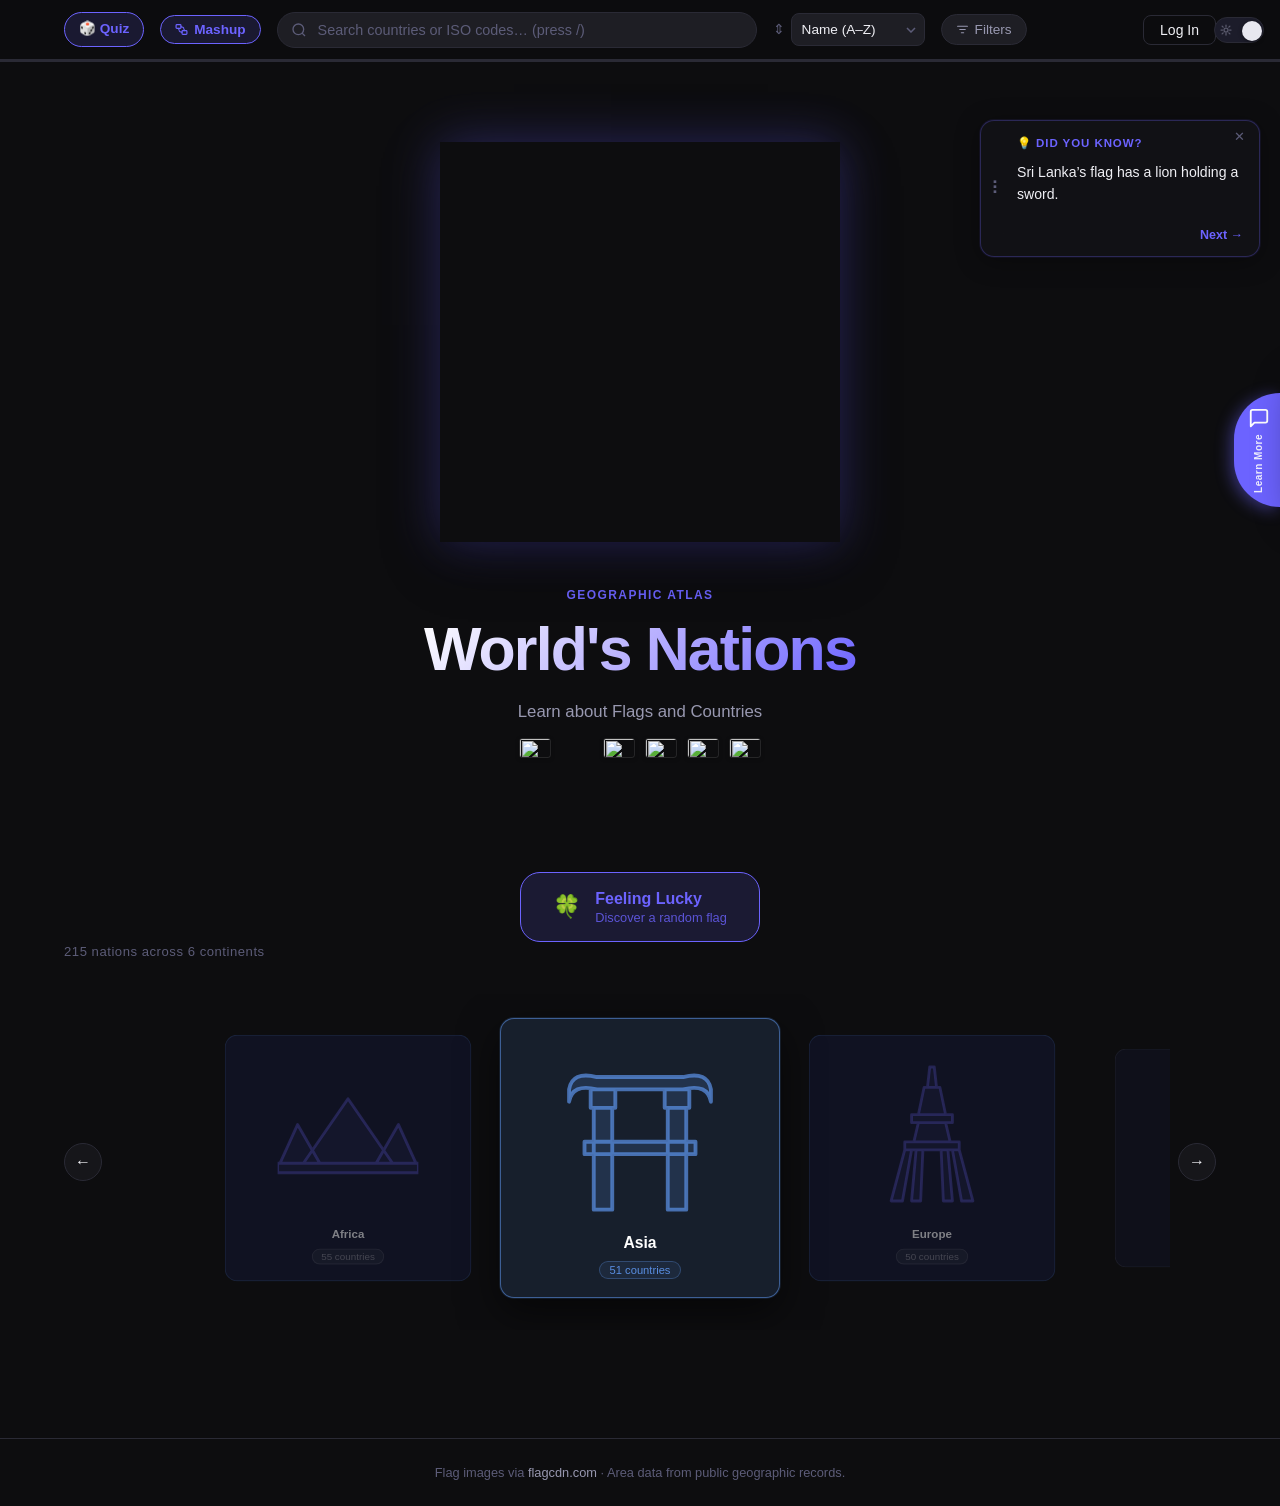
==== index.html @ 0222e168 "Initial commit - flags gallery website" ====
<!DOCTYPE html>
<html lang="en">
<head>
  <meta charset="UTF-8" />
  <meta name="viewport" content="width=device-width, initial-scale=1.0" />
  <title>World Flags — Geographic Atlas</title>
  <link rel="stylesheet" href="style.css" />
  <script>(function(){var t=localStorage.getItem('theme')||'dark';if(t==='light')document.documentElement.setAttribute('data-theme','light');})();</script>
</head>
<body>

  <header class="site-header">
    <div class="header-inner">
      <a href="quiz.html" class="quiz-nav-link">&#127922; Quiz</a>
      <button id="mashup-nav-btn" class="quiz-nav-link mashup-nav-btn" aria-expanded="false">
        <svg width="13" height="13" viewBox="0 0 24 24" fill="none" stroke="currentColor" stroke-width="2.2" stroke-linecap="round">
          <rect x="2" y="3" width="9" height="7" rx="1.5"/><rect x="13" y="14" width="9" height="7" rx="1.5"/>
          <path d="M7 10 Q7 17 13 17" stroke-dasharray="2.5 2"/>
          <path d="M17 14 Q17 7 11 7" stroke-dasharray="2.5 2"/>
        </svg>
        Mashup
      </button>
      <div class="search-wrap">
        <svg class="search-icon" viewBox="0 0 24 24" fill="none" stroke="currentColor" stroke-width="2">
          <circle cx="11" cy="11" r="8"/><line x1="21" y1="21" x2="16.65" y2="16.65"/>
        </svg>
        <input type="text" id="search" placeholder="Search countries or ISO codes… (press /)" autocomplete="off" spellcheck="false" />
        <span id="clear-btn" class="clear-btn" aria-label="Clear">&#x2715;</span>
      </div>
      <div class="sort-wrap">
        <span class="sort-label" aria-hidden="true">&#x21D5;</span>
        <select id="sort-select" class="sort-select" aria-label="Sort countries">
          <option value="name-asc">Name (A–Z)</option>
          <option value="pop-desc">Most Populous</option>
          <option value="pop-asc">Least Populous</option>
          <option value="area-desc">Largest</option>
          <option value="area-asc">Smallest</option>
        </select>
      </div>
    </div>
  </header>

  <div id="home-page">

    <!-- Hero -->
    <section class="hero">
      <div class="globe-wrap">
        <video class="globe-video" src="globe.mp4.mp4" autoplay loop muted playsinline preload="auto"></video>
      </div>
      <div class="hero-text">
        <span class="eyebrow">Geographic Atlas</span>
        <h1>World's Nations</h1>
        <p class="subtitle">Learn about Flags and Countries</p>
        <div id="hero-flag-row" class="hero-flag-row"></div>
      </div>
    </section>

    <div class="lucky-section">
      <button id="lucky-btn" class="lucky-card">
        <span class="lucky-card-icon">🍀</span>
        <div class="lucky-card-text">
          <span class="lucky-card-title">Feeling Lucky</span>
          <span class="lucky-card-sub">Discover a random flag</span>
        </div>
      </button>
    </div>

    <div class="main-inner">
      <p id="count-label" class="count-label"></p>
      <div id="continents"></div>
    </div>

  </div>

  <!-- Feeling Lucky modal -->
  <div id="lucky-overlay" class="lucky-overlay" aria-hidden="true">
    <div class="lucky-modal" role="dialog" aria-modal="true" aria-labelledby="lucky-modal-title">
      <button class="lucky-close" id="lucky-close" aria-label="Close">&times;</button>
      <h2 id="lucky-modal-title" class="lucky-modal-title">Your Lucky Flag</h2>
      <p class="lucky-modal-desc">Click Generate to discover a random flag from around the world. We'll show you how obscure it is — the higher the percentage, the less people can recognize it!</p>
      <button id="lucky-generate" class="lucky-generate-btn">Generate</button>
      <div id="lucky-result" class="lucky-result"></div>
    </div>
  </div>

  <footer>
    <p>Flag images via <a href="https://flagcdn.com" target="_blank" rel="noopener">flagcdn.com</a> &middot; Area data from public geographic records.</p>
  </footer>

  <!-- Trivia pop-up (position: fixed, draggable) -->
  <div id="trivia-popup" class="trivia-popup" aria-live="polite">
    <span class="trivia-drag-handle" aria-hidden="true">&#x2807;</span>
    <button class="trivia-close" id="trivia-close" aria-label="Minimize trivia">&#x2715;</button>
    <div class="trivia-label">&#x1F4A1; Did you know?</div>
    <p id="trivia-text" class="trivia-text"></p>
    <button class="trivia-next" id="trivia-next">Next &#x2192;</button>
  </div>
  <!-- Trivia minimized pill (shown when pop-up is collapsed) -->
  <button id="trivia-pill" class="trivia-pill" aria-label="Show trivia">&#x1F4A1;</button>

  <script src="script.js"></script>
  <script src="auth.js"></script>
  <script src="chat-widget.js"></script>
  <script>
  (function () {
    var FACTS = [
      "Canada\u2019s flag features a maple leaf, adopted in 1965.",
      "Egypt\u2019s flag has a golden Eagle of Saladin in the center.",
      "Nepal is the only country with a non-rectangular flag.",
      "Japan\u2019s flag is called \u201cNissh\u014dki\u201d meaning \u201csun-mark flag\u201d.",
      "Denmark has the oldest flag still in use, dating from 1219.",
      "The flag of Mozambique features an AK-47 rifle.",
      "Switzerland\u2019s flag is one of only two square sovereign flags.",
      "Vatican City has the other square sovereign flag.",
      "Jamaica is the only flag with no red, white, or blue.",
      "Libya once had a plain green flag with nothing else on it (1977\u20132011).",
      "The UK flag is called the Union Jack, combining three crosses.",
      "Paraguay\u2019s flag has different emblems on each side.",
      "The Philippine flag is flown upside down during wartime.",
      "Bhutan\u2019s flag features a white dragon called Druk.",
      "Albania\u2019s flag has a black double-headed eagle.",
      "Wales has a red dragon on its flag.",
      "The flag of Belize features two men holding tools.",
      "Cambodia\u2019s flag is the only one depicting a building \u2014 Angkor Wat.",
      "Kiribati\u2019s flag shows a frigatebird flying over a rising sun.",
      "Dominica\u2019s flag features a Sisserou parrot.",
      "Mexico\u2019s flag shows an eagle eating a snake on a cactus.",
      "Sri Lanka\u2019s flag has a lion holding a sword.",
      "Papua New Guinea\u2019s flag features a bird of paradise.",
      "Uganda\u2019s flag has a grey crowned crane in the center.",
      "The Brazilian flag\u2019s stars represent its states and the Federal District.",
      "Zambia\u2019s flag has a flying African fish eagle.",
      "Guatemala\u2019s flag features a quetzal bird.",
      "Kazakhstan\u2019s flag has a golden sun with 32 rays and a steppe eagle.",
      "Ecuador\u2019s flag includes a condor with spread wings on its coat of arms.",
      "The Australian flag has the Southern Cross constellation and a Commonwealth Star.",
      "New Zealand\u2019s flag also features the Southern Cross but with four red stars.",
      "South Korea\u2019s flag has a yin-yang symbol and four trigrams.",
      "The dots on the Indian flag\u2019s Ashoka Chakra wheel represent 24 hours.",
      "Cyprus is one of the few flags showing the shape of its own country.",
      "Eswatini\u2019s flag features a traditional Nguni shield and spears.",
      "Portugal\u2019s flag has an armillary sphere, a navigation instrument.",
      "Palau\u2019s flag has a golden circle representing the full moon.",
      "The Turkish flag\u2019s crescent and star appear on many Islamic nations\u2019 flags.",
      "Barbados\u2019 flag has a trident head symbolizing independence.",
      "The Kenyan flag includes a Maasai shield and two spears.",
      "Tonga\u2019s flag features a red cross on a white rectangle.",
      "The Argentine flag has a Sun of May with a human face.",
      "The Seychelles flag is the only one with five diagonal color bands.",
      "The South African flag has six colors \u2014 the most of any national flag without a seal.",
      "The stars on the Chinese flag represent the Communist Party and four social classes.",
      "The Maltese flag displays the George Cross awarded by King George VI.",
      "Turkmenistan\u2019s flag has five carpet gul patterns representing its tribes.",
      "The Lebanese flag features a green cedar tree.",
      "Botswana\u2019s flag is light blue with a black stripe symbolizing racial harmony.",
      "Rwanda\u2019s flag was changed in 2001 to represent unity after the genocide.",
      "Fiji\u2019s flag still features the Union Jack as a former British colony.",
      "The Olympic rings inspired the flag of the Central African Republic.",
      "Iran\u2019s flag has \u201cAllahu Akbar\u201d written 22 times along the color borders.",
      "The Maldives\u2019 flag has a green rectangle with a white crescent on red.",
      "Nauru\u2019s flag has a 12-pointed star representing its 12 original tribes."
    ];

    var popup    = document.getElementById('trivia-popup');
    var textEl   = document.getElementById('trivia-text');
    var closeBtn = document.getElementById('trivia-close');
    var nextBtn  = document.getElementById('trivia-next');
    var pillBtn  = document.getElementById('trivia-pill');

    if (!popup || !textEl) return;

    // ── Initial position: right side of viewport ─────────────────
    function initPosition() {
      var margin = 20;
      var left = Math.max(margin, window.innerWidth - 300);
      var top  = 120;
      popup.style.left = left + 'px';
      popup.style.top  = top  + 'px';
    }
    initPosition();

    function clamp(val, min, max) { return Math.max(min, Math.min(max, val)); }

    // ── Popup drag logic ─────────────────────────────────────────
    var dragging = false, startX, startY, startLeft, startTop;

    function dragStart(clientX, clientY) {
      if (!popup.classList.contains('trivia-popup--visible')) return;
      dragging  = true;
      startX    = clientX;
      startY    = clientY;
      var rect  = popup.getBoundingClientRect();
      startLeft = rect.left;
      startTop  = rect.top;
      popup.classList.add('trivia-popup--dragging');
    }

    function dragMove(clientX, clientY) {
      if (!dragging) return;
      var newLeft = clamp(startLeft + (clientX - startX), 0, window.innerWidth  - popup.offsetWidth);
      var newTop  = clamp(startTop  + (clientY - startY), 0, window.innerHeight - popup.offsetHeight);
      popup.style.left = newLeft + 'px';
      popup.style.top  = newTop  + 'px';
    }

    function dragEnd() {
      if (!dragging) return;
      dragging = false;
      popup.classList.remove('trivia-popup--dragging');
    }

    popup.addEventListener('mousedown', function (e) {
      if (e.target === closeBtn || e.target === nextBtn) return;
      e.preventDefault();
      dragStart(e.clientX, e.clientY);
    });

    popup.addEventListener('touchstart', function (e) {
      if (e.target === closeBtn || e.target === nextBtn) return;
      var t = e.touches[0];
      dragStart(t.clientX, t.clientY);
    }, { passive: true });

    // ── Pill drag logic ──────────────────────────────────────────
    var pillDragging = false, pillMoved = false;
    var pillStartX, pillStartY, pillStartLeft, pillStartTop;

    pillBtn.addEventListener('mousedown', function (e) {
      e.preventDefault();
      pillDragging = true;
      pillMoved    = false;
      pillStartX   = e.clientX;
      pillStartY   = e.clientY;
      var rect = pillBtn.getBoundingClientRect();
      pillStartLeft = rect.left;
      pillStartTop  = rect.top;
    });

    pillBtn.addEventListener('touchstart', function (e) {
      var t = e.touches[0];
      pillDragging = true;
      pillMoved    = false;
      pillStartX   = t.clientX;
      pillStartY   = t.clientY;
      var rect = pillBtn.getBoundingClientRect();
      pillStartLeft = rect.left;
      pillStartTop  = rect.top;
    }, { passive: true });

    function pillDragMove(clientX, clientY) {
      if (!pillDragging) return;
      if (Math.abs(clientX - pillStartX) > 4 || Math.abs(clientY - pillStartY) > 4) pillMoved = true;
      var newLeft = clamp(pillStartLeft + (clientX - pillStartX), 0, window.innerWidth  - pillBtn.offsetWidth);
      var newTop  = clamp(pillStartTop  + (clientY - pillStartY), 0, window.innerHeight - pillBtn.offsetHeight);
      pillBtn.style.left = newLeft + 'px';
      pillBtn.style.top  = newTop  + 'px';
    }

    function pillDragEnd() {
      if (!pillDragging) return;
      pillDragging = false;
      if (!pillMoved) expandFromPill();
    }

    // ── Shared document-level pointer handlers ───────────────────
    document.addEventListener('mousemove', function (e) {
      dragMove(e.clientX, e.clientY);
      pillDragMove(e.clientX, e.clientY);
    });
    document.addEventListener('mouseup', function () {
      dragEnd();
      pillDragEnd();
    });
    document.addEventListener('touchmove', function (e) {
      if (!dragging && !pillDragging) return;
      e.preventDefault();
      var t = e.touches[0];
      dragMove(t.clientX, t.clientY);
      pillDragMove(t.clientX, t.clientY);
    }, { passive: false });
    document.addEventListener('touchend', function () {
      dragEnd();
      pillDragEnd();
    });

    // ── Minimize / expand ────────────────────────────────────────
    function minimizeToPill() {
      var rect     = popup.getBoundingClientRect();
      var pillSize = 45;
      var pLeft = clamp(Math.round(rect.left + rect.width / 2 - pillSize / 2), 0, window.innerWidth  - pillSize);
      var pTop  = clamp(Math.round(rect.top),                                  0, window.innerHeight - pillSize);
      pillBtn.style.left = pLeft + 'px';
      pillBtn.style.top  = pTop  + 'px';
      popup.classList.remove('trivia-popup--visible');
      popup.classList.add('trivia-popup--bye');
      setTimeout(function () {
        popup.style.display = 'none';
        popup.classList.remove('trivia-popup--bye');
        pillBtn.classList.add('trivia-pill--visible');
      }, 350);
    }

    function expandFromPill() {
      var pillRect = pillBtn.getBoundingClientRect();
      var popupW   = 280;
      var pLeft = clamp(Math.round(pillRect.left + pillRect.width / 2 - popupW / 2), 20, window.innerWidth  - popupW - 20);
      var pTop  = clamp(Math.round(pillRect.top),                                    20, window.innerHeight - 200);
      popup.style.left = pLeft + 'px';
      popup.style.top  = pTop  + 'px';
      pillBtn.classList.remove('trivia-pill--visible');
      popup.style.display = '';
      requestAnimationFrame(function () {
        requestAnimationFrame(function () {
          popup.classList.add('trivia-popup--visible');
        });
      });
    }

    // ── Fact queue (Fisher-Yates, no repeats until all shown) ────
    var queue = [];
    function refillQueue() {
      queue = FACTS.slice();
      for (var i = queue.length - 1; i > 0; i--) {
        var j = Math.floor(Math.random() * (i + 1));
        var tmp = queue[i]; queue[i] = queue[j]; queue[j] = tmp;
      }
    }
    refillQueue();

    function nextFact(crossfade) {
      if (queue.length === 0) refillQueue();
      var fact = queue.pop();
      if (!crossfade) { textEl.textContent = fact; return; }
      textEl.classList.add('trivia-text--out');
      setTimeout(function () {
        textEl.textContent = fact;
        textEl.classList.remove('trivia-text--out');
        textEl.classList.add('trivia-text--in');
        setTimeout(function () { textEl.classList.remove('trivia-text--in'); }, 500);
      }, 500);
    }

    nextFact(false);

    var timer = setInterval(function () { nextFact(true); }, 8000);

    // Page-load reveal after 2 s
    setTimeout(function () { popup.classList.add('trivia-popup--visible'); }, 2000);

    // Manual next
    nextBtn.addEventListener('click', function () {
      clearInterval(timer);
      nextFact(true);
      timer = setInterval(function () { nextFact(true); }, 8000);
    });

    // Close → minimize to pill
    closeBtn.addEventListener('click', function () {
      minimizeToPill();
    });
  })();
  </script>
  <button id="theme-toggle" class="theme-toggle" aria-label="Toggle dark/light mode" title="Toggle dark/light mode">
    <span class="toggle-track">
      <svg class="toggle-icon toggle-icon--sun" viewBox="0 0 24 24" fill="none" stroke="currentColor" stroke-width="2.5" stroke-linecap="round" width="12" height="12"><circle cx="12" cy="12" r="4"/><line x1="12" y1="2" x2="12" y2="5"/><line x1="12" y1="19" x2="12" y2="22"/><line x1="4.22" y1="4.22" x2="6.34" y2="6.34"/><line x1="17.66" y1="17.66" x2="19.78" y2="19.78"/><line x1="2" y1="12" x2="5" y2="12"/><line x1="19" y1="12" x2="22" y2="12"/><line x1="4.22" y1="19.78" x2="6.34" y2="17.66"/><line x1="17.66" y1="6.34" x2="19.78" y2="4.22"/></svg>
      <svg class="toggle-icon toggle-icon--moon" viewBox="0 0 24 24" fill="none" stroke="currentColor" stroke-width="2.5" stroke-linecap="round" stroke-linejoin="round" width="12" height="12"><path d="M21 12.79A9 9 0 1 1 11.21 3 7 7 0 0 0 21 12.79z"/></svg>
      <span class="toggle-knob"></span>
    </span>
  </button>
</body>
</html>
---- style.css ----
/* ── Reset & tokens ─────────────────────────────────────────── */
*, *::before, *::after { box-sizing: border-box; margin: 0; padding: 0; }

:root {
  --bg:           #0d0d0f;
  --surface:      #16161a;
  --surface-2:    #1e1e24;
  --border:       #2a2a35;
  --border-hover: #3f3f55;
  --accent:       #6c63ff;
  --accent-dim:   rgba(108, 99, 255, .15);
  --text-1:       #f0f0f5;
  --text-2:       #9898b0;
  --text-3:       #5c5c78;
  --radius:       8px;
  --header-h:     60px;

  /* theme-aware tokens */
  color-scheme: dark;
  --header-bg:             rgba(13, 13, 15, 0.85);
  --fav-color:             rgba(255, 255, 255, 0.25);
  --fav-color-hover:       rgba(255, 255, 255, 0.55);
  --row-sep-color:         rgba(255, 255, 255, 0.2);
  --flag-border-color:     rgba(255, 255, 255, 0.1);
  --hero-h1-from:          #fff;
  --theme-btn-bg:          rgba(255, 255, 255, 0.1);
  --theme-btn-bg-hover:    rgba(255, 255, 255, 0.18);
  --row-hover:             #16161a;
  /* carousel */
  --cs-card-bg:            rgba(14, 18, 45, 0.5);
  --cs-card-border:        rgba(255, 255, 255, 0.06);
  --cs-card-d2-bg:         rgba(20, 25, 55, 0.55);
  --cs-card-d2-border:     rgba(255, 255, 255, 0.1);
  --cs-card-d1-bg:         rgba(22, 28, 60, 0.6);
  --cs-card-d1-border:     rgba(100, 160, 255, 0.18);
  --cs-card-active-bg:     rgba(100, 160, 255, 0.12);
  --cs-card-active-border: rgba(100, 160, 255, 0.5);
  --cs-card-shadow:        0 0 0 1px rgba(100, 160, 255, 0.12), 0 14px 40px rgba(0, 0, 0, 0.55);
  --cs-name-color:         rgba(255, 255, 255, 0.42);
  --cs-name-d1-color:      rgba(255, 255, 255, 0.65);
  --cs-name-active-color:  #fff;
  --cs-count-color:        rgba(255, 255, 255, 0.28);
  --cs-count-bg:           rgba(255, 255, 255, 0.04);
  --cs-count-border:       rgba(255, 255, 255, 0.08);
  --cs-count-active-color: rgba(100, 160, 255, 0.85);
  --cs-count-active-bg:    rgba(100, 160, 255, 0.08);
  --cs-count-active-border:rgba(100, 160, 255, 0.28);
}

html { scroll-behavior: smooth; }

body {
  background: var(--bg);
  color: var(--text-1);
  font-family: -apple-system, BlinkMacSystemFont, 'Segoe UI', Roboto, sans-serif;
  font-size: 16px;
  line-height: 1.5;
  min-height: 100vh;
}

a { color: var(--accent); }

/* ── Site header ────────────────────────────────────────────── */
.site-header {
  position: sticky;
  top: 0;
  z-index: 100;
  height: var(--header-h);
  background: var(--header-bg);
  backdrop-filter: blur(12px);
  -webkit-backdrop-filter: blur(12px);
  border-bottom: 1px solid var(--border);
}

.header-inner {
  max-width: 1200px;
  margin: 0 auto;
  padding: 0 24px;
  height: 100%;
  display: flex;
  align-items: center;
  gap: 16px;
}

/* Continent page header has back link + search */
.continent-page-header .header-inner {
  justify-content: flex-start;
  gap: 20px;
}

/* ── Back link ──────────────────────────────────────────────── */
.back-link {
  color: var(--text-2);
  text-decoration: none;
  font-size: .9rem;
  white-space: nowrap;
  transition: color .2s;
  flex-shrink: 0;
}
.back-link:hover { color: var(--text-1); }

/* ── Search bar ─────────────────────────────────────────────── */
.search-wrap {
  position: relative;
  flex: 1;
  max-width: 480px;
}

.search-icon {
  position: absolute;
  left: 14px;
  top: 50%;
  transform: translateY(-50%);
  width: 16px;
  height: 16px;
  color: var(--text-3);
  pointer-events: none;
}

#search {
  width: 100%;
  padding: 9px 40px 9px 40px;
  background: var(--surface-2);
  border: 1px solid var(--border);
  border-radius: 9999px;
  color: var(--text-1);
  font-size: .9rem;
  outline: none;
  transition: border-color .2s, box-shadow .2s;
}

#search::placeholder { color: var(--text-3); }

#search:focus {
  border-color: var(--accent);
  box-shadow: 0 0 0 3px var(--accent-dim);
}

.clear-btn {
  position: absolute;
  right: 12px;
  top: 50%;
  transform: translateY(-50%);
  color: var(--text-3);
  cursor: pointer;
  font-size: .85rem;
  line-height: 1;
  padding: 4px;
  display: none;
  transition: color .15s;
}
.clear-btn:hover { color: var(--text-1); }
.clear-btn.visible { display: block; }

/* ── Sort dropdown ───────────────────────────────────────────── */
.sort-wrap {
  display: flex;
  align-items: center;
  gap: 6px;
  flex-shrink: 0;
}

.sort-label {
  color: var(--text-3);
  font-size: .9rem;
  user-select: none;
  line-height: 1;
}

.sort-select {
  background: var(--surface-2);
  border: 1px solid var(--border);
  border-radius: var(--radius);
  color: var(--text-1);
  font-size: .85rem;
  padding: 8px 28px 8px 10px;
  outline: none;
  cursor: pointer;
  -webkit-appearance: none;
  appearance: none;
  background-image: url("data:image/svg+xml,%3Csvg xmlns='http://www.w3.org/2000/svg' width='10' height='6' viewBox='0 0 10 6'%3E%3Cpath fill='none' stroke='%235c5c78' stroke-width='1.5' d='M1 1l4 4 4-4'/%3E%3C/svg%3E");
  background-repeat: no-repeat;
  background-position: right 8px center;
  background-size: 10px;
  transition: border-color .2s, box-shadow .2s;
  white-space: nowrap;
}

.sort-select option { background: var(--surface-2); color: var(--text-1); }
.sort-select:hover  { border-color: var(--border-hover); }
.sort-select:focus  { border-color: var(--accent); box-shadow: 0 0 0 3px var(--accent-dim); }

/* ── Globe video ─────────────────────────────────────────────── */
.globe-wrap {
  position: relative;
  width: 400px;
  max-width: 100%;
  margin: 0 auto 40px;
  flex-shrink: 0;
}

.globe-video {
  display: block;
  width: 400px;
  max-width: 100%;
  height: 400px;
  object-fit: cover;
  background: transparent;
  box-shadow:
    0 0 48px rgba(108, 99, 255, .38),
    0 16px 56px rgba(0, 0, 0, .65);
  animation: globe-fadein 1.1s ease both;
}

@keyframes globe-fadein {
  from { opacity: 0; transform: scale(.94); }
  to   { opacity: .88; transform: scale(1); }
}

@media (max-width: 520px) {
  .globe-wrap  { width: 250px; height: 250px; }
  .globe-video { width: 250px; height: 250px; }
}

/* ── Trivia pop-up (fixed, draggable) ───────────────────────── */
.trivia-popup {
  position: fixed;
  /* initial position set by JS; fallback: near right edge */
  top: 120px;
  left: calc(100vw - 300px);
  width: 280px;
  z-index: 900;
  cursor: grab;
  padding: 14px 16px 12px 36px; /* left padding for drag handle */
  border-radius: 14px;
  border: 1px solid rgba(108, 99, 255, .28);
  background: rgba(22, 22, 28, .55);
  backdrop-filter: blur(14px);
  -webkit-backdrop-filter: blur(14px);
  box-shadow:
    0 4px 24px rgba(0, 0, 0, .35),
    0 0 0 1px rgba(108, 99, 255, .10);
  /* hidden until JS adds .trivia-popup--visible */
  opacity: 0;
  transform: translateY(-8px);
  transition: opacity .45s ease, transform .45s ease;
  pointer-events: none;
  user-select: none;
  -webkit-user-select: none;
}

.trivia-popup--visible {
  opacity: 1;
  transform: translateY(0);
  pointer-events: auto;
}

.trivia-popup--dragging {
  cursor: grabbing;
  transition: none; /* no lag while dragging */
  box-shadow:
    0 8px 36px rgba(0, 0, 0, .5),
    0 0 0 1px rgba(108, 99, 255, .22);
}

.trivia-popup--bye {
  opacity: 0;
  transform: translateY(-6px);
}

.trivia-drag-handle {
  position: absolute;
  top: 50%;
  left: 10px;
  transform: translateY(-50%);
  color: var(--text-3);
  font-size: 1.1rem;
  line-height: 1;
  pointer-events: none;
}

.trivia-label {
  font-size: .72rem;
  font-weight: 700;
  letter-spacing: .08em;
  text-transform: uppercase;
  color: var(--accent);
  margin-bottom: 10px;
}

.trivia-text {
  font-size: .88rem;
  line-height: 1.55;
  color: var(--text-1);
  min-height: 52px;
  transition: opacity .5s ease;
}

.trivia-text--out {
  opacity: 0;
  transition: opacity .5s ease;
}

.trivia-text--in {
  opacity: 0;
  animation: trivia-fadein .5s ease forwards;
}

@keyframes trivia-fadein {
  from { opacity: 0; }
  to   { opacity: 1; }
}

.trivia-close {
  position: absolute;
  top: 8px;
  right: 10px;
  background: none;
  border: none;
  color: var(--text-3);
  font-size: .8rem;
  cursor: pointer;
  padding: 2px 4px;
  line-height: 1;
  transition: color .15s;
}
.trivia-close:hover { color: var(--text-1); }

.trivia-next {
  display: block;
  margin-top: 12px;
  margin-left: auto;
  background: none;
  border: none;
  color: var(--accent);
  font-size: .78rem;
  font-weight: 600;
  cursor: pointer;
  padding: 2px 0;
  transition: opacity .15s;
}
.trivia-next:hover { opacity: .75; }

/* Light mode overrides */
[data-theme="light"] .trivia-popup {
  background: rgba(255, 255, 255, .68);
  border-color: rgba(108, 99, 255, .22);
  box-shadow: 0 4px 24px rgba(0, 0, 0, .10), 0 0 0 1px rgba(108, 99, 255, .08);
}

/* ── Trivia minimized pill ──────────────────────────────────── */
.trivia-pill {
  position: fixed;
  width: 45px;
  height: 45px;
  border-radius: 50%;
  border: 1px solid rgba(108, 99, 255, .28);
  background: rgba(22, 22, 28, .85);
  backdrop-filter: blur(14px);
  -webkit-backdrop-filter: blur(14px);
  box-shadow: 0 4px 18px rgba(0,0,0,.35), 0 0 0 1px rgba(108,99,255,.10);
  font-size: 1.3rem;
  display: flex;
  align-items: center;
  justify-content: center;
  cursor: pointer;
  z-index: 900;
  opacity: 0;
  pointer-events: none;
  transform: scale(0.5);
  transition: opacity .35s ease, transform .35s ease;
  user-select: none;
  -webkit-user-select: none;
}

.trivia-pill--visible {
  opacity: 1;
  pointer-events: auto;
  transform: scale(1);
  animation: trivia-pulse 2.5s ease-in-out .4s infinite;
}

@keyframes trivia-pulse {
  0%, 100% { box-shadow: 0 4px 18px rgba(0,0,0,.35), 0 0 0 1px rgba(108,99,255,.10); }
  50%       { box-shadow: 0 4px 18px rgba(0,0,0,.35), 0 0 0 6px rgba(108,99,255,.25); }
}

.trivia-pill::after {
  content: 'Show trivia';
  position: absolute;
  bottom: calc(100% + 7px);
  left: 50%;
  transform: translateX(-50%);
  background: rgba(22, 22, 28, .92);
  color: var(--text-1, #f0f0f5);
  font-size: .72rem;
  font-weight: 500;
  white-space: nowrap;
  padding: 4px 9px;
  border-radius: 6px;
  pointer-events: none;
  opacity: 0;
  transition: opacity .2s;
}

.trivia-pill--visible:hover::after {
  opacity: 1;
}

[data-theme="light"] .trivia-pill {
  background: rgba(255, 255, 255, .85);
}

/* ── Hero ───────────────────────────────────────────────────── */
.hero {
  display: flex;
  flex-direction: column;
  align-items: center;
  padding: 80px 24px 60px;
  text-align: center;
}

.hero-text { text-align: center; }

.eyebrow {
  display: inline-block;
  font-size: .75rem;
  font-weight: 600;
  letter-spacing: .12em;
  text-transform: uppercase;
  color: var(--accent);
  margin-bottom: 12px;
}

h1 {
  font-size: clamp(2.2rem, 6vw, 3.8rem);
  font-weight: 800;
  letter-spacing: -.03em;
  line-height: 1.1;
  background: linear-gradient(135deg, var(--hero-h1-from) 0%, #b8b0ff 50%, var(--accent) 100%);
  -webkit-background-clip: text;
  -webkit-text-fill-color: transparent;
  background-clip: text;
  margin-bottom: 16px;
}

.subtitle {
  color: var(--text-2);
  font-size: 1.05rem;
  max-width: 480px;
  margin: 0 auto;
}

.hero-flag-row {
  display: flex;
  justify-content: center;
  align-items: center;
  gap: 10px;
  margin: 14px 0;
}

.hero-flag-row img {
  width: 32px;
  height: 20px;
  object-fit: cover;
  border-radius: 3px;
  border: 1px solid var(--flag-border-color);
  box-shadow: 0 1px 4px rgba(0, 0, 0, 0.2);
  transition: opacity 0.25s ease;
}

/* ── Main inner ─────────────────────────────────────────────── */
.main-inner {
  max-width: 1200px;
  margin: 0 auto;
  padding: 0 24px 80px;
}

/* ── Count label ────────────────────────────────────────────── */
.count-label {
  font-size: .82rem;
  color: var(--text-3);
  letter-spacing: .04em;
  margin-bottom: 32px;
  min-height: 1.2em;
}

/* ── Continent sections (homepage) ──────────────────────────── */
.continent-section {
  margin-bottom: 64px;
  border-bottom: 1px solid var(--border);
  padding-bottom: 48px;
}

.continent-section:last-child {
  border-bottom: none;
}

.continent-header {
  display: flex;
  justify-content: space-between;
  align-items: baseline;
  margin-bottom: 20px;
}

.continent-title {
  font-size: 1.5rem;
  font-weight: 700;
  letter-spacing: -.02em;
  color: var(--text-1);
}

.continent-count {
  color: var(--text-2);
  font-size: .8rem;
  text-transform: uppercase;
  letter-spacing: .1em;
}

.country-list {
  display: flex;
  flex-direction: column;
  gap: 0;
}

.see-more {
  display: inline-flex;
  align-items: center;
  margin-top: 20px;
  color: var(--accent);
  font-weight: 600;
  font-size: .9rem;
  text-decoration: none;
  transition: opacity .2s;
}
.see-more:hover { opacity: .75; text-decoration: underline; }

/* ── Country rows ───────────────────────────────────────────── */
.country-row {
  display: grid;
  grid-template-columns: auto 80px 1fr;
  align-items: center;
  gap: 16px;
  padding: 12px 8px;
  border-bottom: 1px solid var(--border);
  opacity: 0;
  transform: translateX(-10px);
  transition: opacity .35s ease, transform .35s ease, background .15s, padding .15s;
  border-radius: var(--radius);
}

.country-row.visible {
  opacity: 1;
  transform: translateX(0);
}

.country-row:hover {
  background: var(--row-hover);
  padding: 12px 8px;
}

.country-row:last-child {
  border-bottom: none;
}

.row-rank {
  display: flex;
  align-items: center;
  gap: 6px;
  justify-content: flex-end;
}

.row-rank-num {
  color: var(--text-3);
  font-size: .8rem;
  font-weight: 700;
  font-variant-numeric: tabular-nums;
  line-height: 1;
}

.fav-btn {
  background: none;
  border: none;
  padding: 8px;
  margin: -8px;
  cursor: pointer;
  font-size: 16px;
  line-height: 1;
  color: var(--fav-color);
  transition: color .15s;
  display: flex;
  align-items: center;
  justify-content: center;
  flex-shrink: 0;
  min-width: 32px;
  min-height: 32px;
}

.fav-btn:hover {
  color: var(--fav-color-hover);
}

.fav-btn.fav--active {
  color: #e74c3c;
}

@keyframes fav-bounce {
  0%   { transform: scale(1); }
  45%  { transform: scale(1.35); }
  100% { transform: scale(1); }
}

.fav-btn.fav--bounce {
  animation: fav-bounce 220ms ease-out forwards;
}

.row-flag {
  width: 80px;
  height: 50px;
  object-fit: cover;
  border-radius: 4px;
  display: block;
  border: 1px solid var(--border);
  background: var(--surface-2);
}

.row-info {
  display: flex;
  align-items: center;
  gap: 6px;
  min-width: 0;
}

.row-primary,
.row-secondary {
  display: flex;
  align-items: center;
  gap: 6px;
  white-space: nowrap;
}

.row-name {
  font-weight: 500;
  font-size: .95rem;
  color: var(--text-1);
  white-space: nowrap;
}

.row-sep {
  color: var(--row-sep-color);
  font-size: .4rem;
  line-height: 1;
  flex-shrink: 0;
}

.row-capital,
.row-pop,
.row-currency {
  color: var(--text-2);
  font-size: .82rem;
  white-space: nowrap;
}

.row-area {
  color: var(--text-2);
  font-size: .82rem;
  font-variant-numeric: tabular-nums;
  white-space: nowrap;
}

.row-pop {
  font-variant-numeric: tabular-nums;
}

.row-area-unit {
  color: var(--text-3);
  font-size: .72rem;
}

/* ── Continent page hero ────────────────────────────────────── */
.continent-page-hero {
  max-width: 1200px;
  margin: 0 auto;
  padding: 60px 24px 40px;
}

.continent-page-hero h1 {
  margin-bottom: 8px;
}

.continent-page-hero .count-label {
  margin-bottom: 0;
}

/* ── Continent page list ────────────────────────────────────── */
.country-list-page {
  max-width: 1200px;
  margin: 0 auto;
  padding: 0 24px 80px;
  display: flex;
  flex-direction: column;
  gap: 0;
}

/* ── Empty state ────────────────────────────────────────────── */
.empty-state {
  max-width: 1200px;
  margin: 0 auto;
  padding: 60px 24px;
  display: flex;
  flex-direction: column;
  align-items: center;
  gap: 16px;
  color: var(--text-3);
  text-align: center;
}

.empty-state svg {
  width: 48px;
  height: 48px;
  color: var(--text-3);
  opacity: .5;
}

.empty-state p {
  font-size: 1rem;
  color: var(--text-2);
}

.empty-state strong {
  color: var(--text-1);
}

.hidden { display: none !important; }

/* ── Footer ─────────────────────────────────────────────────── */
footer {
  border-top: 1px solid var(--border);
  padding: 24px;
  text-align: center;
  color: var(--text-3);
  font-size: .8rem;
}

footer a {
  color: var(--text-2);
  text-decoration: none;
}
footer a:hover { color: var(--text-1); }

/* ── Filter toggle button ───────────────────────────────────── */
.filter-toggle {
  display: inline-flex;
  align-items: center;
  gap: 6px;
  padding: 7px 14px;
  background: var(--surface-2);
  border: 1px solid var(--border);
  border-radius: 9999px;
  color: var(--text-2);
  font-size: .85rem;
  font-weight: 500;
  cursor: pointer;
  white-space: nowrap;
  flex-shrink: 0;
  transition: border-color .2s, color .2s, background .2s;
}
.filter-toggle:hover {
  border-color: var(--border-hover);
  color: var(--text-1);
}
.filter-toggle[aria-expanded="true"] {
  border-color: var(--accent);
  color: var(--accent);
  background: var(--accent-dim);
}

.filter-badge {
  display: inline-flex;
  align-items: center;
  justify-content: center;
  min-width: 18px;
  height: 18px;
  padding: 0 5px;
  background: var(--accent);
  color: #fff;
  font-size: .7rem;
  font-weight: 700;
  border-radius: 9999px;
  line-height: 1;
}
.filter-badge.hidden { display: none; }

/* ── Filter panel ───────────────────────────────────────────── */
.filter-panel {
  background: var(--surface);
  border-bottom: 1px solid var(--border);
  overflow: hidden;
  max-height: 0;
  transition: max-height .3s cubic-bezier(.4,0,.2,1), padding .3s;
}
.filter-panel.open {
  max-height: 400px;
}

.filter-panel-inner {
  max-width: 1200px;
  margin: 0 auto;
  padding: 20px 24px;
  display: flex;
  flex-direction: column;
  gap: 18px;
}

.filter-row {
  display: flex;
  align-items: flex-start;
  gap: 16px;
}

.filter-section-label {
  font-size: .72rem;
  font-weight: 700;
  letter-spacing: .1em;
  text-transform: uppercase;
  color: var(--text-3);
  padding-top: 10px;
  min-width: 60px;
  flex-shrink: 0;
}

/* ── Color buttons ──────────────────────────────────────────── */
.color-btn-group {
  display: flex;
  flex-wrap: wrap;
  gap: 8px;
}

.color-btn-wrap { display: flex; }

.color-btn {
  display: flex;
  flex-direction: column;
  align-items: center;
  gap: 5px;
  padding: 8px 10px;
  background: transparent;
  border: 1px solid var(--border);
  border-radius: var(--radius);
  cursor: pointer;
  transition: border-color .2s, background .2s;
  min-width: 56px;
}
.color-btn:hover { border-color: var(--border-hover); background: var(--surface-2); }
.color-btn.active {
  border-color: var(--accent);
  background: var(--accent-dim);
}

.color-dot {
  width: 24px;
  height: 24px;
  border-radius: 50%;
  display: block;
  flex-shrink: 0;
  box-shadow: 0 1px 4px rgba(0,0,0,.4);
  transition: box-shadow .2s;
}
.color-btn.active .color-dot {
  box-shadow: 0 0 0 2px var(--accent), 0 1px 4px rgba(0,0,0,.4);
}

.color-btn-label {
  font-size: .72rem;
  color: var(--text-2);
  white-space: nowrap;
}

.color-threshold-label {
  font-size: .68rem;
  font-weight: 700;
  color: var(--text-3);
  letter-spacing: .04em;
}
.color-btn.active .color-threshold-label { color: var(--accent); }

/* ── Symbol tags ────────────────────────────────────────────── */
.filter-row--symbols { align-items: flex-start; }

.symbol-tag-group {
  display: flex;
  flex-wrap: wrap;
  gap: 6px;
}

.symbol-tag {
  padding: 5px 12px;
  background: var(--surface-2);
  border: 1px solid var(--border);
  border-radius: 9999px;
  color: var(--text-2);
  font-size: .8rem;
  cursor: pointer;
  transition: border-color .15s, background .15s, color .15s;
  white-space: nowrap;
}
.symbol-tag:hover { border-color: var(--border-hover); color: var(--text-1); }
.symbol-tag.active {
  border-color: var(--accent);
  background: var(--accent-dim);
  color: var(--accent);
  font-weight: 600;
}

/* ── Active chips bar ───────────────────────────────────────── */
.active-chips {
  display: flex;
  flex-wrap: wrap;
  align-items: center;
  gap: 6px;
  margin-bottom: 16px;
  min-height: 0;
}
.active-chips:empty { margin-bottom: 0; }

.filter-chip {
  display: inline-flex;
  align-items: center;
  gap: 5px;
  padding: 4px 10px 4px 12px;
  background: var(--accent-dim);
  border: 1px solid rgba(108,99,255,.3);
  border-radius: 9999px;
  color: var(--accent);
  font-size: .78rem;
  font-weight: 600;
}

.chip-remove {
  background: none;
  border: none;
  color: var(--accent);
  cursor: pointer;
  font-size: .85rem;
  line-height: 1;
  padding: 0;
  opacity: .7;
  transition: opacity .15s;
}
.chip-remove:hover { opacity: 1; }

.clear-all-btn {
  background: none;
  border: none;
  color: var(--text-3);
  font-size: .78rem;
  cursor: pointer;
  padding: 4px 6px;
  transition: color .15s;
  text-decoration: underline;
}
.clear-all-btn:hover { color: var(--text-1); }

/* ── Responsive ─────────────────────────────────────────────── */
@media (max-width: 600px) {
  .hero { padding: 48px 16px 40px; }

  .globe-wrap,
  .globe { width: 160px; height: 160px; }

  .globe-glow { width: 120px; }

  .main-inner { padding: 0 16px 60px; }

  .country-list-page { padding: 0 16px 60px; }

  .continent-page-hero { padding: 40px 16px 28px; }

  .country-row {
    grid-template-columns: auto 60px 1fr;
    gap: 10px;
    padding: 10px 6px;
  }

  .row-flag {
    width: 60px;
    height: 38px;
  }

  .row-info {
    flex-direction: column;
    align-items: flex-start;
    gap: 3px;
  }

  .row-sep--group {
    display: none;
  }

  .row-name {
    font-size: .88rem;
  }

  .row-capital,
  .row-pop,
  .row-area,
  .row-currency {
    font-size: .75rem;
  }

  .continent-title { font-size: 1.25rem; }

  #search { font-size: .85rem; }

  .header-inner { padding: 0 12px; gap: 10px; }

  .filter-toggle { padding: 6px 10px; font-size: .8rem; }

  .filter-panel-inner { padding: 16px; gap: 14px; }

  .filter-row { flex-direction: column; gap: 10px; }

  .filter-section-label { padding-top: 0; min-width: unset; }

  .color-btn-group { gap: 6px; }

  .color-btn { min-width: 48px; padding: 6px 8px; }

  .color-dot { width: 20px; height: 20px; }
}

/* ── Quiz nav link (all pages) ───────────────────────────────── */
.quiz-nav-link {
  display: inline-flex;
  align-items: center;
  gap: 6px;
  padding: 6px 14px;
  border-radius: 20px;
  background: var(--accent-dim);
  border: 1px solid var(--accent);
  color: var(--accent);
  font-size: .85rem;
  font-weight: 600;
  text-decoration: none;
  white-space: nowrap;
  transition: background .15s, color .15s;
  flex-shrink: 0;
}
.quiz-nav-link:hover {
  background: var(--accent);
  color: #fff;
}

/* ── Quiz page layout ────────────────────────────────────────── */
.quiz-page-header .header-inner { justify-content: space-between; }

.quiz-header-label {
  font-size: .9rem;
  font-weight: 700;
  color: var(--text-2);
  letter-spacing: .04em;
  text-transform: uppercase;
}

.quiz-main {
  min-height: calc(100vh - var(--header-h));
  display: flex;
  align-items: flex-start;
  justify-content: center;
  padding: 32px 16px 64px;
}

.quiz-wrap {
  width: 100%;
  max-width: 680px;
}

/* ── Progress bar ────────────────────────────────────────────── */
.qz-progress-wrap {
  display: flex;
  align-items: center;
  gap: 12px;
  margin-bottom: 20px;
}

.qz-progress-bar {
  flex: 1;
  height: 6px;
  background: var(--surface-2);
  border-radius: 3px;
  overflow: hidden;
}

.qz-progress-fill {
  height: 100%;
  background: var(--accent);
  border-radius: 3px;
  transition: width .4s ease;
}

.qz-counter {
  font-size: .8rem;
  color: var(--text-2);
  white-space: nowrap;
}

/* ── Card ────────────────────────────────────────────────────── */
.qz-card {
  background: var(--surface);
  border: 1px solid var(--border);
  border-radius: 14px;
  padding: 28px 24px 24px;
  margin-bottom: 20px;
}

.qz-prompt {
  font-size: 1.1rem;
  font-weight: 600;
  color: var(--text-1);
  margin-bottom: 20px;
  line-height: 1.4;
}

/* ── Question flag (types 1, 5) ──────────────────────────────── */
.qz-question-flag {
  display: flex;
  justify-content: center;
  margin-bottom: 24px;
}

.qz-question-flag-img {
  width: 260px;
  max-width: 100%;
  height: auto;
  border-radius: 6px;
  border: 1px solid var(--border);
  box-shadow: 0 4px 20px rgba(0,0,0,.4);
}

/* ── Text options (types 1, 2, 5) ────────────────────────────── */
.qz-opts--text {
  display: flex;
  flex-direction: column;
  gap: 10px;
}

.qz-opt--text {
  display: flex;
  align-items: center;
  gap: 14px;
  width: 100%;
  padding: 13px 16px;
  background: var(--surface-2);
  border: 1px solid var(--border);
  border-radius: 10px;
  color: var(--text-1);
  font-size: .95rem;
  cursor: pointer;
  text-align: left;
  transition: border-color .15s, background .15s;
}

.qz-opt--text:hover:not(:disabled) {
  border-color: var(--accent);
  background: var(--accent-dim);
}

.qz-letter {
  display: inline-flex;
  align-items: center;
  justify-content: center;
  width: 28px;
  height: 28px;
  flex-shrink: 0;
  border-radius: 6px;
  background: var(--surface);
  border: 1px solid var(--border);
  font-size: .8rem;
  font-weight: 700;
  color: var(--text-2);
}

.qz-opt-label { flex: 1; }

/* ── Flag options (type 4 — image-only) ─────────────────────── */
.qz-opts--flags {
  display: grid;
  grid-template-columns: 1fr 1fr;
  gap: 12px;
}

.qz-opt--flag {
  display: flex;
  flex-direction: column;
  align-items: center;
  gap: 6px;
  padding: 8px;
  background: var(--surface-2);
  border: 2px solid var(--border);
  border-radius: 10px;
  cursor: pointer;
  transition: border-color .15s, background .15s;
}

.qz-opt--flag:hover:not(:disabled) {
  border-color: var(--accent);
  background: var(--accent-dim);
}

.qz-opt-flag-img {
  width: 100%;
  height: 130px;
  object-fit: cover;
  border-radius: 4px;
  border: 1px solid var(--border);
}


/* ── Feedback states ─────────────────────────────────────────── */
.qz-feedback {
  margin-left: auto;
  font-size: 1rem;
  font-weight: 700;
  min-width: 1.2em;
  text-align: center;
}

.qz-opt--flag .qz-feedback {
  margin-left: 0;
}

@keyframes qz-correct-pop {
  0%   { transform: scale(1); }
  40%  { transform: scale(1.03); }
  100% { transform: scale(1); }
}

.qz-opt--correct {
  border-color: #22c55e !important;
  background: rgba(34, 197, 94, .1) !important;
  animation: qz-correct-pop .3s ease;
}

.qz-opt--correct .qz-letter {
  background: #22c55e;
  border-color: #22c55e;
  color: #fff;
}

.qz-opt--correct .qz-feedback { color: #22c55e; }

.qz-opt--wrong {
  border-color: #ef4444 !important;
  background: rgba(239, 68, 68, .1) !important;
}

.qz-opt--wrong .qz-letter {
  background: #ef4444;
  border-color: #ef4444;
  color: #fff;
}

.qz-opt--wrong .qz-feedback { color: #ef4444; }

/* ── Next button ─────────────────────────────────────────────── */
.qz-nav-row {
  display: flex;
  justify-content: flex-end;
}

.qz-next {
  padding: 12px 28px;
  background: var(--accent);
  color: #fff;
  border: none;
  border-radius: 10px;
  font-size: .95rem;
  font-weight: 700;
  cursor: pointer;
  transition: opacity .15s, transform .1s;
}

.qz-next:hover { opacity: .88; transform: translateY(-1px); }
.qz-next.hidden { display: none; }

/* ── Results ─────────────────────────────────────────────────── */
.qz-results-card {
  background: var(--surface);
  border: 1px solid var(--border);
  border-radius: 14px;
  padding: 40px 24px 32px;
  display: flex;
  flex-direction: column;
  align-items: center;
  gap: 24px;
}

.qz-ring-wrap {
  position: relative;
  width: 130px;
  height: 130px;
}

.qz-ring {
  width: 130px;
  height: 130px;
  transform: rotate(-90deg);
}

.qz-ring-bg {
  fill: none;
  stroke: var(--surface-2);
  stroke-width: 12;
}

.qz-ring-fill {
  fill: none;
  stroke-width: 12;
  stroke-linecap: round;
  transition: stroke-dashoffset 1.1s cubic-bezier(.4,0,.2,1);
}

.qz-ring-label {
  position: absolute;
  inset: 0;
  display: flex;
  flex-direction: column;
  align-items: center;
  justify-content: center;
  gap: 2px;
}

.qz-pct {
  font-size: 1.5rem;
  font-weight: 800;
  line-height: 1;
}

.qz-emoji { font-size: 1.3rem; line-height: 1; }

.qz-score-text {
  font-size: 1rem;
  color: var(--text-2);
}

.qz-results-actions {
  display: flex;
  gap: 12px;
  flex-wrap: wrap;
  justify-content: center;
}

.qz-btn-primary {
  padding: 12px 28px;
  background: var(--accent);
  color: #fff;
  border: none;
  border-radius: 10px;
  font-size: .95rem;
  font-weight: 700;
  cursor: pointer;
  transition: opacity .15s;
}
.qz-btn-primary:hover { opacity: .88; }

.qz-btn-secondary {
  padding: 12px 28px;
  background: transparent;
  color: var(--text-1);
  border: 1px solid var(--border);
  border-radius: 10px;
  font-size: .95rem;
  font-weight: 600;
  text-decoration: none;
  transition: border-color .15s, background .15s;
}
.qz-btn-secondary:hover {
  border-color: var(--border-hover);
  background: var(--surface-2);
}

/* ── Difficulty selection screen ─────────────────────────────── */
.qz-diff-screen {
  display: flex;
  flex-direction: column;
  align-items: center;
  gap: 36px;
  padding: 16px 0 40px;
}

.qz-diff-title {
  font-size: 1.9rem;
  font-weight: 800;
  color: var(--text-1);
  text-align: center;
  letter-spacing: -.01em;
}

.qz-diff-cards {
  display: flex;
  gap: 16px;
  width: 100%;
  justify-content: center;
}

.qz-diff-card {
  display: flex;
  flex-direction: column;
  align-items: center;
  gap: 10px;
  padding: 28px 18px 22px;
  flex: 1;
  max-width: 200px;
  background: var(--surface);
  border: 2px solid var(--border);
  border-radius: 16px;
  cursor: pointer;
  text-align: center;
  transition: border-color .2s, transform .2s, box-shadow .2s;
}

.qz-diff-card--easy   { --diff-color: #22c55e; }
.qz-diff-card--medium { --diff-color: #f59e0b; }
.qz-diff-card--hard   { --diff-color: #ef4444; }

.qz-diff-card:hover,
.qz-diff-card:focus-visible {
  border-color: var(--diff-color);
  transform: translateY(-5px);
  box-shadow: 0 14px 36px rgba(0,0,0,.45);
  outline: none;
}

.qz-diff-stars {
  font-size: 1.25rem;
  color: var(--diff-color);
  letter-spacing: 3px;
}

.qz-diff-name {
  font-size: 1.25rem;
  font-weight: 800;
  color: var(--diff-color);
}

.qz-diff-desc {
  font-size: .83rem;
  color: var(--text-1);
  line-height: 1.4;
}

.qz-diff-detail {
  font-size: .78rem;
  color: var(--text-2);
  line-height: 1.3;
}

.qz-diff-count {
  margin-top: auto;
  font-size: .8rem;
  font-weight: 700;
  padding: 4px 14px;
  border-radius: 14px;
  background: var(--surface-2);
  border: 1px solid var(--border);
  color: var(--text-2);
}

/* ── Difficulty badge (progress bar + results) ───────────────── */
.qz-diff-badge {
  display: inline-flex;
  align-items: center;
  padding: 2px 10px;
  border-radius: 20px;
  font-size: .72rem;
  font-weight: 700;
  white-space: nowrap;
  flex-shrink: 0;
}

.qz-diff-badge--easy   { background: rgba(34,197,94,.15);  color: #22c55e; border: 1px solid rgba(34,197,94,.5); }
.qz-diff-badge--medium { background: rgba(245,158,11,.15); color: #f59e0b; border: 1px solid rgba(245,158,11,.5); }
.qz-diff-badge--hard   { background: rgba(239,68,68,.15);  color: #ef4444; border: 1px solid rgba(239,68,68,.5); }

/* ── Played difficulty line in results ───────────────────────── */
.qz-played-diff {
  display: flex;
  align-items: center;
  gap: 8px;
  font-size: .88rem;
  color: var(--text-2);
}

/* ── Quiz mobile ─────────────────────────────────────────────── */
@media (max-width: 600px) {
  .qz-opts--flags { grid-template-columns: 1fr 1fr; gap: 8px; }

  .qz-opt-flag-img { height: 80px; }

  .qz-card { padding: 20px 16px 18px; }

  .qz-question-flag-img { width: 200px; }

  .qz-next { width: 100%; justify-content: center; }

  .qz-nav-row { justify-content: stretch; }

  .qz-diff-cards { flex-direction: column; align-items: center; }

  .qz-diff-card { max-width: 100%; width: 100%; flex-direction: row; flex-wrap: wrap;
                  padding: 18px 20px; text-align: left; gap: 6px 14px; }

  .qz-diff-stars { flex: 0 0 auto; font-size: 1.1rem; }

  .qz-diff-name { flex: 1; font-size: 1.1rem; }

  .qz-diff-count { margin-top: 0; margin-left: auto; }

  .qz-diff-desc,
  .qz-diff-detail { flex: 0 0 100%; }
}

/* ── Continent spotlight carousel ───────────────────────────── */
.cs-wrap {
  display: flex;
  align-items: center;
  gap: 8px;
}

.cs-track {
  flex: 1;
  display: flex;
  gap: 12px;
  overflow-x: auto;
  scroll-snap-type: x mandatory;
  scrollbar-width: none;
  padding-block: 24px 32px;
  /* padding-inline set dynamically by JS for first/last card centering */
  -webkit-overflow-scrolling: touch;
  touch-action: pan-x;
  cursor: grab;
}
.cs-track.is-dragging {
  cursor: grabbing;
  user-select: none;
}
.cs-track::-webkit-scrollbar { display: none; }

/* ── Cards: default state (3+ from center) ── */
.cs-card {
  flex: 0 0 280px;
  height: 280px;
  scroll-snap-align: center;
  display: flex;
  flex-direction: column;
  align-items: center;
  justify-content: flex-end;
  gap: 8px;
  padding: 16px 16px 18px;
  background: var(--cs-card-bg);
  border: 1px solid var(--cs-card-border);
  border-radius: 14px;
  cursor: pointer;
  transform: scale(0.62);
  opacity: 0.38;
  transition: transform 0.4s ease, opacity 0.3s ease,
              background 0.3s ease, border-color 0.3s ease, box-shadow 0.3s ease;
}

/* d2: two cards from center */
.cs-card.cs-card--d2 {
  transform: scale(0.78);
  opacity: 0.56;
  background: var(--cs-card-d2-bg);
  border-color: var(--cs-card-d2-border);
}

/* d1: adjacent to center */
.cs-card.cs-card--d1 {
  transform: scale(0.88);
  opacity: 0.72;
  background: var(--cs-card-d1-bg);
  border-color: var(--cs-card-d1-border);
}

/* active: center card */
.cs-card.cs-card--active {
  transform: scale(1);
  opacity: 1;
  background: var(--cs-card-active-bg);
  border: 1px solid var(--cs-card-active-border);
  box-shadow: var(--cs-card-shadow);
}

/* ── Card SVG silhouette ── */
.cs-card-svg {
  flex: 1;
  display: flex;
  align-items: center;
  justify-content: center;
  width: 100%;
  overflow: hidden;
}
.cs-card-svg svg {
  width: 100%;
  height: 100%;
  max-width: 160px;
  max-height: 160px;
  transition: transform 0.4s ease;
}
.cs-card-svg svg path {
  fill: rgba(108, 99, 255, .04);
  stroke: rgba(108, 99, 255, .20);
  stroke-width: 2.5;
  stroke-linejoin: round;
  transition: fill 0.3s, stroke 0.3s;
}
.cs-card--d1 .cs-card-svg svg path {
  fill: rgba(108, 99, 255, .06);
  stroke: rgba(108, 99, 255, .32);
}
.cs-card--active .cs-card-svg svg {
  transform: scale(1.06);
}
.cs-card--active .cs-card-svg svg path {
  fill: rgba(100, 160, 255, .15);
  stroke: rgba(100, 160, 255, .62);
}

/* ── Card labels ── */
.cs-card-name {
  font-size: .82rem;
  font-weight: 600;
  color: var(--cs-name-color);
  text-align: center;
  line-height: 1.2;
  transition: color 0.3s, font-size 0.3s;
}
.cs-card--d1 .cs-card-name { color: var(--cs-name-d1-color); }
.cs-card--active .cs-card-name {
  color: var(--cs-name-active-color);
  font-size: .98rem;
  font-weight: 700;
}

.cs-card-count {
  font-size: .7rem;
  color: var(--cs-count-color);
  background: var(--cs-count-bg);
  padding: 2px 10px;
  border-radius: 10px;
  border: 1px solid var(--cs-count-border);
  transition: color 0.3s, border-color 0.3s, background 0.3s;
}
.cs-card--active .cs-card-count {
  color: var(--cs-count-active-color);
  background: var(--cs-count-active-bg);
  border-color: var(--cs-count-active-border);
}

/* ── Arrows ── */
.cs-arrow {
  flex-shrink: 0;
  width: 38px;
  height: 38px;
  display: flex;
  align-items: center;
  justify-content: center;
  background: var(--surface);
  border: 1px solid var(--border);
  border-radius: 50%;
  color: var(--text-1);
  cursor: pointer;
  font-size: 1rem;
  transition: background .15s, opacity .25s;
}
.cs-arrow:hover { background: var(--surface-2); }
.cs-arrow.hidden { opacity: 0; pointer-events: none; }

/* ── Expandable continent panel ── */
.cs-panel {
  display: grid;
  grid-template-rows: 0fr;
  transition: grid-template-rows .38s ease;
  margin-top: 28px;
}
.cs-panel--open {
  grid-template-rows: 1fr;
}
.cs-panel-inner {
  overflow: hidden;
  opacity: 0;
  transition: opacity .22s ease .1s;
}
.cs-panel--open .cs-panel-inner {
  opacity: 1;
}

.cs-panel-header {
  display: flex;
  align-items: baseline;
  justify-content: space-between;
  gap: 16px;
  padding-bottom: 14px;
  margin-bottom: 16px;
  border-bottom: 1px solid var(--border);
}
.cs-panel-title {
  font-size: 1.25rem;
  font-weight: 700;
  color: var(--text-1);
}
.cs-panel-see-all {
  font-size: .85rem;
  font-weight: 600;
  color: var(--accent);
  text-decoration: none;
  white-space: nowrap;
}
.cs-panel-see-all:hover { text-decoration: underline; }
.cs-panel-list { padding-bottom: 24px; }

/* ── Mobile ── */
@media (max-width: 600px) {
  .cs-card {
    flex: 0 0 240px;
    height: 240px;
  }
  .cs-arrow { display: none; }
}

/* ── Flags Mashup nav button — reuses .quiz-nav-link styles ─── */
/* Only add what <button> needs over <a>: cursor + font inheritance */
.mashup-nav-btn {
  cursor: pointer;
  font-family: inherit;
}
/* When panel is open, match the quiz-nav-link hover state exactly */
.mashup-nav-btn.active {
  background: var(--accent);
  color: #fff;
}
.mashup-nav-btn svg { flex-shrink: 0; }

/* ── Mashup panel (slides in below header) ────────────────────── */
.mashup-panel {
  background: var(--surface);
  border-bottom: 1px solid var(--border);
  overflow: hidden;
  max-height: 0;
  transition: max-height .38s cubic-bezier(.4,0,.2,1);
}
.mashup-panel.open {
  max-height: 1600px;
}
.mashup-panel.open-complete {
  overflow-y: auto;
}

.mashup-panel-inner {
  max-width: 860px;
  margin: 0 auto;
  padding: 24px 24px 32px;
  display: flex;
  flex-direction: column;
  gap: 20px;
}

/* ── Panel header ── */
.mashup-panel-head {
  display: flex;
  align-items: center;
  justify-content: space-between;
}
.mashup-panel-title {
  font-size: 1rem;
  font-weight: 700;
  color: var(--text-1);
  letter-spacing: -.01em;
}
.mashup-close {
  width: 30px;
  height: 30px;
  display: flex;
  align-items: center;
  justify-content: center;
  background: transparent;
  border: 1px solid var(--border);
  border-radius: 50%;
  color: var(--text-3);
  font-size: .85rem;
  cursor: pointer;
  transition: border-color .15s, color .15s, background .15s;
}
.mashup-close:hover {
  border-color: var(--border-hover);
  color: var(--text-1);
  background: var(--surface-2);
}

/* ── Inputs row ── */
.mashup-inputs-row {
  display: grid;
  grid-template-columns: 1fr 32px 1fr;
  align-items: start;
  gap: 0;
}
.mashup-inputs-divider {
  display: flex;
  align-items: center;
  justify-content: center;
  height: 38px;
  margin-top: 22px;
  color: var(--text-3);
  font-size: 1.1rem;
  font-weight: 700;
}
.mashup-slot {
  display: flex;
  flex-direction: column;
  gap: 8px;
}
.mashup-slot-label {
  font-size: .72rem;
  font-weight: 700;
  text-transform: uppercase;
  letter-spacing: .1em;
  color: var(--text-3);
}

/* ── Search input ── */
.mashup-search-wrap { position: relative; }

.mashup-input {
  width: 100%;
  padding: 9px 14px;
  background: var(--surface-2);
  border: 1px solid var(--border);
  border-radius: var(--radius);
  color: var(--text-1);
  font-size: .9rem;
  outline: none;
  transition: border-color .2s, box-shadow .2s;
}
.mashup-input::placeholder { color: var(--text-3); }
.mashup-input:focus {
  border-color: var(--accent);
  box-shadow: 0 0 0 3px var(--accent-dim);
}

/* ── Dropdown (position:fixed, appended to body) ── */
.mashup-dropdown {
  position: fixed;
  z-index: 1000;
  background: var(--surface);
  border: 1px solid var(--border);
  border-radius: var(--radius);
  box-shadow: 0 8px 32px rgba(0,0,0,.55);
  overflow-y: auto;
  max-height: 220px;
  display: none;
}
.mashup-dropdown.open { display: block; }

.mashup-dropdown-item {
  display: flex;
  align-items: center;
  gap: 10px;
  width: 100%;
  padding: 9px 12px;
  background: transparent;
  border: none;
  border-bottom: 1px solid var(--border);
  color: var(--text-1);
  font-size: .88rem;
  text-align: left;
  cursor: pointer;
  transition: background .12s;
}
.mashup-dropdown-item:last-child { border-bottom: none; }
.mashup-dropdown-item:hover { background: var(--surface-2); }

.mashup-dropdown-flag {
  width: 32px;
  height: 20px;
  object-fit: cover;
  border-radius: 2px;
  border: 1px solid var(--border);
  flex-shrink: 0;
}

/* ── Selected country display ── */
.mashup-selected {
  display: flex;
  align-items: center;
  gap: 8px;
  min-height: 28px;
}
.mashup-selected:empty { display: none; }
.mashup-selected-flag {
  width: 42px;
  height: 26px;
  object-fit: cover;
  border-radius: 3px;
  border: 1px solid var(--border);
  flex-shrink: 0;
}
.mashup-selected-name {
  font-size: .83rem;
  color: var(--text-2);
  font-weight: 500;
}

/* ── Generate button ── */
.mashup-generate-row {
  display: flex;
  justify-content: center;
}
.mashup-generate-btn {
  padding: 11px 36px;
  background: var(--accent);
  color: #fff;
  border: none;
  border-radius: 10px;
  font-size: .95rem;
  font-weight: 700;
  cursor: pointer;
  transition: opacity .15s, transform .1s;
}
.mashup-generate-btn:hover:not(:disabled) {
  opacity: .88;
  transform: translateY(-1px);
}
.mashup-generate-btn:disabled {
  opacity: .35;
  cursor: not-allowed;
}

/* ── Result ── */
@keyframes mashup-fade-in {
  from { opacity: 0; transform: translateY(8px); }
  to   { opacity: 1; transform: translateY(0); }
}
.mashup-result-wrap {
  display: flex;
  flex-direction: column;
  align-items: center;
  gap: 12px;
  animation: mashup-fade-in .35s ease forwards;
}

#mashup-canvas {
  width: 240px;
  height: 150px;
  border-radius: 8px;
  border: 1px solid var(--border);
  box-shadow: 0 4px 24px rgba(0,0,0,.45);
  display: block;
}

.mashup-result-footer {
  display: flex;
  align-items: center;
  justify-content: space-between;
  gap: 16px;
  width: 240px; /* matches displayed canvas width */
}

.mashup-result-label {
  font-size: .9rem;
  color: var(--text-2);
  font-weight: 500;
  letter-spacing: .02em;
}

.mashup-regen-btn {
  display: inline-flex;
  align-items: center;
  gap: 4px;
  padding: 4px 11px;
  background: var(--surface-2);
  border: 1px solid var(--border);
  border-radius: 9999px;
  color: var(--text-2);
  font-size: .75rem;
  font-weight: 600;
  font-family: inherit;
  cursor: pointer;
  white-space: nowrap;
  flex-shrink: 0;
  transition: border-color .15s, color .15s, background .15s;
}
.mashup-regen-btn:hover {
  border-color: var(--border-hover);
  color: var(--text-1);
  background: var(--surface);
}

.mashup-pattern-label {
  font-size: .72rem;
  color: var(--text-3);
  font-style: italic;
  letter-spacing: .03em;
}

/* ── Suggested combinations ── */
.mashup-suggestions { display: flex; flex-direction: column; gap: 14px; }

.mashup-suggestions-heading {
  font-size: .72rem;
  font-weight: 700;
  text-transform: uppercase;
  letter-spacing: .1em;
  color: var(--text-3);
}

.mashup-suggestions-grid {
  display: grid;
  grid-template-columns: 1fr 1fr;
  gap: 8px;
}

.mashup-suggestion-card {
  display: flex;
  align-items: center;
  gap: 10px;
  padding: 10px 14px;
  background: var(--surface-2);
  border: 1px solid var(--border);
  border-radius: var(--radius);
  cursor: pointer;
  text-align: left;
  transition: border-color .15s, background .15s;
}
.mashup-suggestion-card:hover {
  border-color: var(--border-hover);
  background: var(--bg);
}

.mashup-sugg-flags {
  display: flex;
  align-items: center;
  gap: 4px;
  flex-shrink: 0;
}
.mashup-sugg-flag {
  width: 28px;
  height: 18px;
  object-fit: cover;
  border-radius: 2px;
  border: 1px solid var(--border);
  flex-shrink: 0;
}
.mashup-sugg-plus {
  font-size: .75rem;
  color: var(--text-3);
  flex-shrink: 0;
}
.mashup-sugg-label {
  font-size: .82rem;
  color: var(--text-2);
  line-height: 1.3;
}

/* ── Mashup mobile ── */
@media (max-width: 600px) {
  .mashup-panel-inner { padding: 18px 16px 28px; gap: 18px; }

  .mashup-inputs-row {
    grid-template-columns: 1fr;
    gap: 12px;
  }
  .mashup-inputs-divider {
    margin-top: 0;
    height: 20px;
    font-size: .9rem;
  }

  #mashup-canvas { width: 100%; max-width: 320px; height: auto; aspect-ratio: 8/5; }

  .mashup-suggestions-grid { grid-template-columns: 1fr; }

  .mashup-nav-btn { padding: 6px 10px; font-size: .8rem; }
  .mashup-nav-btn svg { display: none; }
}

/* ═══════════════════════════════════════════════════════════════
   ADVANCED SEARCH
═══════════════════════════════════════════════════════════════ */

/* ── Toggle button ───────────────────────────────────────────── */
.adv-toggle {
  display: inline-flex;
  align-items: center;
  gap: 6px;
  padding: 7px 14px;
  background: var(--surface-2);
  border: 1px solid var(--border);
  border-radius: 9999px;
  color: var(--text-2);
  font-size: .85rem;
  font-weight: 500;
  font-family: inherit;
  cursor: pointer;
  white-space: nowrap;
  flex-shrink: 0;
  transition: border-color .2s, color .2s, background .2s;
}
.adv-toggle:hover {
  border-color: var(--border-hover);
  color: var(--text-1);
}
.adv-toggle--open,
.adv-toggle[aria-expanded="true"] {
  border-color: var(--accent);
  color: var(--accent);
  background: var(--accent-dim);
}
.adv-toggle--has-filters:not(.adv-toggle--open) {
  border-color: var(--accent);
  color: var(--accent);
}

.adv-badge {
  display: inline-flex;
  align-items: center;
  justify-content: center;
  min-width: 18px;
  height: 18px;
  padding: 0 5px;
  background: var(--accent);
  color: #fff;
  font-size: .7rem;
  font-weight: 700;
  border-radius: 9999px;
  line-height: 1;
}
.adv-badge.hidden { display: none; }

/* ── Panel ───────────────────────────────────────────────────── */
.adv-panel {
  background: var(--surface);
  border-bottom: 1px solid var(--border);
  overflow: hidden;
  max-height: 0;
  transition: max-height .36s cubic-bezier(.4,0,.2,1);
}
.adv-panel.open { max-height: 900px; }
.adv-panel.open-complete { overflow-y: auto; }

.adv-panel-inner {
  max-width: 1200px;
  margin: 0 auto;
  padding: 18px 24px 22px;
  display: flex;
  flex-direction: column;
  gap: 16px;
}

/* ── Panel header row ── */
.adv-panel-head {
  display: flex;
  align-items: center;
  justify-content: space-between;
}
.adv-panel-title {
  font-size: .72rem;
  font-weight: 700;
  text-transform: uppercase;
  letter-spacing: .1em;
  color: var(--text-3);
}
.adv-clear-all {
  background: none;
  border: none;
  font-family: inherit;
  font-size: .8rem;
  color: var(--text-3);
  cursor: pointer;
  padding: 3px 8px;
  border-radius: var(--radius);
  text-decoration: underline;
  transition: color .15s, background .15s;
}
.adv-clear-all:hover { color: var(--text-1); background: var(--surface-2); }

/* ── Active chips ── */
.adv-chips {
  display: flex;
  flex-wrap: wrap;
  gap: 6px;
}
.adv-chips:empty { display: none; }

.adv-chip {
  display: inline-flex;
  align-items: center;
  gap: 5px;
  padding: 3px 8px 3px 10px;
  background: var(--accent-dim);
  border: 1px solid rgba(108, 99, 255, .3);
  border-radius: 9999px;
  color: var(--accent);
  font-size: .78rem;
  font-weight: 600;
}
.adv-chip-dot {
  width: 10px;
  height: 10px;
  border-radius: 50%;
  flex-shrink: 0;
  border: 1px solid rgba(255,255,255,.18);
}
.adv-chip-x {
  background: none;
  border: none;
  color: var(--accent);
  cursor: pointer;
  font-size: .9rem;
  line-height: 1;
  padding: 0;
  opacity: .65;
  transition: opacity .15s;
}
.adv-chip-x:hover { opacity: 1; }

/* ── Section ── */
.adv-section { display: flex; flex-direction: column; gap: 12px; }

.adv-section-heading {
  font-size: .72rem;
  font-weight: 700;
  text-transform: uppercase;
  letter-spacing: .1em;
  color: var(--text-3);
}

/* ── Color swatches ── */
.adv-swatch-row {
  display: flex;
  flex-wrap: wrap;
  gap: 10px;
  align-items: flex-start;
}

.adv-swatch-wrap {
  display: flex;
  flex-direction: column;
  align-items: center;
  gap: 6px;
}

.adv-swatch {
  width: 28px;
  height: 28px;
  border-radius: 50%;
  background: var(--sc);
  border: 2px solid rgba(255,255,255,.08);
  cursor: pointer;
  position: relative;
  flex-shrink: 0;
  box-shadow: 0 1px 4px rgba(0,0,0,.45), inset 0 1px 0 rgba(255,255,255,.12);
  transition: transform .15s, border-color .15s, box-shadow .15s;
}
.adv-swatch--dark { border-color: var(--border); }
.adv-swatch:hover { transform: scale(1.15); }
.adv-swatch.active {
  border-color: var(--accent);
  box-shadow: 0 0 0 3px var(--accent-dim), 0 1px 4px rgba(0,0,0,.45);
  transform: scale(1.1);
}
/* Check overlay on active swatch */
.adv-swatch.active::after {
  content: '✓';
  position: absolute;
  inset: 0;
  line-height: 24px;
  text-align: center;
  font-size: .6rem;
  font-weight: 900;
  color: #fff;
  text-shadow: 0 1px 3px rgba(0,0,0,.9);
}

/* ── Threshold button group ── */
.adv-thr-wrap {
  display: flex;
  gap: 2px;
  flex-wrap: nowrap;
}
.adv-thr-wrap.hidden { display: none; }

.adv-thr-btn {
  padding: 3px 6px;
  background: var(--surface-2);
  border: 1px solid var(--border);
  border-radius: 9999px;
  color: var(--text-3);
  font-size: .65rem;
  font-weight: 700;
  font-family: inherit;
  cursor: pointer;
  white-space: nowrap;
  transition: border-color .15s, color .15s, background .15s;
}
.adv-thr-btn:hover { border-color: var(--border-hover); color: var(--text-2); }
.adv-thr-btn.active {
  background: var(--accent-dim);
  border-color: var(--accent);
  color: var(--accent);
}

/* ── Symbol grid ── */
.adv-sym-grid { display: flex; flex-direction: column; gap: 10px; }

.adv-sym-group {
  display: flex;
  align-items: flex-start;
  gap: 14px;
}
.adv-sym-group-label {
  font-size: .68rem;
  font-weight: 700;
  letter-spacing: .08em;
  text-transform: uppercase;
  color: var(--text-3);
  min-width: 70px;
  padding-top: 6px;
  flex-shrink: 0;
}

.adv-sym-tags { display: flex; flex-wrap: wrap; gap: 6px; }

.adv-sym-tag {
  padding: 5px 12px;
  background: var(--surface-2);
  border: 1px solid var(--border);
  border-radius: 9999px;
  color: var(--text-2);
  font-size: .8rem;
  font-family: inherit;
  cursor: pointer;
  white-space: nowrap;
  transition: border-color .15s, background .15s, color .15s;
}
.adv-sym-tag:hover  { border-color: var(--border-hover); color: var(--text-1); }
.adv-sym-tag.active {
  border-color: var(--accent);
  background: var(--accent-dim);
  color: var(--accent);
  font-weight: 600;
}

/* ── Match count ── */
.adv-match-count {
  font-size: .82rem;
  color: var(--text-2);
  font-weight: 500;
}
.adv-match-count.hidden { display: none; }

/* ── Results section (inserted before .main-inner) ── */
.adv-results {
  max-width: 1200px;
  margin: 0 auto;
  padding: 0 24px 60px;
}
.adv-results.hidden { display: none; }

.adv-results-list {
  display: flex;
  flex-direction: column;
}

/* Hides the carousel when results are active */
.adv-hidden { display: none !important; }

/* ── No results empty state ── */
.adv-no-results {
  display: flex;
  flex-direction: column;
  align-items: center;
  gap: 14px;
  padding: 52px 24px;
  color: var(--text-3);
  text-align: center;
}
.adv-no-results svg { opacity: .38; }
.adv-no-results p   { font-size: .95rem; color: var(--text-2); }

/* ── Advanced search mobile ── */
@media (max-width: 600px) {
  .adv-panel-inner { padding: 14px 16px 20px; gap: 14px; }

  .adv-sym-group { flex-direction: column; gap: 6px; }
  .adv-sym-group-label { min-width: unset; padding-top: 0; }

  .adv-thr-wrap { flex-wrap: wrap; }

  .adv-toggle { padding: 6px 10px; font-size: .8rem; }
  .adv-toggle svg { display: none; }

  .adv-results { padding: 0 16px 60px; }
}

/* ── Sort mobile ─────────────────────────────────────────────── */
@media (max-width: 600px) {
  .site-header { height: auto; min-height: var(--header-h); }
  .header-inner { flex-wrap: wrap; padding-bottom: 8px; }
  .sort-wrap { flex: 0 0 100%; }
  .sort-select { width: 100%; }
}

/* ══════════════════════════════════════════════════════════════
   LIGHT MODE
══════════════════════════════════════════════════════════════ */
[data-theme="light"] {
  color-scheme: light;
  --bg:           #f5f3ee;
  --surface:      #ffffff;
  --surface-2:    #eeebe5;
  --border:       #e0ddd5;
  --border-hover: #c8c4bc;
  --accent-dim:   rgba(108, 99, 255, .12);
  --text-1:       #1a1a1e;
  --text-2:       #6b6860;
  --text-3:       #9e9a93;

  --header-bg:             rgba(245, 243, 238, 0.92);
  --fav-color:             rgba(0, 0, 0, 0.2);
  --fav-color-hover:       rgba(0, 0, 0, 0.45);
  --row-sep-color:         rgba(0, 0, 0, 0.12);
  --flag-border-color:     #e0ddd5;
  --hero-h1-from:          #1a1a1e;
  --theme-btn-bg:          rgba(0, 0, 0, 0.06);
  --theme-btn-bg-hover:    rgba(0, 0, 0, 0.12);
  --row-hover:             rgba(108, 99, 255, 0.06);

  --cs-card-bg:            rgba(238, 235, 229, 0.7);
  --cs-card-border:        #e0ddd5;
  --cs-card-d2-bg:         rgba(224, 221, 213, 0.85);
  --cs-card-d2-border:     #d0ccc4;
  --cs-card-d1-bg:         rgba(212, 208, 198, 0.9);
  --cs-card-d1-border:     rgba(108, 99, 255, 0.25);
  --cs-card-active-bg:     rgba(108, 99, 255, 0.1);
  --cs-card-active-border: rgba(108, 99, 255, 0.4);
  --cs-card-shadow:        0 0 0 1px rgba(108, 99, 255, 0.1), 0 14px 40px rgba(0, 0, 0, 0.1);
  --cs-name-color:         #6b6860;
  --cs-name-d1-color:      #3a3a3e;
  --cs-name-active-color:  #1a1a1e;
  --cs-count-color:        #9e9a93;
  --cs-count-bg:           rgba(0, 0, 0, 0.04);
  --cs-count-border:       #e0ddd5;
  --cs-count-active-color: #6c63ff;
  --cs-count-active-bg:    rgba(108, 99, 255, 0.1);
  --cs-count-active-border:rgba(108, 99, 255, 0.35);
}

/* Sort select arrow — light background variant */
[data-theme="light"] .sort-select {
  background-image: url("data:image/svg+xml,%3Csvg xmlns='http://www.w3.org/2000/svg' width='10' height='6' viewBox='0 0 10 6'%3E%3Cpath fill='none' stroke='%23a0a0b8' stroke-width='1.5' d='M1 1l4 4 4-4'/%3E%3C/svg%3E");
}

/* Card shadows in light mode */
[data-theme="light"] .qz-card,
[data-theme="light"] .qz-results-card,
[data-theme="light"] .qz-diff-card,
[data-theme="light"] .mashup-suggestion-card {
  box-shadow: 0 2px 8px rgba(0, 0, 0, .08);
}

/* ── Theme toggle pill switch ─────────────────────────────────── */
.theme-toggle {
  position: fixed;
  top: 17px;
  right: 16px;
  z-index: 200;
  background: none;
  border: none;
  padding: 0;
  cursor: pointer;
  flex-shrink: 0;
}

.toggle-track {
  position: relative;
  width: 50px;
  height: 26px;
  border-radius: 13px;
  background: #1c1c2a;
  border: 1px solid var(--border);
  transition: background 0.4s ease, border-color 0.4s ease;
  display: block;
}

.toggle-icon {
  position: absolute;
  top: 50%;
  transform: translateY(-50%);
  pointer-events: none;
  transition: opacity 0.3s ease, color 0.3s ease;
}

.toggle-icon--sun {
  left: 5px;
  color: #9898b0;
  opacity: 0.5;
}

.toggle-icon--moon {
  right: 5px;
  color: #c8c8e0;
  opacity: 0.85;
}

.toggle-knob {
  position: absolute;
  left: 3px;
  top: 3px;
  width: 20px;
  height: 20px;
  border-radius: 50%;
  background: #e8e8f0;
  box-shadow: 0 1px 4px rgba(0, 0, 0, 0.4);
  transition: transform 0.4s ease;
  transform: translateX(24px);
}

[data-theme="light"] .toggle-track {
  background: var(--accent);
  border-color: var(--accent);
}

[data-theme="light"] .toggle-knob {
  transform: translateX(0);
}

[data-theme="light"] .toggle-icon--sun {
  color: #fff;
  opacity: 0.95;
}

[data-theme="light"] .toggle-icon--moon {
  color: rgba(255, 255, 255, 0.5);
  opacity: 0.5;
}

/* ── Feeling Lucky ───────────────────────────────────────────── */
.lucky-section {
  display: flex;
  justify-content: center;
  padding: 40px 24px 0;
}

.lucky-card {
  display: inline-flex;
  align-items: center;
  gap: 14px;
  padding: 16px 32px;
  background: var(--accent-dim);
  border: 1px solid var(--accent);
  border-radius: 20px;
  color: var(--accent);
  font-family: inherit;
  font-size: 1rem;
  font-weight: 600;
  cursor: pointer;
  text-decoration: none;
  transition: background .18s, color .18s, transform .15s, box-shadow .18s;
  box-shadow: 0 0 0 0 var(--accent-dim);
}
.lucky-card:hover {
  background: var(--accent);
  color: #fff;
  transform: translateY(-2px);
  box-shadow: 0 6px 24px rgba(108, 99, 255, .35);
}
.lucky-card:active { transform: translateY(0); }

.lucky-card-icon { font-size: 1.4rem; line-height: 1; }

.lucky-card-text {
  display: flex;
  flex-direction: column;
  text-align: left;
}
.lucky-card-title { font-size: 1rem; font-weight: 700; line-height: 1.2; }
.lucky-card-sub   { font-size: .8rem; font-weight: 400; opacity: .8; margin-top: 2px; }

/* ── Lucky modal overlay ─────────────────────────────────────── */
.lucky-overlay {
  position: fixed;
  inset: 0;
  z-index: 900;
  background: rgba(0, 0, 0, .72);
  backdrop-filter: blur(6px);
  -webkit-backdrop-filter: blur(6px);
  display: flex;
  align-items: center;
  justify-content: center;
  padding: 16px;
  opacity: 0;
  pointer-events: none;
  transition: opacity .25s;
}
.lucky-overlay.open {
  opacity: 1;
  pointer-events: auto;
}

.lucky-modal {
  position: relative;
  background: var(--surface);
  border: 1px solid var(--border);
  border-radius: 20px;
  padding: 40px 36px 36px;
  width: 100%;
  max-width: 480px;
  max-height: 90vh;
  overflow-y: auto;
  transform: scale(.88);
  transition: transform .28s cubic-bezier(.34,1.56,.64,1);
  text-align: center;
  box-shadow: 0 24px 64px rgba(0, 0, 0, .6), 0 0 0 1px rgba(108,99,255,.12);
  scrollbar-width: thin;
  scrollbar-color: var(--border) transparent;
}
.lucky-overlay.open .lucky-modal {
  transform: scale(1);
}

.lucky-close {
  position: absolute;
  top: 14px;
  right: 14px;
  width: 32px;
  height: 32px;
  border-radius: 50%;
  border: 1px solid var(--border);
  background: var(--surface-2);
  color: var(--text-2);
  font-size: 1.1rem;
  line-height: 1;
  cursor: pointer;
  font-family: inherit;
  display: flex;
  align-items: center;
  justify-content: center;
  transition: background .15s, color .15s;
}
.lucky-close:hover { background: var(--border-hover); color: var(--text-1); }

.lucky-modal-title {
  font-size: 1.4rem;
  font-weight: 800;
  letter-spacing: -.02em;
  color: var(--text-1);
  margin-bottom: 10px;
}

.lucky-modal-desc {
  font-size: .88rem;
  color: var(--text-2);
  line-height: 1.55;
  max-width: 360px;
  margin: 0 auto 22px;
}

.lucky-generate-btn {
  display: inline-flex;
  align-items: center;
  justify-content: center;
  gap: 8px;
  padding: 11px 32px;
  background: var(--accent);
  border: none;
  border-radius: 9999px;
  color: #fff;
  font-family: inherit;
  font-size: .95rem;
  font-weight: 700;
  cursor: pointer;
  transition: background .15s, transform .12s, box-shadow .15s;
  box-shadow: 0 4px 16px rgba(108, 99, 255, .4);
}
.lucky-generate-btn:hover {
  background: #7c74ff;
  transform: translateY(-1px);
  box-shadow: 0 6px 20px rgba(108, 99, 255, .55);
}
.lucky-generate-btn:active { transform: translateY(0); }

/* ── Lucky result area ───────────────────────────────────────── */
.lucky-result {
  margin-top: 28px;
  display: flex;
  flex-direction: column;
  align-items: center;
  gap: 10px;
  opacity: 0;
  transform: scale(.92);
  transition: opacity .4s ease, transform .4s cubic-bezier(.34,1.3,.64,1);
}
.lucky-result.revealed {
  opacity: 1;
  transform: scale(1);
}

.lucky-flag-wrap {
  position: relative;
  display: inline-block;
}
.lucky-flag-img {
  width: 300px;
  max-width: 100%;
  height: auto;
  border-radius: 10px;
  border: 1px solid var(--flag-border-color);
  box-shadow: 0 8px 32px rgba(0, 0, 0, .45);
  display: block;
}

.lucky-country-name {
  font-size: 1.5rem;
  font-weight: 800;
  color: var(--text-1);
  letter-spacing: -.02em;
  margin-top: 4px;
}
.lucky-continent-name {
  font-size: .85rem;
  color: var(--text-2);
  text-transform: uppercase;
  letter-spacing: .1em;
  font-weight: 600;
}

/* ── Obscurity ring ──────────────────────────────────────────── */
.lucky-ring-wrap {
  position: relative;
  width: 120px;
  height: 120px;
  margin: 8px auto 0;
}
.lucky-ring {
  width: 120px;
  height: 120px;
  transform: rotate(-90deg);
}
.lucky-ring-bg {
  fill: none;
  stroke: var(--surface-2);
  stroke-width: 8;
}
.lucky-ring-fill {
  fill: none;
  stroke-width: 8;
  stroke-linecap: round;
  stroke-dasharray: 339.29;
  stroke-dashoffset: 339.29;
  transition: stroke-dashoffset 1.5s cubic-bezier(.4,0,.2,1), stroke .4s;
}
.lucky-ring-pct {
  position: absolute;
  inset: 0;
  display: flex;
  align-items: center;
  justify-content: center;
  font-size: 1.6rem;
  font-weight: 800;
  color: var(--text-1);
  letter-spacing: -.03em;
}

.lucky-score-label {
  font-size: .75rem;
  text-transform: uppercase;
  letter-spacing: .1em;
  color: var(--text-3);
  font-weight: 600;
  margin-top: -2px;
}
.lucky-score-desc {
  font-size: .92rem;
  color: var(--text-2);
  font-weight: 500;
  margin-top: 2px;
}

/* ── Sparkle particles ───────────────────────────────────────── */
.lucky-sparkle {
  position: absolute;
  border-radius: 50%;
  pointer-events: none;
  animation: lucky-sparkle-fly var(--dur, .9s) ease-out forwards;
}
@keyframes lucky-sparkle-fly {
  0%   { transform: translate(0, 0) scale(1); opacity: 1; }
  100% { transform: translate(var(--dx), var(--dy)) scale(0); opacity: 0; }
}

/* ── Mobile ──────────────────────────────────────────────────── */
@media (max-width: 520px) {
  .lucky-modal {
    padding: 36px 20px 28px;
    border-radius: 16px;
  }
  .lucky-flag-img { width: 100%; }
  .lucky-card { padding: 14px 22px; }
}

[data-theme="light"] .lucky-modal {
  box-shadow: 0 16px 48px rgba(0, 0, 0, .18), 0 0 0 1px rgba(108,99,255,.15);
}

/* ── Smooth theme transitions ────────────────────────────────── */
html.theme-transitioning *,
html.theme-transitioning *::before,
html.theme-transitioning *::after {
  transition:
    background-color 0.4s ease,
    color 0.4s ease,
    border-color 0.4s ease,
    box-shadow 0.4s ease !important;
}

/* ══════════════════════════════════════════════════════════════ */
/* ── Auth System ─────────────────────────────────────────────── */
/* ══════════════════════════════════════════════════════════════ */

/* ── Header slot (holds login btn or user profile) ───────────── */
.auth-header-slot {
  margin-left: auto;
  display: flex;
  align-items: center;
  gap: 8px;
  position: relative;
  flex-shrink: 0;
}

/* ── Login button ────────────────────────────────────────────── */
.auth-login-btn {
  padding: 7px 16px;
  background: transparent;
  border: 1px solid var(--border);
  border-radius: var(--radius);
  color: var(--text-1);
  font-size: .875rem;
  font-weight: 500;
  cursor: pointer;
  transition: border-color .2s, background .2s, color .2s;
  white-space: nowrap;
  line-height: 1;
}
.auth-login-btn:hover {
  border-color: var(--accent);
  color: var(--accent);
  background: var(--accent-dim);
}

/* ── User button in header ───────────────────────────────────── */
.auth-user-btn {
  display: flex;
  align-items: center;
  gap: 7px;
  cursor: pointer;
  padding: 5px 8px;
  border-radius: var(--radius);
  border: none;
  background: transparent;
  color: var(--text-1);
  transition: background .2s;
  outline: none;
  font-size: inherit;
}
.auth-user-btn:hover { background: var(--surface-2); }

.auth-avatar {
  width: 28px;
  height: 28px;
  border-radius: 50%;
  background: var(--accent);
  color: #fff;
  font-weight: 700;
  font-size: .8rem;
  display: flex;
  align-items: center;
  justify-content: center;
  flex-shrink: 0;
  line-height: 1;
  user-select: none;
}

.auth-username-label {
  font-size: .85rem;
  color: var(--text-1);
  white-space: nowrap;
}

.auth-chevron {
  color: var(--text-3);
  transition: transform .2s;
  flex-shrink: 0;
}
.auth-user-btn[aria-expanded="true"] .auth-chevron { transform: rotate(180deg); }

/* ── Dropdown menu ───────────────────────────────────────────── */
.auth-dropdown {
  position: absolute;
  top: calc(100% + 8px);
  right: 0;
  min-width: 160px;
  background: var(--surface);
  border: 1px solid var(--border);
  border-radius: var(--radius);
  box-shadow: 0 8px 24px rgba(0, 0, 0, .4);
  opacity: 0;
  transform: translateY(-6px);
  pointer-events: none;
  transition: opacity .15s ease, transform .15s ease;
  z-index: 300;
  overflow: hidden;
}
.auth-dropdown--open {
  opacity: 1;
  transform: translateY(0);
  pointer-events: auto;
}

.auth-dropdown-item {
  display: block;
  width: 100%;
  padding: 10px 16px;
  text-align: left;
  background: none;
  border: none;
  color: var(--text-1);
  font-size: .875rem;
  cursor: pointer;
  text-decoration: none;
  transition: background .15s;
  line-height: 1.4;
}
.auth-dropdown-item:hover { background: var(--surface-2); color: var(--text-1); }
.auth-dropdown-item--logout { color: #ef4444; }
.auth-dropdown-item--logout:hover { background: rgba(239, 68, 68, .08); color: #ef4444; }

/* ── Modal overlay ───────────────────────────────────────────── */
.auth-overlay {
  position: fixed;
  inset: 0;
  background: rgba(0, 0, 0, .7);
  z-index: 500;
  display: flex;
  align-items: center;
  justify-content: center;
  opacity: 0;
  pointer-events: none;
  transition: opacity .2s ease;
}
.auth-overlay--visible {
  opacity: 1;
  pointer-events: auto;
}

/* ── Modal box ───────────────────────────────────────────────── */
.auth-modal {
  position: relative;
  background: var(--surface);
  border: 1px solid var(--border);
  border-radius: 14px;
  padding: 32px;
  width: 100%;
  max-width: 420px;
  margin: 16px;
  transform: scale(.96) translateY(10px);
  transition: transform .22s ease;
}
.auth-overlay--visible .auth-modal { transform: scale(1) translateY(0); }

.auth-close {
  position: absolute;
  top: 14px;
  right: 14px;
  background: none;
  border: none;
  color: var(--text-3);
  font-size: 1.4rem;
  cursor: pointer;
  line-height: 1;
  padding: 4px 7px;
  border-radius: 6px;
  transition: color .15s, background .15s;
}
.auth-close:hover { color: var(--text-1); background: var(--surface-2); }

.auth-modal-title {
  font-size: 1.3rem;
  font-weight: 700;
  margin-bottom: 20px;
  color: var(--text-1);
  background: none;
  -webkit-text-fill-color: var(--text-1);
  letter-spacing: -.01em;
}

/* ── Tabs ────────────────────────────────────────────────────── */
.auth-tabs {
  display: flex;
  border-bottom: 1px solid var(--border);
  margin-bottom: 24px;
}
.auth-tab {
  padding: 10px 20px;
  background: none;
  border: none;
  border-bottom: 2px solid transparent;
  margin-bottom: -1px;
  color: var(--text-2);
  font-size: .95rem;
  cursor: pointer;
  transition: color .15s, border-color .15s;
  font-weight: 500;
}
.auth-tab--active { color: var(--accent); border-bottom-color: var(--accent); }
.auth-tab:hover:not(.auth-tab--active) { color: var(--text-1); }

/* ── Form fields ─────────────────────────────────────────────── */
.auth-form { display: flex; flex-direction: column; gap: 14px; }
.auth-form--hidden { display: none; }

.auth-field { display: flex; flex-direction: column; gap: 5px; }
.auth-field label { font-size: .82rem; color: var(--text-2); font-weight: 500; }

.auth-field input {
  padding: 10px 12px;
  background: var(--surface-2);
  border: 1px solid var(--border);
  border-radius: var(--radius);
  color: var(--text-1);
  font-size: .95rem;
  outline: none;
  transition: border-color .2s, box-shadow .2s;
  -webkit-appearance: none;
  width: 100%;
}
.auth-field input:focus {
  border-color: var(--accent);
  box-shadow: 0 0 0 3px var(--accent-dim);
}
.auth-field--error input {
  border-color: #ef4444;
  box-shadow: 0 0 0 3px rgba(239, 68, 68, .15);
}
.auth-field-error { font-size: .78rem; color: #ef4444; margin-top: 1px; }

.auth-form-footer { display: flex; justify-content: flex-end; margin-top: -6px; }
.auth-forgot { font-size: .82rem; color: var(--text-3); text-decoration: none; transition: color .15s; }
.auth-forgot:hover { color: var(--accent); }

.auth-submit {
  padding: 11px;
  background: var(--accent);
  border: none;
  border-radius: var(--radius);
  color: #fff;
  font-size: 1rem;
  font-weight: 600;
  cursor: pointer;
  transition: opacity .2s, transform .1s;
  margin-top: 2px;
}
.auth-submit:hover { opacity: .88; }
.auth-submit:active { transform: scale(.98); }

/* ── Status message ──────────────────────────────────────────── */
.auth-msg {
  display: none;
  font-size: .875rem;
  padding: 10px 12px;
  border-radius: var(--radius);
  margin-top: 8px;
}
.auth-msg--visible { display: block; animation: auth-fadein .2s ease; }
.auth-msg--success { background: rgba(34, 197, 94, .12); color: #22c55e; border: 1px solid rgba(34, 197, 94, .28); }
.auth-msg--error   { background: rgba(239, 68, 68, .1);  color: #ef4444; border: 1px solid rgba(239, 68, 68, .25); }

@keyframes auth-fadein {
  from { opacity: 0; transform: translateY(-4px); }
  to   { opacity: 1; transform: translateY(0); }
}

/* ── Or divider ──────────────────────────────────────────────── */
.auth-divider {
  display: flex;
  align-items: center;
  gap: 12px;
  margin: 20px 0 16px;
  color: var(--text-3);
  font-size: .8rem;
}
.auth-divider::before,
.auth-divider::after { content: ''; flex: 1; height: 1px; background: var(--border); }

/* ── Google button ───────────────────────────────────────────── */
.auth-google-btn {
  display: flex;
  align-items: center;
  justify-content: center;
  gap: 10px;
  width: 100%;
  padding: 10px;
  background: var(--surface-2);
  border: 1px solid var(--border);
  border-radius: var(--radius);
  color: var(--text-1);
  font-size: .95rem;
  cursor: pointer;
  transition: border-color .2s, background .2s;
}
.auth-google-btn:hover { border-color: var(--border-hover); background: var(--surface); }
.auth-google-icon { width: 18px; height: 18px; flex-shrink: 0; }

/* ── Light theme adjustments ─────────────────────────────────── */
[data-theme="light"] .auth-modal {
  box-shadow: 0 16px 48px rgba(0, 0, 0, .15), 0 0 0 1px rgba(108, 99, 255, .1);
}
[data-theme="light"] .auth-dropdown {
  box-shadow: 0 8px 24px rgba(0, 0, 0, .12);
}

/* ══════════════════════════════════════════════════════════════ */
/* ── Profile Page ────────────────────────────────────────────── */
/* ══════════════════════════════════════════════════════════════ */

.profile-header-label {
  font-size: .9rem;
  font-weight: 700;
  color: var(--text-2);
}

.profile-main {
  max-width: 720px;
  margin: 0 auto;
  padding: 48px 24px 80px;
}

.profile-hero {
  text-align: center;
  margin-bottom: 48px;
}

.profile-avatar--large {
  width: 88px;
  height: 88px;
  border-radius: 50%;
  background: var(--accent);
  color: #fff;
  font-size: 2.2rem;
  font-weight: 800;
  display: flex;
  align-items: center;
  justify-content: center;
  margin: 0 auto 16px;
  user-select: none;
}

.profile-display-name {
  font-size: 2rem;
  font-weight: 800;
  letter-spacing: -.02em;
  line-height: 1.2;
  margin-bottom: 6px;
  background: linear-gradient(135deg, #fff 0%, #b8b0ff 50%, var(--accent) 100%);
  -webkit-background-clip: text;
  -webkit-text-fill-color: transparent;
  background-clip: text;
}

[data-theme="light"] .profile-display-name {
  background: linear-gradient(135deg, #1a1a2e 0%, #4a3fa0 50%, var(--accent) 100%);
  -webkit-background-clip: text;
  background-clip: text;
}

.profile-display-email { color: var(--text-3); font-size: .95rem; }

.profile-sections { display: flex; flex-direction: column; gap: 20px; }

.profile-section {
  background: var(--surface);
  border: 1px solid var(--border);
  border-radius: 12px;
  overflow: hidden;
}

.profile-section-header {
  display: flex;
  align-items: center;
  justify-content: space-between;
  padding: 18px 24px;
  border-bottom: 1px solid var(--border);
}

.profile-section-header h2 {
  font-size: .85rem;
  font-weight: 700;
  color: var(--text-2);
  letter-spacing: .08em;
  text-transform: uppercase;
  background: none;
  -webkit-text-fill-color: var(--text-2);
}

.profile-section-body { padding: 20px 24px; }

.profile-edit-btn {
  padding: 5px 14px;
  background: transparent;
  border: 1px solid var(--border);
  border-radius: var(--radius);
  color: var(--text-2);
  font-size: .8rem;
  cursor: pointer;
  transition: border-color .2s, color .2s;
  white-space: nowrap;
}
.profile-edit-btn:hover { border-color: var(--accent); color: var(--accent); }

.profile-info-row {
  display: flex;
  align-items: center;
  gap: 16px;
  padding: 10px 0;
  border-bottom: 1px solid var(--border);
}
.profile-info-row:last-of-type { border-bottom: none; }

.profile-info-label {
  font-size: .78rem;
  color: var(--text-3);
  width: 80px;
  flex-shrink: 0;
  font-weight: 600;
  text-transform: uppercase;
  letter-spacing: .06em;
}

.profile-info-value { font-size: .95rem; color: var(--text-1); flex: 1; }

.profile-info-input {
  flex: 1;
  padding: 7px 10px;
  background: var(--surface-2);
  border: 1px solid var(--border);
  border-radius: var(--radius);
  color: var(--text-1);
  font-size: .95rem;
  outline: none;
  transition: border-color .2s, box-shadow .2s;
}
.profile-info-input:focus { border-color: var(--accent); box-shadow: 0 0 0 3px var(--accent-dim); }
.profile-info-input.hidden { display: none; }

.profile-edit-actions {
  display: flex;
  gap: 8px;
  margin-top: 16px;
  padding-top: 16px;
  border-top: 1px solid var(--border);
}
.profile-edit-actions.hidden { display: none; }

.profile-save-btn {
  padding: 8px 20px;
  background: var(--accent);
  border: none;
  border-radius: var(--radius);
  color: #fff;
  font-size: .875rem;
  font-weight: 600;
  cursor: pointer;
  transition: opacity .2s;
}
.profile-save-btn:hover { opacity: .85; }

.profile-cancel-btn {
  padding: 8px 20px;
  background: transparent;
  border: 1px solid var(--border);
  border-radius: var(--radius);
  color: var(--text-2);
  font-size: .875rem;
  cursor: pointer;
  transition: border-color .2s, color .2s;
}
.profile-cancel-btn:hover { border-color: var(--border-hover); color: var(--text-1); }

.profile-save-msg {
  font-size: .85rem;
  color: #22c55e;
  margin-top: 12px;
  animation: auth-fadein .2s ease;
}
.profile-save-msg.hidden { display: none; }

/* ── Quiz stats ──────────────────────────────────────────────── */
.profile-stats-grid {
  display: grid;
  grid-template-columns: repeat(3, 1fr);
  gap: 12px;
  margin-bottom: 24px;
}

.profile-stat-card {
  background: var(--surface-2);
  border: 1px solid var(--border);
  border-radius: var(--radius);
  padding: 16px 12px;
  text-align: center;
}

.profile-stat-value {
  font-size: 1.6rem;
  font-weight: 800;
  color: var(--accent);
  display: block;
  line-height: 1;
}

.profile-stat-label {
  font-size: .72rem;
  color: var(--text-3);
  margin-top: 6px;
  display: block;
  text-transform: uppercase;
  letter-spacing: .06em;
  font-weight: 500;
}

.profile-history-title {
  font-size: .78rem;
  color: var(--text-3);
  font-weight: 600;
  margin-bottom: 10px;
  text-transform: uppercase;
  letter-spacing: .08em;
}

.profile-history-list { display: flex; flex-direction: column; }

.profile-history-item {
  display: flex;
  align-items: center;
  gap: 10px;
  padding: 9px 0;
  border-bottom: 1px solid var(--border);
}
.profile-history-item:last-child { border-bottom: none; }

.profile-history-bar-wrap {
  flex: 1;
  height: 6px;
  background: var(--surface-2);
  border-radius: 3px;
  overflow: hidden;
}

.profile-history-bar {
  height: 100%;
  border-radius: 3px;
  transition: width .7s ease;
  width: 0;
}

.profile-history-pct {
  font-size: .82rem;
  font-weight: 600;
  width: 38px;
  text-align: right;
  flex-shrink: 0;
}

.profile-no-quizzes {
  text-align: center;
  color: var(--text-3);
  padding: 24px 0;
  font-size: .9rem;
}

/* ── Favorite flags placeholder ──────────────────────────────── */
.profile-coming-soon {
  text-align: center;
  padding: 32px 0;
}
.profile-coming-soon-icon { font-size: 2.5rem; display: block; margin-bottom: 12px; }
.profile-coming-soon p { font-size: 1rem; font-weight: 600; color: var(--text-2); margin-bottom: 6px; }
.profile-coming-soon-sub { font-size: .85rem; color: var(--text-3); }

/* ── Danger zone ─────────────────────────────────────────────── */
.profile-section--danger .profile-section-header h2 {
  color: #ef4444;
  -webkit-text-fill-color: #ef4444;
}

.profile-danger-desc { font-size: .875rem; color: var(--text-2); margin-bottom: 16px; }

.profile-delete-btn {
  padding: 9px 20px;
  background: transparent;
  border: 1px solid #ef4444;
  border-radius: var(--radius);
  color: #ef4444;
  font-size: .875rem;
  font-weight: 600;
  cursor: pointer;
  transition: background .2s;
}
.profile-delete-btn:hover { background: rgba(239, 68, 68, .1); }

/* ── Auth modal hint banner ──────────────────────────────────── */
.auth-modal-hint {
  display: none;
  font-size: .85rem;
  padding: 8px 12px;
  border-radius: var(--radius);
  background: var(--accent-dim);
  color: var(--accent);
  border: 1px solid rgba(108, 99, 255, .28);
  margin-bottom: 16px;
  animation: auth-fadein .2s ease;
}
.auth-modal-hint--visible { display: block; }

/* ── Favourite toast ─────────────────────────────────────────── */
.fav-toast {
  position: fixed;
  bottom: 32px;
  left: 50%;
  transform: translateX(-50%) translateY(16px);
  background: var(--surface);
  border: 1px solid var(--border);
  border-radius: 999px;
  padding: 10px 22px;
  font-size: .875rem;
  color: var(--text-1);
  box-shadow: 0 8px 28px rgba(0, 0, 0, .45);
  opacity: 0;
  pointer-events: none;
  white-space: nowrap;
  z-index: 600;
}
.fav-toast--show {
  opacity: 1;
  transform: translateX(-50%) translateY(0);
  transition: opacity .2s ease, transform .2s ease;
}
.fav-toast--hide {
  opacity: 0;
  transform: translateX(-50%) translateY(8px);
  transition: opacity .35s ease .05s, transform .35s ease .05s;
}
[data-theme="light"] .fav-toast {
  box-shadow: 0 8px 28px rgba(0, 0, 0, .15);
}

/* ══════════════════════════════════════════════════════════════ */
/* ── Profile — Favourite Flags section ──────────────────────── */
/* ══════════════════════════════════════════════════════════════ */

.profile-fav-badge {
  display: inline-flex;
  align-items: center;
  justify-content: center;
  background: var(--accent-dim);
  color: var(--accent);
  border: 1px solid rgba(108, 99, 255, .3);
  border-radius: 999px;
  font-size: .68rem;
  font-weight: 700;
  letter-spacing: .04em;
  min-width: 20px;
  height: 20px;
  padding: 0 6px;
  margin-left: 8px;
  vertical-align: middle;
  text-transform: none;
}
.profile-fav-badge.hidden { display: none; }

/* Empty state */
.profile-favs-empty {
  text-align: center;
  padding: 40px 20px;
  color: var(--text-3);
}
.profile-favs-empty-icon {
  width: 52px;
  height: 52px;
  color: var(--text-3);
  margin: 0 auto 14px;
  display: block;
  opacity: .45;
}
.profile-favs-empty p {
  font-size: 1rem;
  font-weight: 600;
  color: var(--text-2);
  margin-bottom: 6px;
}
.profile-favs-empty span { font-size: .875rem; }

/* Favourites grid */
.profile-favs-grid {
  display: grid;
  grid-template-columns: repeat(auto-fill, minmax(140px, 1fr));
  gap: 12px;
}

.profile-fav-card {
  position: relative;
  background: var(--surface-2);
  border: 1px solid var(--border);
  border-radius: var(--radius);
  overflow: hidden;
  transition: border-color .2s, transform .15s;
}
.profile-fav-card:hover {
  border-color: var(--border-hover);
  transform: translateY(-2px);
}

/* Remove-heart button overlaid on the flag */
.profile-fav-remove {
  position: absolute !important;
  top: 6px !important;
  right: 6px !important;
  z-index: 2;
  width: 26px !important;
  height: 26px !important;
  min-width: unset !important;
  min-height: unset !important;
  padding: 0 !important;
  margin: 0 !important;
  display: flex !important;
  align-items: center;
  justify-content: center;
  background: rgba(0, 0, 0, .45) !important;
  border-radius: 50% !important;
  color: #e74c3c !important;
  font-size: .9rem;
  line-height: 1;
  transition: background .15s, transform .15s;
}
.profile-fav-remove:hover {
  background: rgba(0, 0, 0, .68) !important;
  transform: scale(1.12) !important;
}
[data-theme="light"] .profile-fav-remove {
  background: rgba(255, 255, 255, .72) !important;
}
[data-theme="light"] .profile-fav-remove:hover {
  background: rgba(255, 255, 255, .92) !important;
}

.profile-fav-flag {
  width: 100%;
  aspect-ratio: 16 / 10;
  object-fit: cover;
  display: block;
}

.profile-fav-info {
  padding: 8px 10px 10px;
}
.profile-fav-name {
  display: block;
  font-size: .85rem;
  font-weight: 600;
  color: var(--text-1);
  white-space: nowrap;
  overflow: hidden;
  text-overflow: ellipsis;
}
.profile-fav-meta {
  display: block;
  font-size: .73rem;
  color: var(--text-3);
  margin-top: 3px;
  white-space: nowrap;
  overflow: hidden;
  text-overflow: ellipsis;
}

/* ── Responsive ──────────────────────────────────────────────── */
@media (max-width: 600px) {
  .auth-username-label { display: none; }
  .profile-stats-grid  { grid-template-columns: 1fr 1fr; }
  .profile-main        { padding: 32px 16px 60px; }
  .profile-section-header { padding: 14px 18px; }
  .profile-section-body   { padding: 16px 18px; }
  .auth-modal { padding: 24px 20px; }
  .profile-favs-grid { grid-template-columns: repeat(auto-fill, minmax(120px, 1fr)); gap: 8px; }
  .fav-toast { max-width: calc(100vw - 32px); white-space: normal; text-align: center; bottom: 20px; }
}
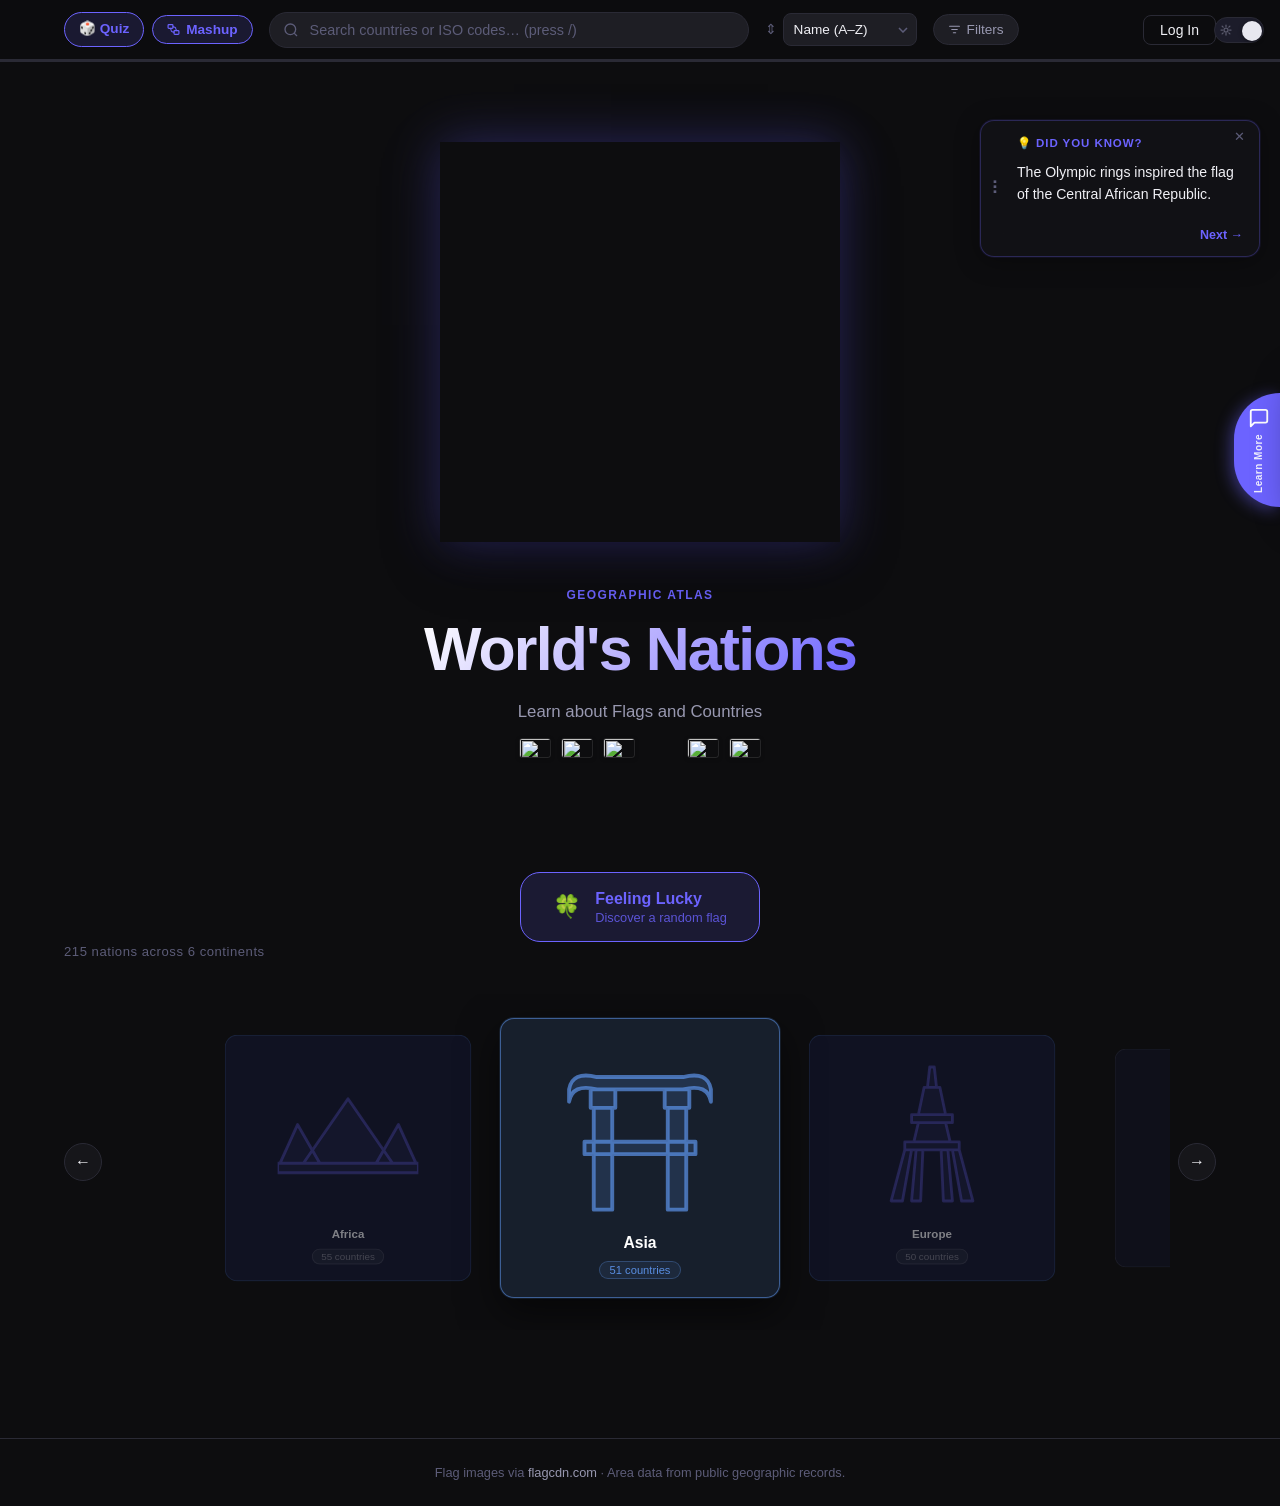
==== commit 3998b41a: "Poboljšana mobilna verzija stranice" ====
--- a/index.html
+++ b/index.html
@@ -11,15 +11,20 @@
 
   <header class="site-header">
     <div class="header-inner">
-      <a href="quiz.html" class="quiz-nav-link">&#127922; Quiz</a>
-      <button id="mashup-nav-btn" class="quiz-nav-link mashup-nav-btn" aria-expanded="false">
-        <svg width="13" height="13" viewBox="0 0 24 24" fill="none" stroke="currentColor" stroke-width="2.2" stroke-linecap="round">
-          <rect x="2" y="3" width="9" height="7" rx="1.5"/><rect x="13" y="14" width="9" height="7" rx="1.5"/>
-          <path d="M7 10 Q7 17 13 17" stroke-dasharray="2.5 2"/>
-          <path d="M17 14 Q17 7 11 7" stroke-dasharray="2.5 2"/>
-        </svg>
-        Mashup
+      <button class="hamburger-btn" id="hamburger-btn" aria-label="Open navigation menu" aria-expanded="false">
+        <span></span><span></span><span></span>
       </button>
+      <nav class="main-nav" id="main-nav">
+        <a href="quiz.html" class="quiz-nav-link">&#127922; Quiz</a>
+        <button id="mashup-nav-btn" class="quiz-nav-link mashup-nav-btn" aria-expanded="false">
+          <svg width="13" height="13" viewBox="0 0 24 24" fill="none" stroke="currentColor" stroke-width="2.2" stroke-linecap="round">
+            <rect x="2" y="3" width="9" height="7" rx="1.5"/><rect x="13" y="14" width="9" height="7" rx="1.5"/>
+            <path d="M7 10 Q7 17 13 17" stroke-dasharray="2.5 2"/>
+            <path d="M17 14 Q17 7 11 7" stroke-dasharray="2.5 2"/>
+          </svg>
+          Mashup
+        </button>
+      </nav>
       <div class="search-wrap">
         <svg class="search-icon" viewBox="0 0 24 24" fill="none" stroke="currentColor" stroke-width="2">
           <circle cx="11" cy="11" r="8"/><line x1="21" y1="21" x2="16.65" y2="16.65"/>
@@ -39,6 +44,9 @@
       </div>
     </div>
   </header>
+
+  <!-- Mobile nav overlay (visible on mobile when hamburger menu is open) -->
+  <div class="mobile-nav-overlay" id="mobile-nav-overlay" aria-hidden="true"></div>
 
   <div id="home-page">
 
--- a/style.css
+++ b/style.css
@@ -3603,3 +3603,468 @@
   .profile-favs-grid { grid-template-columns: repeat(auto-fill, minmax(120px, 1fr)); gap: 8px; }
   .fav-toast { max-width: calc(100vw - 32px); white-space: normal; text-align: center; bottom: 20px; }
 }
+
+/* ══════════════════════════════════════════════════════════════
+   COMPREHENSIVE MOBILE RESPONSIVENESS OVERHAUL
+══════════════════════════════════════════════════════════════ */
+
+/* ── Global overflow prevention ─────────────────────────────── */
+html, body {
+  overflow-x: hidden;
+  max-width: 100%;
+}
+
+/* ── Hamburger button (hidden on desktop) ───────────────────── */
+.hamburger-btn {
+  display: none;
+  flex-direction: column;
+  justify-content: center;
+  align-items: center;
+  gap: 5px;
+  width: 44px;
+  height: 44px;
+  background: none;
+  border: none;
+  cursor: pointer;
+  padding: 10px;
+  flex-shrink: 0;
+  color: var(--text-1);
+  border-radius: var(--radius);
+  transition: background .15s;
+}
+.hamburger-btn:hover { background: var(--surface-2); }
+
+.hamburger-btn span {
+  display: block;
+  width: 20px;
+  height: 2px;
+  background: currentColor;
+  border-radius: 2px;
+  transition: transform .25s ease, opacity .2s ease;
+}
+.hamburger-btn[aria-expanded="true"] span:nth-child(1) {
+  transform: translateY(7px) rotate(45deg);
+}
+.hamburger-btn[aria-expanded="true"] span:nth-child(2) {
+  opacity: 0;
+}
+.hamburger-btn[aria-expanded="true"] span:nth-child(3) {
+  transform: translateY(-7px) rotate(-45deg);
+}
+
+/* ── Main nav wrapper (transparent on desktop) ──────────────── */
+.main-nav {
+  display: flex;
+  align-items: center;
+  gap: 8px;
+  flex-shrink: 0;
+}
+
+/* ── Mobile nav overlay backdrop ───────────────────────────── */
+.mobile-nav-overlay {
+  position: fixed;
+  inset: 0;
+  background: rgba(0, 0, 0, .55);
+  z-index: 189;
+  opacity: 0;
+  pointer-events: none;
+  transition: opacity .3s ease;
+  backdrop-filter: blur(3px);
+  -webkit-backdrop-filter: blur(3px);
+}
+.mobile-nav-overlay.open {
+  opacity: 1;
+  pointer-events: auto;
+}
+
+/* ── Tablet & below (≤ 768px) ───────────────────────────────── */
+@media (max-width: 768px) {
+  /* Space for fixed theme toggle on right */
+  .header-inner {
+    padding-right: 68px !important;
+  }
+
+  /* Touch targets — minimum 44px */
+  .quiz-nav-link,
+  .mashup-nav-btn,
+  .back-link,
+  .adv-toggle,
+  .filter-toggle,
+  .auth-login-btn,
+  .cs-arrow {
+    min-height: 44px;
+  }
+
+  .auth-dropdown-item {
+    min-height: 44px;
+    display: flex;
+    align-items: center;
+  }
+
+  /* Prevent iOS input zoom (requires ≥ 16px) */
+  input, select, textarea {
+    font-size: 16px !important;
+  }
+
+  img { max-width: 100%; height: auto; }
+}
+
+/* ── Phone (≤ 600px) — core mobile overhaul ─────────────────── */
+@media (max-width: 600px) {
+
+  /* ── Hamburger visible, nav becomes slide-in drawer ── */
+  .hamburger-btn {
+    display: flex;
+    order: -1;
+  }
+
+  .main-nav {
+    position: fixed;
+    top: 0;
+    left: -300px;
+    width: 280px;
+    height: 100vh;
+    height: 100dvh;
+    flex-direction: column;
+    align-items: stretch;
+    gap: 0;
+    background: var(--surface);
+    border-right: 1px solid var(--border);
+    padding: 72px 0 40px;
+    z-index: 190;
+    overflow-y: auto;
+    transition: left .3s cubic-bezier(.4, 0, .2, 1);
+    box-shadow: 4px 0 32px rgba(0, 0, 0, .35);
+  }
+  .main-nav.open {
+    left: 0;
+  }
+
+  .main-nav .quiz-nav-link,
+  .main-nav .mashup-nav-btn {
+    width: 100%;
+    min-height: 56px;
+    padding: 0 24px;
+    border-radius: 0;
+    background: none;
+    border: none;
+    border-bottom: 1px solid var(--border);
+    font-size: 1rem;
+    font-weight: 600;
+    text-align: left;
+    display: flex;
+    align-items: center;
+    justify-content: flex-start;
+    gap: 12px;
+    color: var(--text-1);
+    transition: background .15s, color .15s;
+  }
+  .main-nav .quiz-nav-link:hover,
+  .main-nav .mashup-nav-btn:hover {
+    background: var(--surface-2);
+    color: var(--accent);
+  }
+  .main-nav .mashup-nav-btn svg {
+    display: inline-block !important;
+    width: 16px;
+    height: 16px;
+  }
+  /* Nav header label */
+  .main-nav::before {
+    content: 'Navigation';
+    display: block;
+    position: absolute;
+    top: 20px;
+    left: 24px;
+    font-size: .7rem;
+    font-weight: 700;
+    letter-spacing: .12em;
+    text-transform: uppercase;
+    color: var(--text-3);
+  }
+
+  /* ── Hero section ── */
+  .hero {
+    padding: 36px 16px 28px;
+    gap: 4px;
+  }
+
+  .globe-wrap,
+  .globe-video {
+    width: 200px !important;
+    height: 200px !important;
+  }
+
+  /* ── Trivia popup → bottom sheet on mobile ── */
+  .trivia-popup {
+    position: fixed !important;
+    top: auto !important;
+    left: 0 !important;
+    right: 0 !important;
+    bottom: 0 !important;
+    width: 100% !important;
+    max-width: 100% !important;
+    border-radius: 18px 18px 0 0 !important;
+    border: none !important;
+    border-top: 1px solid rgba(108, 99, 255, .28) !important;
+    padding: 8px 20px 32px !important;
+    cursor: default;
+    transform: translateY(108%) !important;
+    transition: transform .3s ease, opacity .3s ease !important;
+    z-index: 920;
+  }
+  .trivia-popup--visible {
+    transform: translateY(0) !important;
+    opacity: 1 !important;
+  }
+  .trivia-popup--bye {
+    transform: translateY(108%) !important;
+    opacity: 0 !important;
+  }
+  /* Pull handle pill */
+  .trivia-popup::before {
+    content: '';
+    display: block;
+    width: 40px;
+    height: 4px;
+    background: var(--border-hover);
+    border-radius: 2px;
+    margin: 0 auto 14px;
+  }
+  .trivia-drag-handle {
+    display: none !important;
+  }
+  /* Trivia pill — center at bottom on mobile, overrides inline JS styles */
+  .trivia-pill {
+    bottom: 24px !important;
+    left: 50% !important;
+    right: auto !important;
+    top: auto !important;
+    transform: translateX(-50%) scale(0.5);
+  }
+  .trivia-pill--visible {
+    transform: translateX(-50%) scale(1) !important;
+  }
+
+  /* ── Feeling Lucky modal → bottom sheet ── */
+  .lucky-overlay {
+    align-items: flex-end;
+    padding: 0;
+  }
+  .lucky-modal {
+    width: 100% !important;
+    max-width: 100% !important;
+    margin: 0 !important;
+    border-radius: 20px 20px 0 0 !important;
+    max-height: 90vh;
+    overflow-y: auto;
+    padding: 28px 20px max(36px, env(safe-area-inset-bottom, 20px)) !important;
+    border-bottom: none;
+    transform: scale(1) translateY(40px) !important;
+  }
+  .lucky-overlay.open .lucky-modal {
+    transform: scale(1) translateY(0) !important;
+  }
+  .lucky-generate-btn {
+    width: 100%;
+    justify-content: center;
+  }
+  .lucky-close {
+    width: 44px;
+    height: 44px;
+    top: 12px;
+    right: 12px;
+    font-size: 1.3rem;
+  }
+  .lucky-ring-wrap {
+    width: 100px;
+    height: 100px;
+  }
+  .lucky-ring { width: 100px; height: 100px; }
+
+  /* ── Auth modal → bottom sheet ── */
+  .auth-overlay {
+    align-items: flex-end;
+  }
+  .auth-modal {
+    width: 100% !important;
+    max-width: 100% !important;
+    margin: 0 !important;
+    border-radius: 20px 20px 0 0 !important;
+    max-height: 92vh;
+    overflow-y: auto;
+    padding: 28px 20px max(36px, env(safe-area-inset-bottom, 20px)) !important;
+    border-bottom: none;
+  }
+  .auth-overlay--visible .auth-modal {
+    transform: translateY(0) !important;
+  }
+  .auth-field input {
+    min-height: 48px;
+    padding: 12px 14px;
+  }
+  .auth-submit {
+    min-height: 48px;
+    padding: 13px;
+  }
+  .auth-google-btn {
+    min-height: 48px;
+    padding: 12px;
+  }
+  .auth-tab {
+    flex: 1;
+    min-height: 44px;
+    padding: 12px 8px;
+  }
+  .auth-close {
+    width: 44px;
+    height: 44px;
+    display: flex;
+    align-items: center;
+    justify-content: center;
+    top: 12px;
+    right: 12px;
+    font-size: 1.5rem;
+  }
+
+  /* ── Continent carousel: show 1.3 cards, re-show arrows ── */
+  .cs-card {
+    flex: 0 0 200px;
+    height: 200px;
+  }
+  .cs-arrow {
+    display: flex !important;
+    width: 44px;
+    height: 44px;
+    flex-shrink: 0;
+  }
+
+  /* ── Country rows — no overflow ── */
+  .country-row { overflow: hidden; }
+  .cs-panel     { overflow-x: hidden; }
+
+  /* ── Quiz next button full width ── */
+  .qz-next { min-height: 48px; }
+
+  /* ── Quiz results ── */
+  .qz-results-card { padding: 28px 16px 24px; }
+  .qz-ring-wrap    { margin: 0 auto; }
+  .qz-btn-primary,
+  .qz-btn-secondary {
+    flex: 1;
+    justify-content: center;
+    min-height: 48px;
+  }
+
+  /* ── Profile page ── */
+  .profile-hero {
+    padding: 32px 16px 24px;
+    text-align: center;
+  }
+  .profile-display-name { font-size: 1.7rem; }
+
+  .profile-info-row {
+    flex-wrap: wrap;
+    gap: 6px;
+  }
+  .profile-info-label {
+    flex: 0 0 100%;
+    margin-bottom: -2px;
+  }
+  .profile-info-value,
+  .profile-info-input {
+    flex: 0 0 100%;
+  }
+  .profile-edit-actions { flex-wrap: wrap; }
+  .profile-save-btn,
+  .profile-cancel-btn {
+    flex: 1;
+    min-height: 44px;
+    justify-content: center;
+    text-align: center;
+  }
+  .profile-delete-btn {
+    width: 100%;
+    min-height: 48px;
+  }
+  .profile-edit-btn {
+    min-height: 44px;
+    padding: 10px 14px;
+  }
+  .profile-favs-grid {
+    grid-template-columns: repeat(auto-fill, minmax(140px, 1fr));
+    gap: 10px;
+  }
+
+  /* ── Buttons — 44px touch targets ── */
+  .fav-btn {
+    width: 44px !important;
+    height: 44px !important;
+    display: flex;
+    align-items: center;
+    justify-content: center;
+  }
+  .filter-toggle,
+  .adv-toggle {
+    min-height: 44px;
+    padding: 8px 12px;
+  }
+  .trivia-close { min-height: 44px; padding: 10px 14px; }
+  .trivia-next  { min-height: 44px; padding: 10px 16px; }
+  .lucky-card   { max-width: 100%; width: calc(100% - 32px); }
+
+  /* ── Filter chips wrap ── */
+  .active-chips,
+  .adv-chips { flex-wrap: wrap; gap: 6px; }
+
+  /* ── Footer ── */
+  footer {
+    padding: 20px 16px;
+    text-align: center;
+    font-size: .85rem;
+    line-height: 1.6;
+  }
+
+  /* ── Various overflow fixes ── */
+  .continent-section,
+  .main-inner,
+  .country-list-page,
+  .quiz-main,
+  .profile-main,
+  .mashup-panel-inner,
+  .adv-panel-inner,
+  .filter-panel-inner {
+    overflow-x: hidden;
+  }
+}
+
+/* ── Small phones (≤ 480px) ─────────────────────────────────── */
+@media (max-width: 480px) {
+
+  /* ── Quiz flag options → single column on very small phones ── */
+  .qz-opts--flags {
+    grid-template-columns: 1fr;
+    gap: 8px;
+  }
+  .qz-opt-flag-img { height: 100px; }
+
+  /* ── Flag image in quiz ── */
+  .qz-question-flag-img { width: 160px; }
+
+  /* ── Profile stats grid → 2 columns ── */
+  .profile-stats-grid {
+    grid-template-columns: repeat(2, 1fr);
+    gap: 8px;
+  }
+
+  /* ── Profile favs → 2 equal columns ── */
+  .profile-favs-grid {
+    grid-template-columns: repeat(2, 1fr);
+  }
+
+  /* ── Mashup canvas ── */
+  #mashup-canvas { max-width: 100%; }
+
+  /* ── Heading scale ── */
+  h1 { font-size: clamp(1.7rem, 9vw, 2.4rem); }
+}
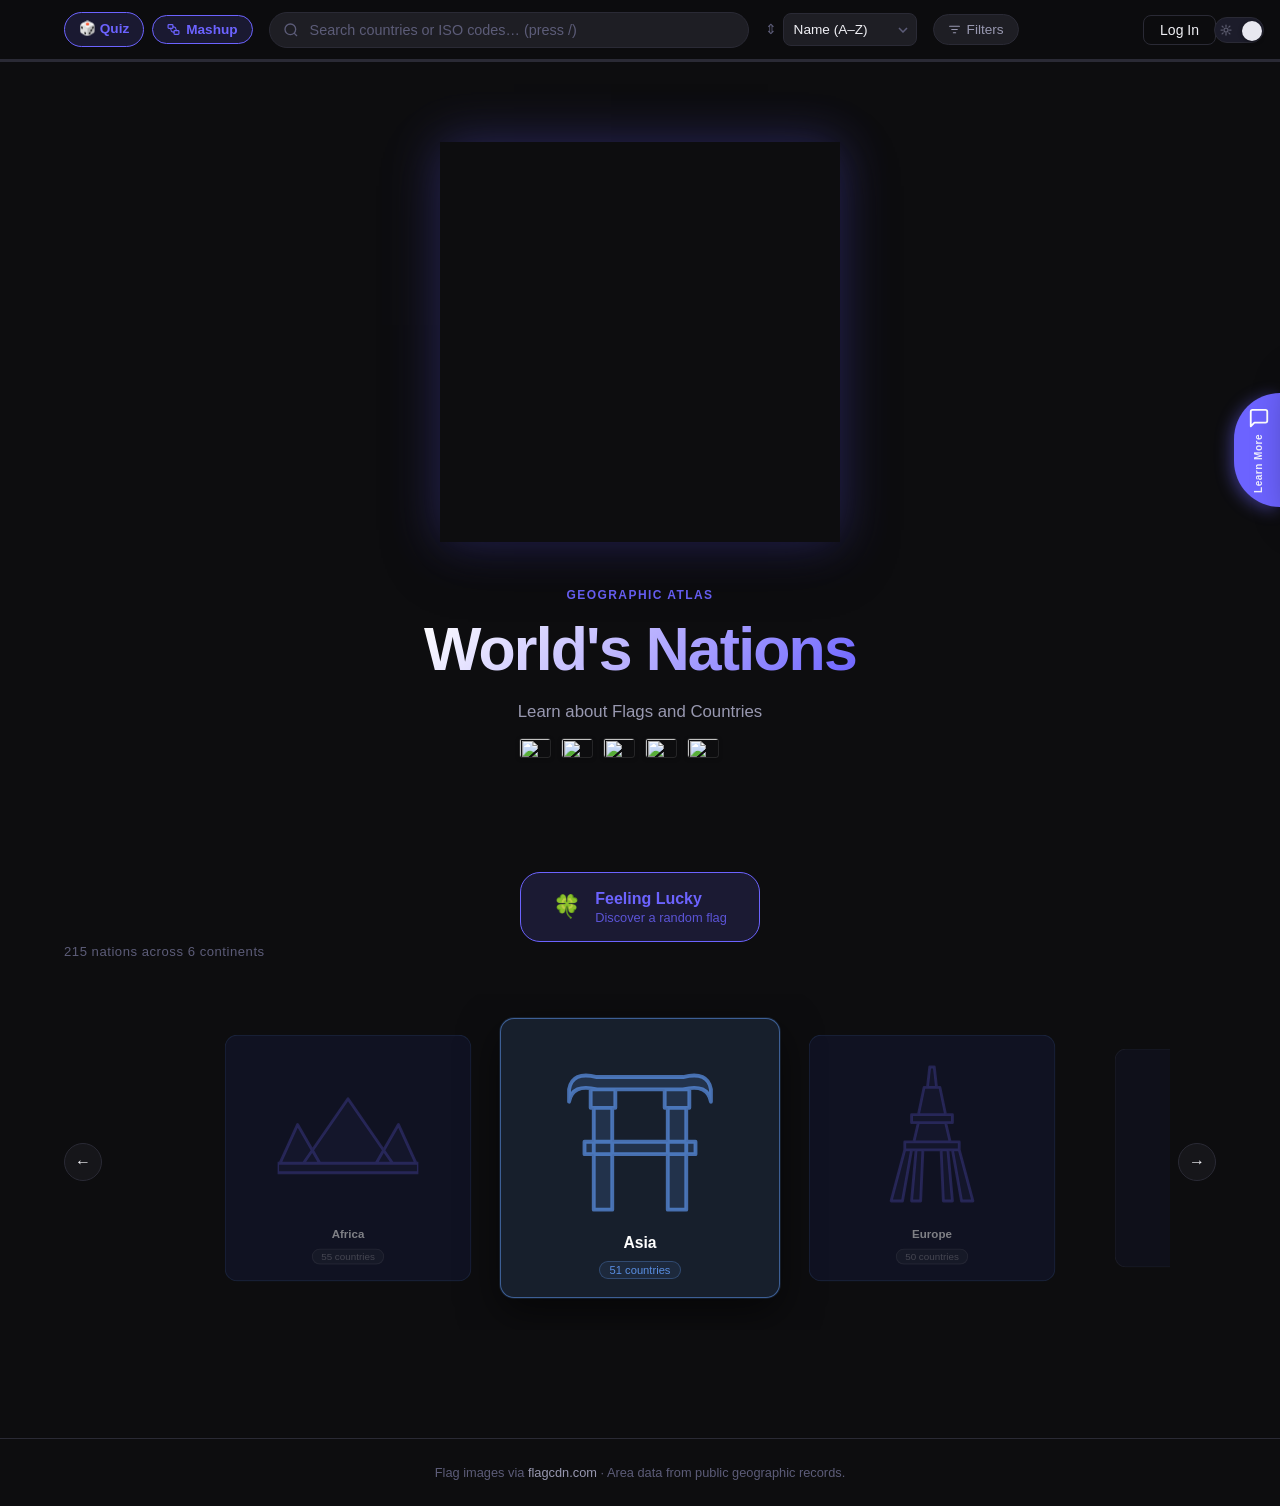
==== commit 784d6c51: "Poboljšana mobilna verzija stranice" ====
--- a/index.html
+++ b/index.html
@@ -11,6 +11,7 @@
 
   <header class="site-header">
     <div class="header-inner">
+      <span class="mobile-site-title" aria-hidden="true">World's Nations</span>
       <button class="hamburger-btn" id="hamburger-btn" aria-label="Open navigation menu" aria-expanded="false">
         <span></span><span></span><span></span>
       </button>
@@ -42,6 +43,14 @@
           <option value="area-asc">Smallest</option>
         </select>
       </div>
+      <button id="theme-toggle" class="theme-toggle" aria-label="Toggle dark/light mode" title="Toggle dark/light mode">
+        <span class="toggle-track">
+          <svg class="toggle-icon toggle-icon--sun" viewBox="0 0 24 24" fill="none" stroke="currentColor" stroke-width="2.5" stroke-linecap="round" width="12" height="12"><circle cx="12" cy="12" r="4"/><line x1="12" y1="2" x2="12" y2="5"/><line x1="12" y1="19" x2="12" y2="22"/><line x1="4.22" y1="4.22" x2="6.34" y2="6.34"/><line x1="17.66" y1="17.66" x2="19.78" y2="19.78"/><line x1="2" y1="12" x2="5" y2="12"/><line x1="19" y1="12" x2="22" y2="12"/><line x1="4.22" y1="19.78" x2="6.34" y2="17.66"/><line x1="17.66" y1="6.34" x2="19.78" y2="4.22"/></svg>
+          <svg class="toggle-icon toggle-icon--moon" viewBox="0 0 24 24" fill="none" stroke="currentColor" stroke-width="2.5" stroke-linecap="round" stroke-linejoin="round" width="12" height="12"><path d="M21 12.79A9 9 0 1 1 11.21 3 7 7 0 0 0 21 12.79z"/></svg>
+          <span class="toggle-knob"></span>
+        </span>
+      </button>
+      <div class="mobile-header-divider" aria-hidden="true"></div>
     </div>
   </header>
 
@@ -70,6 +79,18 @@
           <span class="lucky-card-title">Feeling Lucky</span>
           <span class="lucky-card-sub">Discover a random flag</span>
         </div>
+      </button>
+    </div>
+
+    <div class="mobile-hero-actions">
+      <a href="quiz.html" class="mobile-action-btn">&#127922; Quiz</a>
+      <button id="mashup-hero-btn" class="mobile-action-btn">
+        <svg width="14" height="14" viewBox="0 0 24 24" fill="none" stroke="currentColor" stroke-width="2.2" stroke-linecap="round">
+          <rect x="2" y="3" width="9" height="7" rx="1.5"/><rect x="13" y="14" width="9" height="7" rx="1.5"/>
+          <path d="M7 10 Q7 17 13 17" stroke-dasharray="2.5 2"/>
+          <path d="M17 14 Q17 7 11 7" stroke-dasharray="2.5 2"/>
+        </svg>
+        Mashup
       </button>
     </div>
 
@@ -368,12 +389,14 @@
     });
   })();
   </script>
-  <button id="theme-toggle" class="theme-toggle" aria-label="Toggle dark/light mode" title="Toggle dark/light mode">
-    <span class="toggle-track">
-      <svg class="toggle-icon toggle-icon--sun" viewBox="0 0 24 24" fill="none" stroke="currentColor" stroke-width="2.5" stroke-linecap="round" width="12" height="12"><circle cx="12" cy="12" r="4"/><line x1="12" y1="2" x2="12" y2="5"/><line x1="12" y1="19" x2="12" y2="22"/><line x1="4.22" y1="4.22" x2="6.34" y2="6.34"/><line x1="17.66" y1="17.66" x2="19.78" y2="19.78"/><line x1="2" y1="12" x2="5" y2="12"/><line x1="19" y1="12" x2="22" y2="12"/><line x1="4.22" y1="19.78" x2="6.34" y2="17.66"/><line x1="17.66" y1="6.34" x2="19.78" y2="4.22"/></svg>
-      <svg class="toggle-icon toggle-icon--moon" viewBox="0 0 24 24" fill="none" stroke="currentColor" stroke-width="2.5" stroke-linecap="round" stroke-linejoin="round" width="12" height="12"><path d="M21 12.79A9 9 0 1 1 11.21 3 7 7 0 0 0 21 12.79z"/></svg>
-      <span class="toggle-knob"></span>
-    </span>
-  </button>
+  <script>
+  (function () {
+    var mashupHeroBtn = document.getElementById('mashup-hero-btn');
+    var mashupNavBtn  = document.getElementById('mashup-nav-btn');
+    if (mashupHeroBtn && mashupNavBtn) {
+      mashupHeroBtn.addEventListener('click', function () { mashupNavBtn.click(); });
+    }
+  })();
+  </script>
 </body>
 </html>
--- a/style.css
+++ b/style.css
@@ -4068,3 +4068,202 @@
   /* ── Heading scale ── */
   h1 { font-size: clamp(1.7rem, 9vw, 2.4rem); }
 }
+
+/* ═══════════════════════════════════════════════════════════════
+   MOBILE-ONLY LAYOUT ENHANCEMENTS (≤ 600px)
+   All changes below are scoped to mobile and do not affect desktop.
+   ═══════════════════════════════════════════════════════════════ */
+
+/* ── New mobile-only elements (hidden on desktop) ── */
+.mobile-site-title {
+  display: none;
+}
+
+.mobile-header-divider {
+  display: none;
+}
+
+.mobile-hero-actions {
+  display: none;
+}
+
+.mobile-action-btn {
+  display: none;
+}
+
+/* ── Desktop: keep theme-toggle fixed as before ── */
+/* (no change needed; position: fixed in .theme-toggle is unchanged on desktop) */
+
+@media (max-width: 600px) {
+
+  /* ─────────────────────────────────────────────────────────────
+     HEADER: 2-row layout
+     Row 1: [World's Nations title]  …  [🌙 toggle] [Log In]
+     ──────────────────────────────────────────────────────────────
+     Row 2: [🔍 Search…]  [⇅ Sort]  [Filters]  [Adv Filters]
+     ───────────────────────────────────────────────────────────── */
+
+  .site-header {
+    height: auto !important;
+    min-height: auto !important;
+  }
+
+  .header-inner {
+    flex-wrap: wrap !important;
+    align-items: center !important;
+    padding: 10px 16px 8px !important;
+    gap: 6px !important;
+    row-gap: 0 !important;
+  }
+
+  /* Hide the hamburger — Quiz/Mashup move to hero section */
+  .hamburger-btn {
+    display: none !important;
+  }
+
+  /* Keep main-nav in DOM (mashup needs it) but invisible */
+  .main-nav {
+    display: none !important;
+  }
+
+  /* Row 1 — left: site title */
+  .mobile-site-title {
+    display: flex !important;
+    align-items: center;
+    order: 1;
+    flex: 1 1 auto;
+    font-size: .8rem;
+    font-weight: 700;
+    letter-spacing: .04em;
+    color: var(--text-1);
+    white-space: nowrap;
+    min-width: 0;
+  }
+
+  /* Row 1 — right: theme toggle pulled into header flow */
+  #theme-toggle.theme-toggle {
+    position: static !important;
+    top: auto !important;
+    right: auto !important;
+    z-index: auto !important;
+    transform: none !important;
+    order: 2;
+    flex-shrink: 0;
+  }
+
+  /* Row 1 — right: auth slot (login / user button) */
+  .auth-header-slot {
+    order: 3 !important;
+    margin-left: 0 !important;
+  }
+
+  /* Full-width divider — forces flex wrap between row 1 and row 2 */
+  .mobile-header-divider {
+    display: block !important;
+    order: 4;
+    flex: 0 0 100%;
+    width: 100%;
+    height: 1px;
+    background: var(--border);
+    margin: 6px 0;
+  }
+
+  /* Row 2 — search bar */
+  .search-wrap {
+    order: 5 !important;
+    flex: 1 1 0 !important;
+    max-width: none !important;
+    min-width: 0;
+    margin-bottom: 2px;
+  }
+
+  /* Row 2 — sort: keep inline (override the 100%-width rule from the other query) */
+  .sort-wrap {
+    order: 6 !important;
+    flex: 0 0 auto !important;
+    margin-bottom: 2px;
+  }
+  .sort-select { width: auto !important; }
+
+  /* Row 2 — filter buttons injected by script.js */
+  .filter-toggle {
+    order: 7 !important;
+    margin-bottom: 2px;
+  }
+
+  .adv-toggle {
+    order: 8 !important;
+    margin-bottom: 2px;
+  }
+
+  /* Compensate: no longer need extra right padding for fixed toggle */
+  .header-inner {
+    padding-right: 16px !important;
+  }
+
+  /* ─────────────────────────────────────────────────────────────
+     HERO SECTION: spacing between count-label and Feeling Lucky
+     ───────────────────────────────────────────────────────────── */
+
+  .lucky-section {
+    padding-top: 36px;
+    padding-bottom: 8px;
+  }
+
+  /* Spacing above count-label (below Feeling Lucky + mobile actions) */
+  .main-inner {
+    padding-top: 40px;
+  }
+
+  /* ─────────────────────────────────────────────────────────────
+     HERO SECTION: Quiz + Mashup buttons below Feeling Lucky
+     ───────────────────────────────────────────────────────────── */
+
+  .mobile-hero-actions {
+    display: flex !important;
+    justify-content: center;
+    gap: 12px;
+    padding: 16px 16px 0;
+  }
+
+  .mobile-action-btn {
+    display: inline-flex !important;
+    align-items: center;
+    gap: 8px;
+    padding: 10px 22px;
+    background: var(--surface-2);
+    border: 1px solid var(--border);
+    border-radius: 14px;
+    color: var(--text-1);
+    font-size: .9rem;
+    font-weight: 600;
+    text-decoration: none;
+    cursor: pointer;
+    font-family: inherit;
+    line-height: 1;
+    transition: background .18s, border-color .18s, color .18s;
+  }
+
+  .mobile-action-btn:hover {
+    background: var(--surface);
+    border-color: var(--accent);
+    color: var(--accent);
+  }
+
+  /* ─────────────────────────────────────────────────────────────
+     LEARN MORE WIDGET: move higher up, ensure clearance from
+     "Did You Know" trivia bottom sheet
+     ───────────────────────────────────────────────────────────── */
+
+  /* The trivia popup is a bottom sheet on mobile (bottom: 0).
+     Move Learn More button to upper-third of screen to avoid overlap. */
+  #cw-btn.cw-btn {
+    bottom: auto !important;
+    top: 30% !important;
+    transform: translateY(-50%) !important;
+  }
+
+  #cw-btn.cw-btn:hover {
+    transform: translateY(-50%) translateX(-2px) !important;
+  }
+}
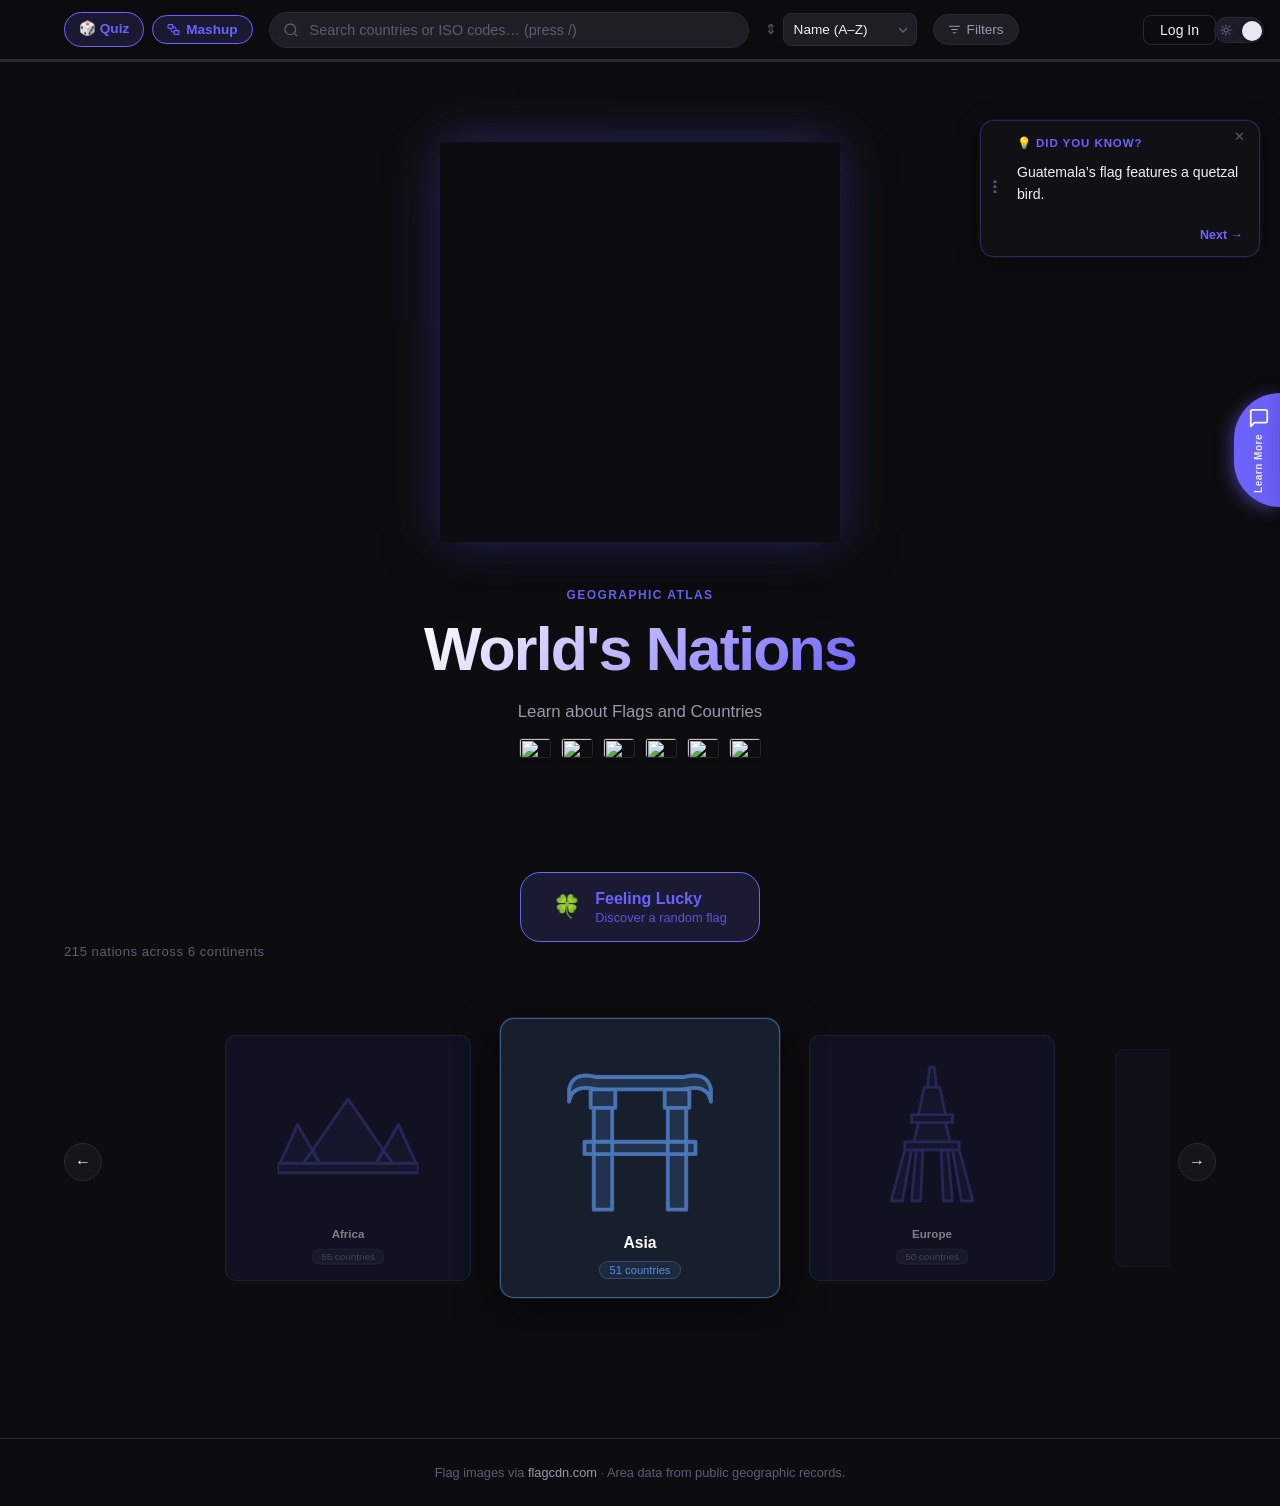
==== commit ac358df7: "Poboljšana mobilna verzija stranice" ====
--- a/index.html
+++ b/index.html
@@ -32,6 +32,7 @@
         </svg>
         <input type="text" id="search" placeholder="Search countries or ISO codes… (press /)" autocomplete="off" spellcheck="false" />
         <span id="clear-btn" class="clear-btn" aria-label="Clear">&#x2715;</span>
+        <div id="search-autocomplete" class="search-autocomplete" role="listbox" aria-label="Country suggestions"></div>
       </div>
       <div class="sort-wrap">
         <span class="sort-label" aria-hidden="true">&#x21D5;</span>
@@ -210,22 +211,48 @@
 
     function clamp(val, min, max) { return Math.max(min, Math.min(max, val)); }
 
+    function isMobileView() { return window.innerWidth <= 600; }
+
     // ── Popup drag logic ─────────────────────────────────────────
     var dragging = false, startX, startY, startLeft, startTop;
+    var mobilePendingFree = false; // waiting for threshold on mobile
 
     function dragStart(clientX, clientY) {
       if (!popup.classList.contains('trivia-popup--visible')) return;
       dragging  = true;
       startX    = clientX;
       startY    = clientY;
-      var rect  = popup.getBoundingClientRect();
-      startLeft = rect.left;
-      startTop  = rect.top;
-      popup.classList.add('trivia-popup--dragging');
+      if (isMobileView() && !popup.classList.contains('trivia-popup--free')) {
+        // On mobile bottom-sheet: don't grab position yet — wait for threshold
+        mobilePendingFree = true;
+      } else {
+        mobilePendingFree = false;
+        var rect  = popup.getBoundingClientRect();
+        startLeft = rect.left;
+        startTop  = rect.top;
+        popup.classList.add('trivia-popup--dragging');
+      }
     }
 
     function dragMove(clientX, clientY) {
       if (!dragging) return;
+      // Mobile: switch to free mode once drag threshold exceeded
+      if (mobilePendingFree) {
+        var dx = Math.abs(clientX - startX);
+        var dy = Math.abs(clientY - startY);
+        if (dx > 8 || dy > 8) {
+          mobilePendingFree = false;
+          popup.classList.add('trivia-popup--free');
+          var rect  = popup.getBoundingClientRect();
+          startLeft = rect.left;
+          startTop  = rect.top;
+          // Reset start coords to current position so movement is smooth
+          startX = clientX;
+          startY = clientY;
+          popup.classList.add('trivia-popup--dragging');
+        }
+        return; // wait until free
+      }
       var newLeft = clamp(startLeft + (clientX - startX), 0, window.innerWidth  - popup.offsetWidth);
       var newTop  = clamp(startTop  + (clientY - startY), 0, window.innerHeight - popup.offsetHeight);
       popup.style.left = newLeft + 'px';
@@ -235,6 +262,7 @@
     function dragEnd() {
       if (!dragging) return;
       dragging = false;
+      mobilePendingFree = false;
       popup.classList.remove('trivia-popup--dragging');
     }
 
@@ -325,17 +353,25 @@
       setTimeout(function () {
         popup.style.display = 'none';
         popup.classList.remove('trivia-popup--bye');
+        popup.classList.remove('trivia-popup--free'); // reset free mode on minimize
         pillBtn.classList.add('trivia-pill--visible');
       }, 350);
     }
 
     function expandFromPill() {
       var pillRect = pillBtn.getBoundingClientRect();
-      var popupW   = 280;
-      var pLeft = clamp(Math.round(pillRect.left + pillRect.width / 2 - popupW / 2), 20, window.innerWidth  - popupW - 20);
-      var pTop  = clamp(Math.round(pillRect.top),                                    20, window.innerHeight - 200);
-      popup.style.left = pLeft + 'px';
-      popup.style.top  = pTop  + 'px';
+      // On mobile, expand back as bottom sheet (no free mode)
+      if (isMobileView()) {
+        popup.classList.remove('trivia-popup--free');
+        popup.style.left = '';
+        popup.style.top  = '';
+      } else {
+        var popupW = 280;
+        var pLeft = clamp(Math.round(pillRect.left + pillRect.width / 2 - popupW / 2), 20, window.innerWidth  - popupW - 20);
+        var pTop  = clamp(Math.round(pillRect.top),                                    20, window.innerHeight - 200);
+        popup.style.left = pLeft + 'px';
+        popup.style.top  = pTop  + 'px';
+      }
       pillBtn.classList.remove('trivia-pill--visible');
       popup.style.display = '';
       requestAnimationFrame(function () {
--- a/style.css
+++ b/style.css
@@ -152,6 +152,176 @@
 .clear-btn:hover { color: var(--text-1); }
 .clear-btn.visible { display: block; }
 
+/* ── Search autocomplete dropdown ───────────────────────────── */
+.search-autocomplete {
+  position: absolute;
+  top: calc(100% + 6px);
+  left: 0;
+  right: 0;
+  background: var(--surface);
+  border: 1px solid var(--border);
+  border-radius: var(--radius);
+  box-shadow: 0 8px 24px rgba(0, 0, 0, .35);
+  z-index: 200;
+  overflow: hidden;
+  display: none;
+  max-height: 280px;
+  overflow-y: auto;
+}
+.search-autocomplete.visible { display: block; }
+.search-ac-item {
+  display: flex;
+  align-items: center;
+  gap: 10px;
+  padding: 9px 14px;
+  cursor: pointer;
+  transition: background .12s;
+  font-size: .9rem;
+  color: var(--text-1);
+}
+.search-ac-item:hover,
+.search-ac-item:focus,
+.search-ac-item.focused { background: var(--surface-2); outline: none; }
+.search-ac-flag {
+  width: 28px;
+  height: 18px;
+  object-fit: cover;
+  border-radius: 2px;
+  border: 1px solid var(--flag-border-color);
+  flex-shrink: 0;
+}
+.search-ac-name { flex: 1; min-width: 0; white-space: nowrap; overflow: hidden; text-overflow: ellipsis; }
+.search-ac-continent { font-size: .76rem; color: var(--text-3); flex-shrink: 0; }
+.search-ac-empty {
+  padding: 12px 14px;
+  color: var(--text-3);
+  font-size: .88rem;
+}
+[data-theme="light"] .search-autocomplete {
+  background: #fff;
+  box-shadow: 0 8px 24px rgba(0, 0, 0, .12);
+}
+
+/* ── Country detail modal ────────────────────────────────────── */
+.cd-overlay {
+  position: fixed;
+  inset: 0;
+  background: rgba(0, 0, 0, .72);
+  z-index: 1200;
+  display: flex;
+  align-items: center;
+  justify-content: center;
+  opacity: 0;
+  pointer-events: none;
+  transition: opacity .2s ease;
+}
+.cd-overlay--visible {
+  opacity: 1;
+  pointer-events: auto;
+}
+.cd-modal {
+  position: relative;
+  background: var(--surface);
+  border: 1px solid var(--border);
+  border-radius: 16px;
+  padding: 28px 28px 24px;
+  width: 100%;
+  max-width: 440px;
+  margin: 16px;
+  transform: scale(.96) translateY(10px);
+  transition: transform .22s ease;
+}
+.cd-overlay--visible .cd-modal {
+  transform: scale(1) translateY(0);
+}
+.cd-close {
+  position: absolute;
+  top: 14px;
+  right: 14px;
+  background: none;
+  border: none;
+  color: var(--text-3);
+  font-size: 1.4rem;
+  cursor: pointer;
+  padding: 4px 8px;
+  line-height: 1;
+  border-radius: 6px;
+  transition: color .15s, background .15s;
+}
+.cd-close:hover { color: var(--text-1); background: var(--surface-2); }
+.cd-flag-wrap {
+  display: flex;
+  justify-content: center;
+  margin-bottom: 20px;
+}
+.cd-flag-img {
+  width: 200px;
+  max-width: 100%;
+  height: auto;
+  border-radius: 6px;
+  border: 1px solid var(--border);
+  box-shadow: 0 4px 20px rgba(0, 0, 0, .4);
+}
+.cd-name {
+  font-size: 1.4rem;
+  font-weight: 700;
+  color: var(--text-1);
+  text-align: center;
+  margin-bottom: 4px;
+}
+.cd-continent {
+  font-size: .78rem;
+  font-weight: 600;
+  letter-spacing: .08em;
+  text-transform: uppercase;
+  color: var(--accent);
+  text-align: center;
+  margin-bottom: 18px;
+}
+.cd-stats {
+  display: grid;
+  grid-template-columns: 1fr 1fr;
+  gap: 10px;
+  margin-bottom: 12px;
+}
+.cd-stat {
+  background: var(--surface-2);
+  border: 1px solid var(--border);
+  border-radius: 8px;
+  padding: 10px 12px;
+}
+.cd-stat-label {
+  font-size: .72rem;
+  color: var(--text-3);
+  text-transform: uppercase;
+  letter-spacing: .07em;
+  margin-bottom: 3px;
+}
+.cd-stat-value {
+  font-size: .92rem;
+  font-weight: 600;
+  color: var(--text-1);
+}
+[data-theme="light"] .cd-modal { background: #fff; }
+
+@media (max-width: 600px) {
+  .cd-modal {
+    margin: 0;
+    border-radius: 20px 20px 0 0;
+    max-height: 92vh;
+    overflow-y: auto;
+    padding: 24px 18px max(28px, env(safe-area-inset-bottom, 18px));
+    border-bottom: none;
+    transform: translateY(40px);
+  }
+  .cd-overlay {
+    align-items: flex-end;
+  }
+  .cd-overlay--visible .cd-modal {
+    transform: translateY(0);
+  }
+}
+
 /* ── Sort dropdown ───────────────────────────────────────────── */
 .sort-wrap {
   display: flex;
@@ -2950,7 +3120,7 @@
   position: fixed;
   inset: 0;
   background: rgba(0, 0, 0, .7);
-  z-index: 500;
+  z-index: 1100;
   display: flex;
   align-items: center;
   justify-content: center;
@@ -3796,7 +3966,7 @@
   }
 
   /* ── Trivia popup → bottom sheet on mobile ── */
-  .trivia-popup {
+  .trivia-popup:not(.trivia-popup--free) {
     position: fixed !important;
     top: auto !important;
     left: 0 !important;
@@ -3808,21 +3978,21 @@
     border: none !important;
     border-top: 1px solid rgba(108, 99, 255, .28) !important;
     padding: 8px 20px 32px !important;
-    cursor: default;
+    cursor: grab;
     transform: translateY(108%) !important;
     transition: transform .3s ease, opacity .3s ease !important;
     z-index: 920;
   }
-  .trivia-popup--visible {
+  .trivia-popup:not(.trivia-popup--free).trivia-popup--visible {
     transform: translateY(0) !important;
     opacity: 1 !important;
   }
-  .trivia-popup--bye {
+  .trivia-popup:not(.trivia-popup--free).trivia-popup--bye {
     transform: translateY(108%) !important;
     opacity: 0 !important;
   }
-  /* Pull handle pill */
-  .trivia-popup::before {
+  /* Pull handle pill — shown in bottom-sheet mode */
+  .trivia-popup:not(.trivia-popup--free)::before {
     content: '';
     display: block;
     width: 40px;
@@ -3830,9 +4000,42 @@
     background: var(--border-hover);
     border-radius: 2px;
     margin: 0 auto 14px;
+    cursor: grab;
   }
   .trivia-drag-handle {
     display: none !important;
+  }
+  /* ── Trivia popup → free-floating mode (after drag detach) ── */
+  .trivia-popup--free {
+    bottom: auto !important;
+    right: auto !important;
+    width: 280px !important;
+    max-width: calc(100vw - 20px) !important;
+    border-radius: 14px !important;
+    border: 1px solid rgba(108, 99, 255, .28) !important;
+    border-top: 1px solid rgba(108, 99, 255, .28) !important;
+    padding: 14px 16px 12px 36px !important;
+    cursor: grab !important;
+    transform: none !important;
+    transition: opacity .3s ease !important;
+    z-index: 920;
+  }
+  .trivia-popup--free::before {
+    display: none !important;
+  }
+  .trivia-popup--free .trivia-drag-handle {
+    display: block !important;
+  }
+  .trivia-popup--free.trivia-popup--visible {
+    opacity: 1 !important;
+    transform: none !important;
+  }
+  .trivia-popup--free.trivia-popup--bye {
+    opacity: 0 !important;
+    transform: translateY(-6px) !important;
+  }
+  .trivia-popup--free.trivia-popup--dragging {
+    cursor: grabbing !important;
   }
   /* Trivia pill — center at bottom on mobile, overrides inline JS styles */
   .trivia-pill {
@@ -3946,6 +4149,17 @@
   /* ── Quiz next button full width ── */
   .qz-next { min-height: 48px; }
 
+  /* ── Quiz flag options — smaller on mobile to fit 2×2 on screen ── */
+  .qz-opts--flags {
+    gap: 8px;
+  }
+  .qz-opt--flag {
+    padding: 6px;
+  }
+  .qz-opt-flag-img {
+    height: 80px;
+  }
+
   /* ── Quiz results ── */
   .qz-results-card { padding: 28px 16px 24px; }
   .qz-ring-wrap    { margin: 0 auto; }
@@ -4041,12 +4255,13 @@
 /* ── Small phones (≤ 480px) ─────────────────────────────────── */
 @media (max-width: 480px) {
 
-  /* ── Quiz flag options → single column on very small phones ── */
+  /* ── Quiz flag options → 2×2 grid on small phones ── */
   .qz-opts--flags {
-    grid-template-columns: 1fr;
-    gap: 8px;
-  }
-  .qz-opt-flag-img { height: 100px; }
+    grid-template-columns: 1fr 1fr;
+    gap: 6px;
+  }
+  .qz-opt--flag { padding: 5px; }
+  .qz-opt-flag-img { height: 68px; }
 
   /* ── Flag image in quiz ── */
   .qz-question-flag-img { width: 160px; }
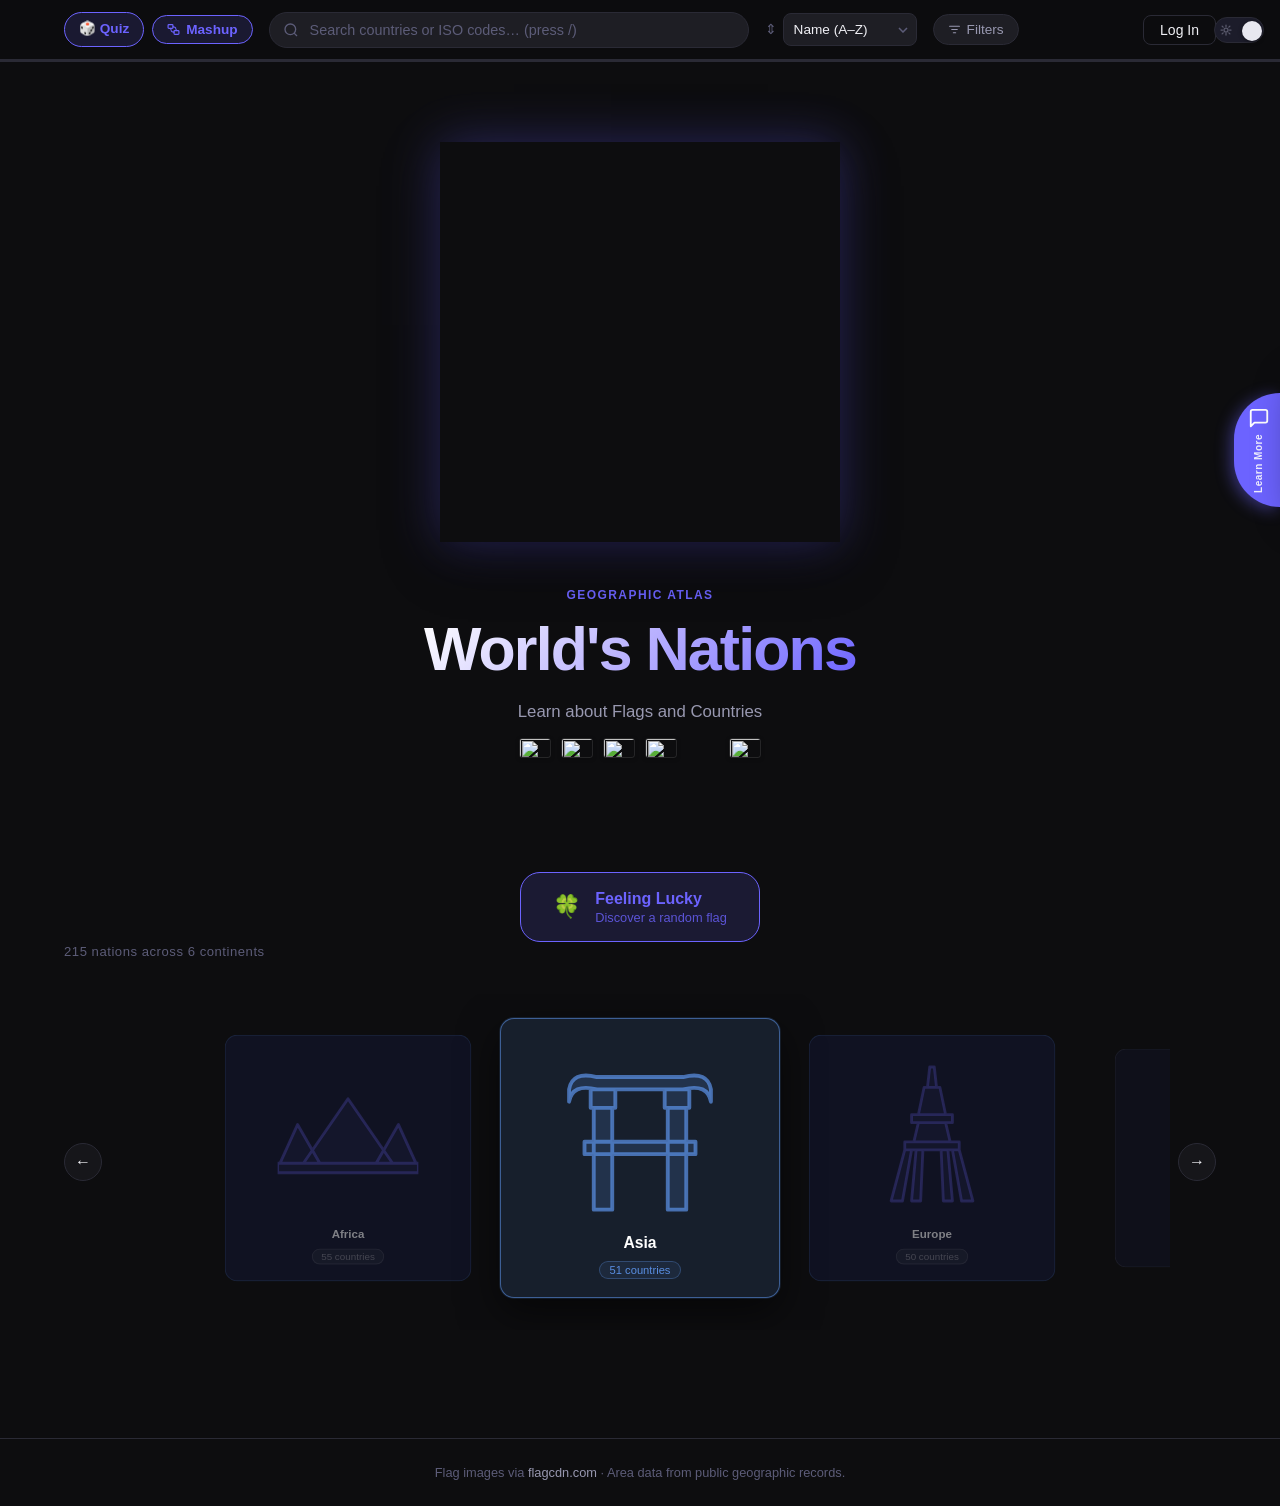
==== commit cdae0d23: "Poboljšana mobilna verzija stranice" ====
--- a/index.html
+++ b/index.html
@@ -309,14 +309,25 @@
       if (Math.abs(clientX - pillStartX) > 4 || Math.abs(clientY - pillStartY) > 4) pillMoved = true;
       var newLeft = clamp(pillStartLeft + (clientX - pillStartX), 0, window.innerWidth  - pillBtn.offsetWidth);
       var newTop  = clamp(pillStartTop  + (clientY - pillStartY), 0, window.innerHeight - pillBtn.offsetHeight);
-      pillBtn.style.left = newLeft + 'px';
-      pillBtn.style.top  = newTop  + 'px';
+      if (window.innerWidth <= 600) {
+        // Mobile: CSS !important overrides inline styles, so use CSS custom props
+        // and a higher-specificity class to override them.
+        if (!pillBtn.classList.contains('trivia-pill--mobile-dragged')) {
+          pillBtn.classList.add('trivia-pill--mobile-dragged');
+        }
+        pillBtn.style.setProperty('--pill-x', newLeft + 'px');
+        pillBtn.style.setProperty('--pill-y', newTop  + 'px');
+      } else {
+        pillBtn.style.left = newLeft + 'px';
+        pillBtn.style.top  = newTop  + 'px';
+      }
     }
 
     function pillDragEnd() {
       if (!pillDragging) return;
       pillDragging = false;
       if (!pillMoved) expandFromPill();
+      // Position persists via --pill-x / --pill-y CSS vars (session only)
     }
 
     // ── Shared document-level pointer handlers ───────────────────
@@ -346,8 +357,18 @@
       var pillSize = 45;
       var pLeft = clamp(Math.round(rect.left + rect.width / 2 - pillSize / 2), 0, window.innerWidth  - pillSize);
       var pTop  = clamp(Math.round(rect.top),                                  0, window.innerHeight - pillSize);
-      pillBtn.style.left = pLeft + 'px';
-      pillBtn.style.top  = pTop  + 'px';
+      if (isMobileView()) {
+        // On mobile, pill always starts at default center-bottom (no custom position yet)
+        // Only set custom position if pill was previously dragged to a custom spot
+        if (pillBtn.classList.contains('trivia-pill--mobile-dragged')) {
+          pillBtn.style.setProperty('--pill-x', pLeft + 'px');
+          pillBtn.style.setProperty('--pill-y', pTop  + 'px');
+        }
+        // else: CSS default (center-bottom) handles position
+      } else {
+        pillBtn.style.left = pLeft + 'px';
+        pillBtn.style.top  = pTop  + 'px';
+      }
       popup.classList.remove('trivia-popup--visible');
       popup.classList.add('trivia-popup--bye');
       setTimeout(function () {
--- a/style.css
+++ b/style.css
@@ -4037,16 +4037,27 @@
   .trivia-popup--free.trivia-popup--dragging {
     cursor: grabbing !important;
   }
-  /* Trivia pill — center at bottom on mobile, overrides inline JS styles */
-  .trivia-pill {
+  /* Trivia pill — center at bottom on mobile (default position) */
+  .trivia-pill:not(.trivia-pill--mobile-dragged) {
     bottom: 24px !important;
     left: 50% !important;
     right: auto !important;
     top: auto !important;
     transform: translateX(-50%) scale(0.5);
   }
-  .trivia-pill--visible {
+  .trivia-pill--visible:not(.trivia-pill--mobile-dragged) {
     transform: translateX(-50%) scale(1) !important;
+  }
+  /* Trivia pill — freely dragged to custom position on mobile */
+  .trivia-pill.trivia-pill--mobile-dragged {
+    left:   var(--pill-x, 50%) !important;
+    top:    var(--pill-y, auto) !important;
+    bottom: auto !important;
+    right:  auto !important;
+    z-index: 950 !important;
+  }
+  .trivia-pill.trivia-pill--mobile-dragged.trivia-pill--visible {
+    transform: scale(1) !important;
   }
 
   /* ── Feeling Lucky modal → bottom sheet ── */
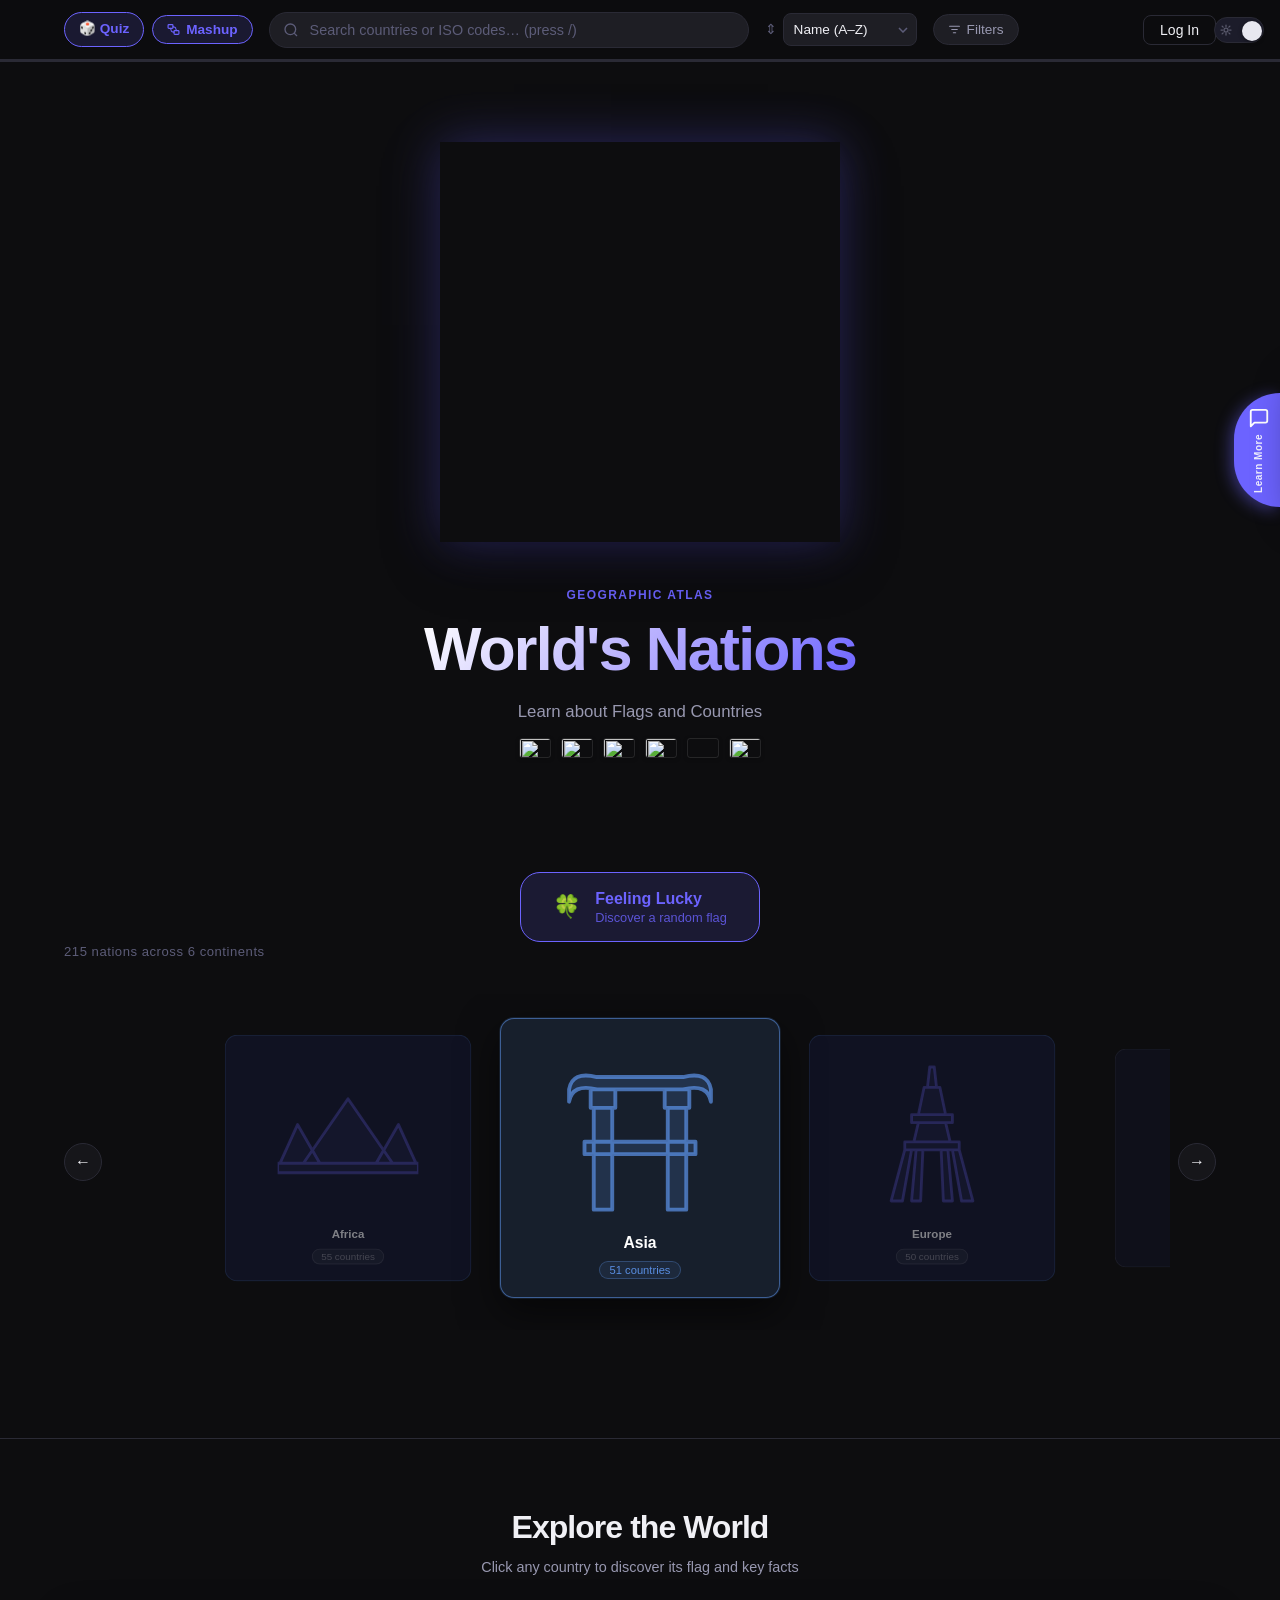
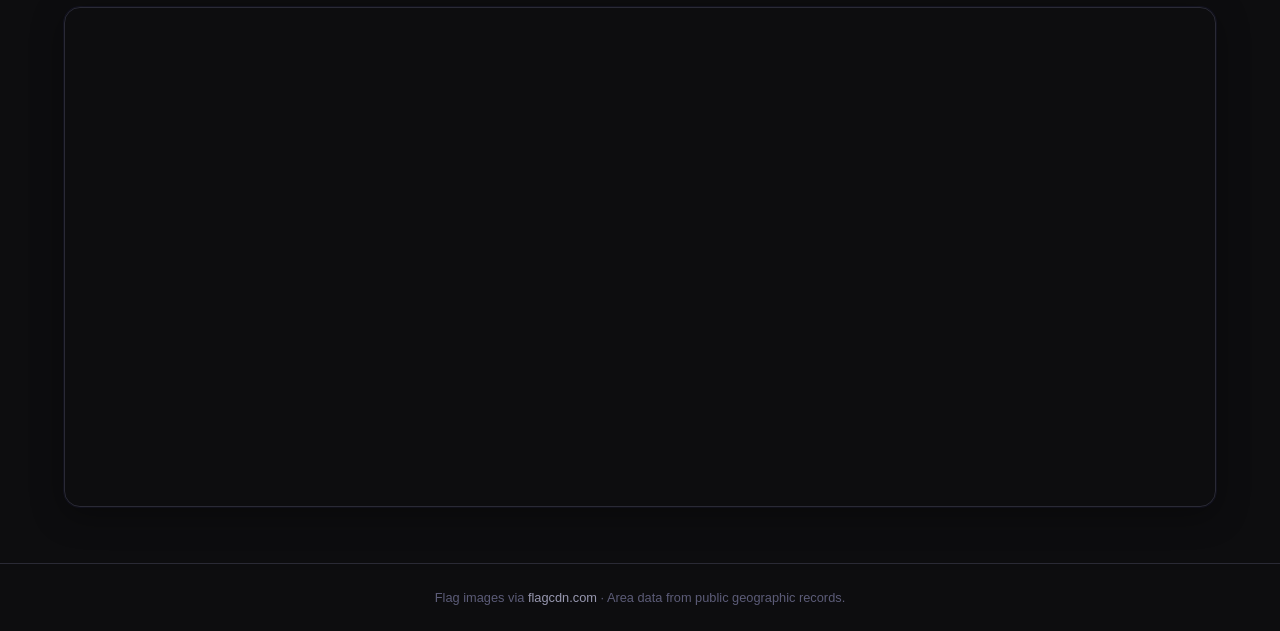
==== commit 65968d9b: "Fix country data and add pin markers" ====
--- a/index.html
+++ b/index.html
@@ -5,6 +5,7 @@
   <meta name="viewport" content="width=device-width, initial-scale=1.0" />
   <title>World Flags — Geographic Atlas</title>
   <link rel="stylesheet" href="style.css" />
+  <link rel="stylesheet" href="https://unpkg.com/leaflet@1.9.4/dist/leaflet.css" crossorigin="" />
   <script>(function(){var t=localStorage.getItem('theme')||'dark';if(t==='light')document.documentElement.setAttribute('data-theme','light');})();</script>
 </head>
 <body>
@@ -102,6 +103,16 @@
 
   </div>
 
+  <!-- ── World Map ───────────────────────────────────────────── -->
+  <section id="world-map-section" class="world-map-section">
+    <div class="world-map-inner">
+      <h2 class="world-map-heading">Explore the World</h2>
+      <p class="world-map-subheading">Click any country to discover its flag and key facts</p>
+      <div id="world-map" class="world-map-container"></div>
+      <p class="world-map-mobile-hint" aria-hidden="true">Tap any country to explore</p>
+    </div>
+  </section>
+
   <!-- Feeling Lucky modal -->
   <div id="lucky-overlay" class="lucky-overlay" aria-hidden="true">
     <div class="lucky-modal" role="dialog" aria-modal="true" aria-labelledby="lucky-modal-title">
@@ -113,6 +124,14 @@
     </div>
   </div>
 
+  <!-- ── Country Map Info Modal ──────────────────────────────── -->
+  <div id="country-map-overlay" class="country-map-overlay" aria-hidden="true">
+    <div class="country-map-modal" role="dialog" aria-modal="true" aria-labelledby="cmap-country-name">
+      <button class="country-map-close" id="country-map-close" aria-label="Close">&times;</button>
+      <div id="country-map-content" class="country-map-content"></div>
+    </div>
+  </div>
+
   <footer>
     <p>Flag images via <a href="https://flagcdn.com" target="_blank" rel="noopener">flagcdn.com</a> &middot; Area data from public geographic records.</p>
   </footer>
@@ -128,6 +147,7 @@
   <!-- Trivia minimized pill (shown when pop-up is collapsed) -->
   <button id="trivia-pill" class="trivia-pill" aria-label="Show trivia">&#x1F4A1;</button>
 
+  <script src="https://unpkg.com/leaflet@1.9.4/dist/leaflet.js" crossorigin=""></script>
   <script src="script.js"></script>
   <script src="auth.js"></script>
   <script src="chat-widget.js"></script>
@@ -455,5 +475,382 @@
     }
   })();
   </script>
+
+  <!-- ── World Map Init ──────────────────────────────────────── -->
+  <script>
+  (function () {
+    if (typeof L === 'undefined' || !document.getElementById('world-map')) return;
+
+    var TILE_DARK  = 'https://{s}.basemaps.cartocdn.com/dark_all/{z}/{x}/{y}{r}.png';
+    var TILE_LIGHT = 'https://{s}.basemaps.cartocdn.com/light_all/{z}/{x}/{y}{r}.png';
+    var TILE_ATTR  = '&copy; <a href="https://www.openstreetmap.org/copyright" target="_blank">OpenStreetMap</a> contributors &copy; <a href="https://carto.com/attributions" target="_blank">CARTO</a>';
+    var GEOJSON_URL = 'https://raw.githubusercontent.com/datasets/geo-countries/master/data/countries.geojson';
+
+    function isLight() {
+      return document.documentElement.getAttribute('data-theme') === 'light';
+    }
+
+    // ── Init map ──────────────────────────────────────────────
+    var map = L.map('world-map', {
+      center: [20, 0],
+      zoom: 2,
+      minZoom: 2,
+      maxZoom: 8,
+      scrollWheelZoom: true,
+      zoomControl: true,
+      worldCopyJump: false,
+    });
+
+    var tileLayer = L.tileLayer(isLight() ? TILE_LIGHT : TILE_DARK, {
+      attribution: TILE_ATTR,
+      subdomains: 'abcd',
+      maxZoom: 19,
+    }).addTo(map);
+
+    // Swap tiles when theme changes
+    var themeObserver = new MutationObserver(function () {
+      tileLayer.setUrl(isLight() ? TILE_LIGHT : TILE_DARK);
+    });
+    themeObserver.observe(document.documentElement, { attributes: true, attributeFilter: ['data-theme'] });
+
+    // ── GeoJSON styles ─────────────────────────────────────────
+    function styleDefault() {
+      return { color: '#6c63ff', weight: 0.5, opacity: 0.45, fillOpacity: 0 };
+    }
+    function styleHover() {
+      return { color: '#93c5fd', weight: 1.5, opacity: 0.9, fillColor: '#93c5fd', fillOpacity: 0.1 };
+    }
+    function styleSelected() {
+      return { color: '#3b82f6', weight: 2, opacity: 1, fillColor: '#3b82f6', fillOpacity: 0.4 };
+    }
+
+    // ── Red pin icon ───────────────────────────────────────────
+    function createRedPinIcon() {
+      return L.divIcon({
+        html: '<svg xmlns="http://www.w3.org/2000/svg" width="22" height="34" viewBox="0 0 22 34">'
+            + '<path fill="#ef4444" stroke="#fff" stroke-width="1.5" stroke-linejoin="round" d="M11 1C5.477 1 1 5.477 1 11c0 8.5 10 22 10 22S21 19.5 21 11C21 5.477 16.523 1 11 1z"/>'
+            + '<circle fill="rgba(255,255,255,0.9)" cx="11" cy="11" r="4"/>'
+            + '</svg>',
+        className: 'cmap-red-pin',
+        iconSize:   [22, 34],
+        iconAnchor: [11, 34],
+        tooltipAnchor: [0, -36],
+      });
+    }
+
+    // ── Pins state ─────────────────────────────────────────────
+    var pins = {};      // pinKey → L.Marker
+    var clearBtnEl = null;
+
+    function getPinKey(props) {
+      // Prefer ISO_A3 (stable, present even when ISO_A2 is -99)
+      var iso3 = props.ISO_A3 || props.iso_a3 || '';
+      return (iso3 && iso3 !== '-99') ? iso3 : (props.ADMIN || props.NAME || 'unknown');
+    }
+
+    function addPin(key, latlng, label) {
+      var marker = L.marker(latlng, { icon: createRedPinIcon(), zIndexOffset: 500 });
+      marker.addTo(map);
+      marker.bindTooltip(label, {
+        permanent: false,
+        direction: 'top',
+        className: 'cmap-pin-tooltip',
+        offset: [0, -2],
+      });
+      pins[key] = marker;
+      syncClearBtn();
+    }
+
+    function removePin(key) {
+      if (pins[key]) { map.removeLayer(pins[key]); delete pins[key]; }
+      syncClearBtn();
+    }
+
+    function clearAllPins() {
+      Object.keys(pins).forEach(function (k) { map.removeLayer(pins[k]); });
+      pins = {};
+      syncClearBtn();
+    }
+
+    function syncClearBtn() {
+      if (!clearBtnEl) return;
+      clearBtnEl.style.display = Object.keys(pins).length > 0 ? 'flex' : 'none';
+    }
+
+    // ── "Clear All Pins" control ───────────────────────────────
+    var ClearPinsControl = L.Control.extend({
+      options: { position: 'topright' },
+      onAdd: function () {
+        var btn = L.DomUtil.create('button', 'cmap-clear-pins-btn');
+        btn.innerHTML = '<svg width="12" height="12" viewBox="0 0 24 24" fill="none" stroke="currentColor" stroke-width="2.5" stroke-linecap="round"><line x1="18" y1="6" x2="6" y2="18"/><line x1="6" y1="6" x2="18" y2="18"/></svg>Clear Pins';
+        btn.title = 'Remove all pins from the map';
+        btn.style.display = 'none';
+        L.DomEvent.on(btn, 'click', function () { clearAllPins(); });
+        L.DomEvent.disableClickPropagation(btn);
+        clearBtnEl = btn;
+        return btn;
+      },
+    });
+    new ClearPinsControl().addTo(map);
+
+    // ── GeoJSON layer ──────────────────────────────────────────
+    var geojsonLayer = null;
+    var selectedLayer = null;
+
+    function onEachFeature(feature, layer) {
+      layer.on({
+        mouseover: function () {
+          if (layer === selectedLayer) return;
+          layer.setStyle(styleHover());
+          layer.bringToFront();
+        },
+        mouseout: function () {
+          if (layer === selectedLayer) return;
+          geojsonLayer.resetStyle(layer);
+        },
+        click: function (e) {
+          L.DomEvent.stopPropagation(e);
+
+          var props = feature.properties;
+          console.log('[WorldMap] GeoJSON props:', props); // debug
+
+          // Blue overlay: reset previous, highlight new
+          if (selectedLayer && selectedLayer !== layer) {
+            geojsonLayer.resetStyle(selectedLayer);
+          }
+          selectedLayer = layer;
+          layer.setStyle(styleSelected());
+          layer.bringToFront();
+
+          // Red pin toggle
+          var pinKey  = getPinKey(props);
+          var pinName = props.ADMIN || props.admin || props.NAME || props.name || 'Unknown';
+          if (pins[pinKey]) {
+            removePin(pinKey);
+          } else {
+            addPin(pinKey, e.latlng, pinName);
+          }
+
+          // Extract codes, handling various capitalisation the GeoJSON may use
+          var iso2  = props.ISO_A2  || props.iso_a2  || '';
+          var iso3  = props.ISO_A3  || props.iso_a3  || '';
+          var admin = props.ADMIN   || props.admin   || props.NAME || props.name || '';
+
+          openCountryModal(iso2, iso3, admin);
+        },
+      });
+    }
+
+    fetch(GEOJSON_URL)
+      .then(function (r) { return r.json(); })
+      .then(function (data) {
+        geojsonLayer = L.geoJSON(data, {
+          style: styleDefault,
+          onEachFeature: onEachFeature,
+        }).addTo(map);
+      })
+      .catch(function () {
+        console.warn('World Map: failed to load GeoJSON boundaries.');
+      });
+
+    // Click on map background → deselect country overlay
+    map.on('click', function () {
+      if (selectedLayer && geojsonLayer) {
+        geojsonLayer.resetStyle(selectedLayer);
+        selectedLayer = null;
+      }
+    });
+
+    // ── Modal elements ─────────────────────────────────────────
+    var overlay  = document.getElementById('country-map-overlay');
+    var content  = document.getElementById('country-map-content');
+    var closeBtn = document.getElementById('country-map-close');
+
+    // ── API fetch with multi-step fallback ─────────────────────
+    function fetchCountryData(apiCode, adminName) {
+      var attempts = [];
+
+      if (apiCode) {
+        attempts.push(function () {
+          return fetch('https://restcountries.com/v3.1/alpha/' + encodeURIComponent(apiCode))
+            .then(function (r) { if (!r.ok) throw new Error('alpha fail'); return r.json(); });
+        });
+      }
+
+      if (adminName) {
+        // Exact full-text name match
+        attempts.push(function () {
+          return fetch('https://restcountries.com/v3.1/name/' + encodeURIComponent(adminName) + '?fullText=true')
+            .then(function (r) { if (!r.ok) throw new Error('name-full fail'); return r.json(); });
+        });
+        // Partial name match
+        attempts.push(function () {
+          return fetch('https://restcountries.com/v3.1/name/' + encodeURIComponent(adminName))
+            .then(function (r) { if (!r.ok) throw new Error('name-partial fail'); return r.json(); });
+        });
+      }
+
+      function tryNext(idx) {
+        if (idx >= attempts.length) return Promise.reject(new Error('all attempts failed'));
+        return attempts[idx]()
+          .then(function (data) {
+            var c = Array.isArray(data) ? data[0] : data;
+            if (!c || typeof c !== 'object') throw new Error('bad data');
+            return c;
+          })
+          .catch(function () { return tryNext(idx + 1); });
+      }
+
+      return tryNext(0);
+    }
+
+    function openCountryModal(iso2, iso3, adminName) {
+      content.innerHTML = '<div class="cmap-spinner"></div>';
+      overlay.setAttribute('aria-hidden', 'false');
+      overlay.classList.add('open');
+      document.body.style.overflow = 'hidden';
+
+      // Best code for the /alpha/ endpoint (prefers alpha-2, falls back to alpha-3)
+      var apiCode  = (iso2 && iso2 !== '-99') ? iso2
+                   : (iso3 && iso3 !== '-99') ? iso3
+                   : null;
+      // Flag code must be alpha-2 lowercase for flagcdn.com
+      var flagCode = (iso2 && iso2 !== '-99') ? iso2.toLowerCase() : null;
+
+      fetchCountryData(apiCode ? apiCode.toLowerCase() : null, adminName)
+        .then(function (c) {
+          // If we only had alpha-3, resolve alpha-2 from API response for the flag
+          var resolvedFlag = flagCode || (c.cca2 ? c.cca2.toLowerCase() : null);
+          content.innerHTML = renderCard(c, resolvedFlag);
+        })
+        .catch(function () {
+          content.innerHTML = renderError(adminName, flagCode);
+        });
+    }
+
+    // ── HTML helpers ───────────────────────────────────────────
+    function esc(v) {
+      return String(v == null ? '' : v)
+        .replace(/&/g, '&amp;').replace(/</g, '&lt;').replace(/>/g, '&gt;').replace(/"/g, '&quot;');
+    }
+
+    function stat(label, val) {
+      return '<div class="cmap-stat"><span class="cmap-label">' + esc(label) + '</span>'
+           + '<span class="cmap-value">' + esc(val || 'N/A') + '</span></div>';
+    }
+    function statFull(label, val) {
+      return '<div class="cmap-stat cmap-stat--full"><span class="cmap-label">' + esc(label) + '</span>'
+           + '<span class="cmap-value">' + esc(val || 'N/A') + '</span></div>';
+    }
+
+    function renderCard(c, flagCode) {
+      var commonName   = (c.name && c.name.common)   || 'Unknown';
+      var officialName = (c.name && c.name.official) || '';
+      var capital      = (c.capital && c.capital[0]) || 'N/A';
+      var region       = [c.region, c.subregion].filter(Boolean).join(' — ') || 'N/A';
+      var pop          = c.population != null ? Number(c.population).toLocaleString() : 'N/A';
+      var area         = c.area       != null ? Number(c.area).toLocaleString() + ' km²' : 'N/A';
+
+      // Currency: "Euro (€) — EUR"
+      var currencyStr = 'N/A';
+      if (c.currencies && Object.keys(c.currencies).length > 0) {
+        var cCode = Object.keys(c.currencies)[0];
+        var cur   = c.currencies[cCode];
+        currencyStr = (cur.name || cCode);
+        if (cur.symbol) currencyStr += ' (' + cur.symbol + ')';
+        currencyStr += ' \u2014 ' + cCode;
+      }
+
+      // Languages
+      var langStr = (c.languages && Object.keys(c.languages).length > 0)
+        ? Object.values(c.languages).join(', ')
+        : 'N/A';
+
+      // Timezones (cap at 4 for display)
+      var tzStr = 'N/A';
+      if (c.timezones && c.timezones.length > 0) {
+        tzStr = c.timezones.slice(0, 4).join(', ');
+        if (c.timezones.length > 4) tzStr += ' \u2026';
+      }
+
+      // Calling code
+      var callStr = 'N/A';
+      if (c.idd && c.idd.root) {
+        callStr = (c.idd.suffixes && c.idd.suffixes.length === 1)
+          ? c.idd.root + c.idd.suffixes[0]
+          : c.idd.root;
+      }
+
+      // Driving side
+      var driveStr = (c.car && c.car.side)
+        ? c.car.side.charAt(0).toUpperCase() + c.car.side.slice(1)
+        : 'N/A';
+
+      // Google Maps link
+      var mapsUrl = (c.maps && c.maps.googleMaps) ? c.maps.googleMaps : null;
+
+      var flagHtml = flagCode
+        ? '<img class="cmap-flag" src="https://flagcdn.com/w320/' + esc(flagCode) + '.png"'
+          + ' alt="Flag of ' + esc(commonName) + '" loading="lazy"'
+          + ' onerror="this.style.display=\'none\'">'
+        : '';
+
+      var officialHtml = (officialName && officialName !== commonName)
+        ? '<p class="cmap-official-name">' + esc(officialName) + '</p>'
+        : '';
+
+      var mapsHtml = mapsUrl
+        ? '<a class="cmap-maps-link" href="' + esc(mapsUrl) + '" target="_blank" rel="noopener noreferrer">'
+          + '<svg width="13" height="13" viewBox="0 0 24 24" fill="none" stroke="currentColor" stroke-width="2" stroke-linecap="round" stroke-linejoin="round"><path d="M21 10c0 7-9 13-9 13s-9-6-9-13a9 9 0 0 1 18 0z"/><circle cx="12" cy="10" r="3"/></svg>'
+          + 'View on Google Maps</a>'
+        : '';
+
+      return flagHtml
+        + '<h3 class="cmap-name" id="cmap-country-name">' + esc(commonName) + '</h3>'
+        + officialHtml
+        + '<div class="cmap-grid">'
+        + stat('Capital',      capital)
+        + stat('Region',       region)
+        + stat('Population',   pop)
+        + stat('Area',         area)
+        + statFull('Currency',    currencyStr)
+        + statFull('Languages',   langStr)
+        + statFull('Timezone(s)', tzStr)
+        + stat('Calling Code', callStr)
+        + stat('Driving Side', driveStr)
+        + '</div>'
+        + mapsHtml;
+    }
+
+    function renderError(name, flagCode) {
+      var flagHtml = flagCode
+        ? '<img class="cmap-flag" src="https://flagcdn.com/w320/' + esc(flagCode) + '.png"'
+          + ' alt="" loading="lazy" onerror="this.style.display=\'none\'">'
+        : '';
+      return flagHtml
+        + '<h3 class="cmap-name" id="cmap-country-name">' + esc(name || 'Unknown') + '</h3>'
+        + '<p class="cmap-error-msg">Could not load data for this country. Please try again.</p>';
+    }
+
+    // ── Modal open / close ─────────────────────────────────────
+    function closeModal() {
+      overlay.classList.remove('open');
+      overlay.setAttribute('aria-hidden', 'true');
+      document.body.style.overflow = '';
+      if (selectedLayer && geojsonLayer) {
+        geojsonLayer.resetStyle(selectedLayer);
+        selectedLayer = null;
+      }
+    }
+
+    closeBtn.addEventListener('click', closeModal);
+    overlay.addEventListener('click', function (e) {
+      if (e.target === overlay) closeModal();
+    });
+    document.addEventListener('keydown', function (e) {
+      if (e.key === 'Escape' && overlay.classList.contains('open')) closeModal();
+    });
+  })();
+  </script>
 </body>
 </html>
--- a/style.css
+++ b/style.css
@@ -4493,3 +4493,336 @@
     transform: translateY(-50%) translateX(-2px) !important;
   }
 }
+
+/* ══════════════════════════════════════════════════════════════
+   WORLD MAP SECTION
+   ══════════════════════════════════════════════════════════════ */
+
+.world-map-section {
+  padding: 64px 0 56px;
+  background: var(--bg);
+  border-top: 1px solid var(--border);
+}
+
+.world-map-inner {
+  max-width: 1200px;
+  margin: 0 auto;
+  padding: 0 24px;
+}
+
+.world-map-heading {
+  font-size: 2rem;
+  font-weight: 800;
+  letter-spacing: -.03em;
+  color: var(--text-1);
+  text-align: center;
+  margin-bottom: 6px;
+}
+
+.world-map-subheading {
+  text-align: center;
+  color: var(--text-2);
+  font-size: .9rem;
+  margin-bottom: 28px;
+}
+
+.world-map-container {
+  height: 500px;
+  border-radius: 16px;
+  border: 1px solid var(--border);
+  overflow: hidden;
+  box-shadow: 0 8px 32px rgba(0,0,0,.35), 0 0 0 1px rgba(108,99,255,.08);
+  position: relative;
+}
+
+.world-map-mobile-hint {
+  display: none;
+  text-align: center;
+  color: var(--text-3);
+  font-size: .82rem;
+  margin-top: 12px;
+  letter-spacing: .02em;
+}
+
+/* Leaflet controls — match site theme */
+.leaflet-control-attribution {
+  background: var(--surface) !important;
+  color: var(--text-3) !important;
+  font-size: .65rem !important;
+}
+.leaflet-control-attribution a {
+  color: var(--text-2) !important;
+}
+.leaflet-control-zoom a {
+  background: var(--surface) !important;
+  border-color: var(--border) !important;
+  color: var(--text-1) !important;
+  width: 30px !important;
+  height: 30px !important;
+  line-height: 30px !important;
+  font-size: 1rem !important;
+}
+.leaflet-control-zoom a:hover {
+  background: var(--surface-2) !important;
+  color: var(--accent) !important;
+}
+.leaflet-control-zoom {
+  border: 1px solid var(--border) !important;
+  border-radius: 8px !important;
+  overflow: hidden;
+  box-shadow: 0 2px 8px rgba(0,0,0,.3) !important;
+}
+.leaflet-control-zoom-in {
+  border-bottom: 1px solid var(--border) !important;
+}
+
+/* ── Country Map Modal ──────────────────────────────────────── */
+
+.country-map-overlay {
+  position: fixed;
+  inset: 0;
+  z-index: 950;
+  background: rgba(0,0,0,.72);
+  backdrop-filter: blur(6px);
+  -webkit-backdrop-filter: blur(6px);
+  display: flex;
+  align-items: center;
+  justify-content: center;
+  padding: 16px;
+  opacity: 0;
+  pointer-events: none;
+  transition: opacity .25s;
+}
+.country-map-overlay.open {
+  opacity: 1;
+  pointer-events: auto;
+}
+
+.country-map-modal {
+  position: relative;
+  background: var(--surface);
+  border: 1px solid var(--border);
+  border-radius: 20px;
+  padding: 40px 32px 32px;
+  width: 100%;
+  max-width: 440px;
+  max-height: 90vh;
+  overflow-y: auto;
+  transform: scale(.88);
+  transition: transform .28s cubic-bezier(.34,1.56,.64,1);
+  box-shadow: 0 24px 64px rgba(0,0,0,.55), 0 0 0 1px rgba(108,99,255,.12);
+  scrollbar-width: thin;
+  scrollbar-color: var(--border) transparent;
+  text-align: center;
+}
+.country-map-overlay.open .country-map-modal {
+  transform: scale(1);
+}
+
+.country-map-close {
+  position: absolute;
+  top: 14px;
+  right: 14px;
+  min-width: 44px;
+  min-height: 44px;
+  width: 44px;
+  height: 44px;
+  border-radius: 50%;
+  border: 1px solid var(--border);
+  background: var(--surface-2);
+  color: var(--text-2);
+  font-size: 1.15rem;
+  line-height: 1;
+  cursor: pointer;
+  font-family: inherit;
+  display: flex;
+  align-items: center;
+  justify-content: center;
+  transition: background .15s, color .15s;
+}
+.country-map-close:hover { background: var(--border-hover); color: var(--text-1); }
+
+/* Spinner */
+.cmap-spinner {
+  width: 36px;
+  height: 36px;
+  border: 3px solid var(--border);
+  border-top-color: var(--accent);
+  border-radius: 50%;
+  animation: cmap-spin .8s linear infinite;
+  margin: 52px auto;
+}
+@keyframes cmap-spin { to { transform: rotate(360deg); } }
+
+/* Flag */
+.cmap-flag {
+  display: block;
+  width: 130px;
+  height: auto;
+  border-radius: 6px;
+  border: 1px solid var(--flag-border-color);
+  margin: 0 auto 20px;
+  box-shadow: 0 4px 16px rgba(0,0,0,.25);
+}
+
+/* Country name */
+.cmap-name {
+  font-size: 1.45rem;
+  font-weight: 800;
+  letter-spacing: -.025em;
+  color: var(--text-1);
+  margin-bottom: 20px;
+  line-height: 1.2;
+}
+
+/* Stats grid */
+.cmap-grid {
+  display: grid;
+  grid-template-columns: 1fr 1fr;
+  gap: 10px;
+  text-align: left;
+}
+.cmap-stat {
+  background: var(--surface-2);
+  border: 1px solid var(--border);
+  border-radius: 10px;
+  padding: 12px 14px;
+  display: flex;
+  flex-direction: column;
+  gap: 3px;
+}
+.cmap-label {
+  font-size: .7rem;
+  font-weight: 700;
+  color: var(--text-3);
+  text-transform: uppercase;
+  letter-spacing: .07em;
+}
+.cmap-value {
+  font-size: .88rem;
+  color: var(--text-1);
+  font-weight: 500;
+}
+.cmap-unavailable {
+  color: var(--text-2);
+  font-size: .9rem;
+  margin: 40px 0 20px;
+}
+
+/* ── Responsive — World Map ─────────────────────────────────── */
+
+@media (max-width: 768px) {
+  .world-map-section { padding: 48px 0 40px; }
+  .world-map-heading { font-size: 1.6rem; margin-bottom: 4px; }
+  .world-map-container { height: 350px; }
+  .world-map-mobile-hint { display: block; }
+}
+
+@media (max-width: 640px) {
+  .country-map-modal {
+    max-width: 100%;
+    border-radius: 16px;
+    padding: 40px 18px 24px;
+  }
+  .cmap-grid { gap: 8px; }
+  .cmap-stat { padding: 10px 12px; }
+}
+
+/* ── World Map: expanded modal fields ───────────────────────── */
+
+/* Full-width stat (Languages, Currency, Timezones) */
+.cmap-stat--full {
+  grid-column: 1 / -1;
+}
+
+/* Official name subtitle */
+.cmap-official-name {
+  font-size: .8rem;
+  color: var(--text-2);
+  margin: -14px 0 18px;
+  line-height: 1.4;
+}
+
+/* Google Maps link */
+.cmap-maps-link {
+  display: inline-flex;
+  align-items: center;
+  gap: 6px;
+  margin-top: 18px;
+  padding: 10px 20px;
+  background: var(--accent-dim);
+  border: 1px solid rgba(108,99,255,.4);
+  border-radius: 8px;
+  color: var(--accent);
+  font-size: .84rem;
+  font-weight: 600;
+  text-decoration: none;
+  transition: background .15s, border-color .15s, color .15s;
+}
+.cmap-maps-link:hover {
+  background: var(--accent);
+  border-color: var(--accent);
+  color: #fff;
+}
+[data-theme="light"] .cmap-maps-link:hover { color: #fff; }
+
+/* Error / unavailable message */
+.cmap-error-msg,
+.cmap-unavailable {
+  color: var(--text-2);
+  font-size: .9rem;
+  margin: 32px 0 20px;
+  line-height: 1.5;
+}
+
+/* ── Clear Pins button (Leaflet topright control) ────────────── */
+
+.cmap-clear-pins-btn {
+  display: flex;
+  align-items: center;
+  gap: 6px;
+  background: var(--surface);
+  border: 1px solid var(--border);
+  color: var(--text-1);
+  padding: 6px 12px;
+  border-radius: 8px;
+  font-size: .78rem;
+  font-weight: 600;
+  cursor: pointer;
+  font-family: inherit;
+  white-space: nowrap;
+  box-shadow: 0 2px 8px rgba(0,0,0,.35);
+  transition: background .15s, border-color .15s, color .15s;
+  line-height: 1;
+}
+.cmap-clear-pins-btn:hover {
+  background: var(--surface-2);
+  border-color: #ef4444;
+  color: #ef4444;
+}
+
+/* ── Red pin DivIcon ─────────────────────────────────────────── */
+
+.cmap-red-pin {
+  background: none !important;
+  border: none !important;
+  box-shadow: none !important;
+  filter: drop-shadow(0 2px 4px rgba(0,0,0,.45));
+}
+
+/* ── Pin tooltip ─────────────────────────────────────────────── */
+
+.cmap-pin-tooltip.leaflet-tooltip {
+  background: var(--surface) !important;
+  border: 1px solid var(--border) !important;
+  color: var(--text-1) !important;
+  font-size: .76rem !important;
+  font-family: -apple-system, BlinkMacSystemFont, 'Segoe UI', Roboto, sans-serif !important;
+  padding: 4px 9px !important;
+  border-radius: 6px !important;
+  box-shadow: 0 2px 8px rgba(0,0,0,.35) !important;
+  white-space: nowrap !important;
+}
+.cmap-pin-tooltip.leaflet-tooltip::before {
+  border-top-color: var(--border) !important;
+}
